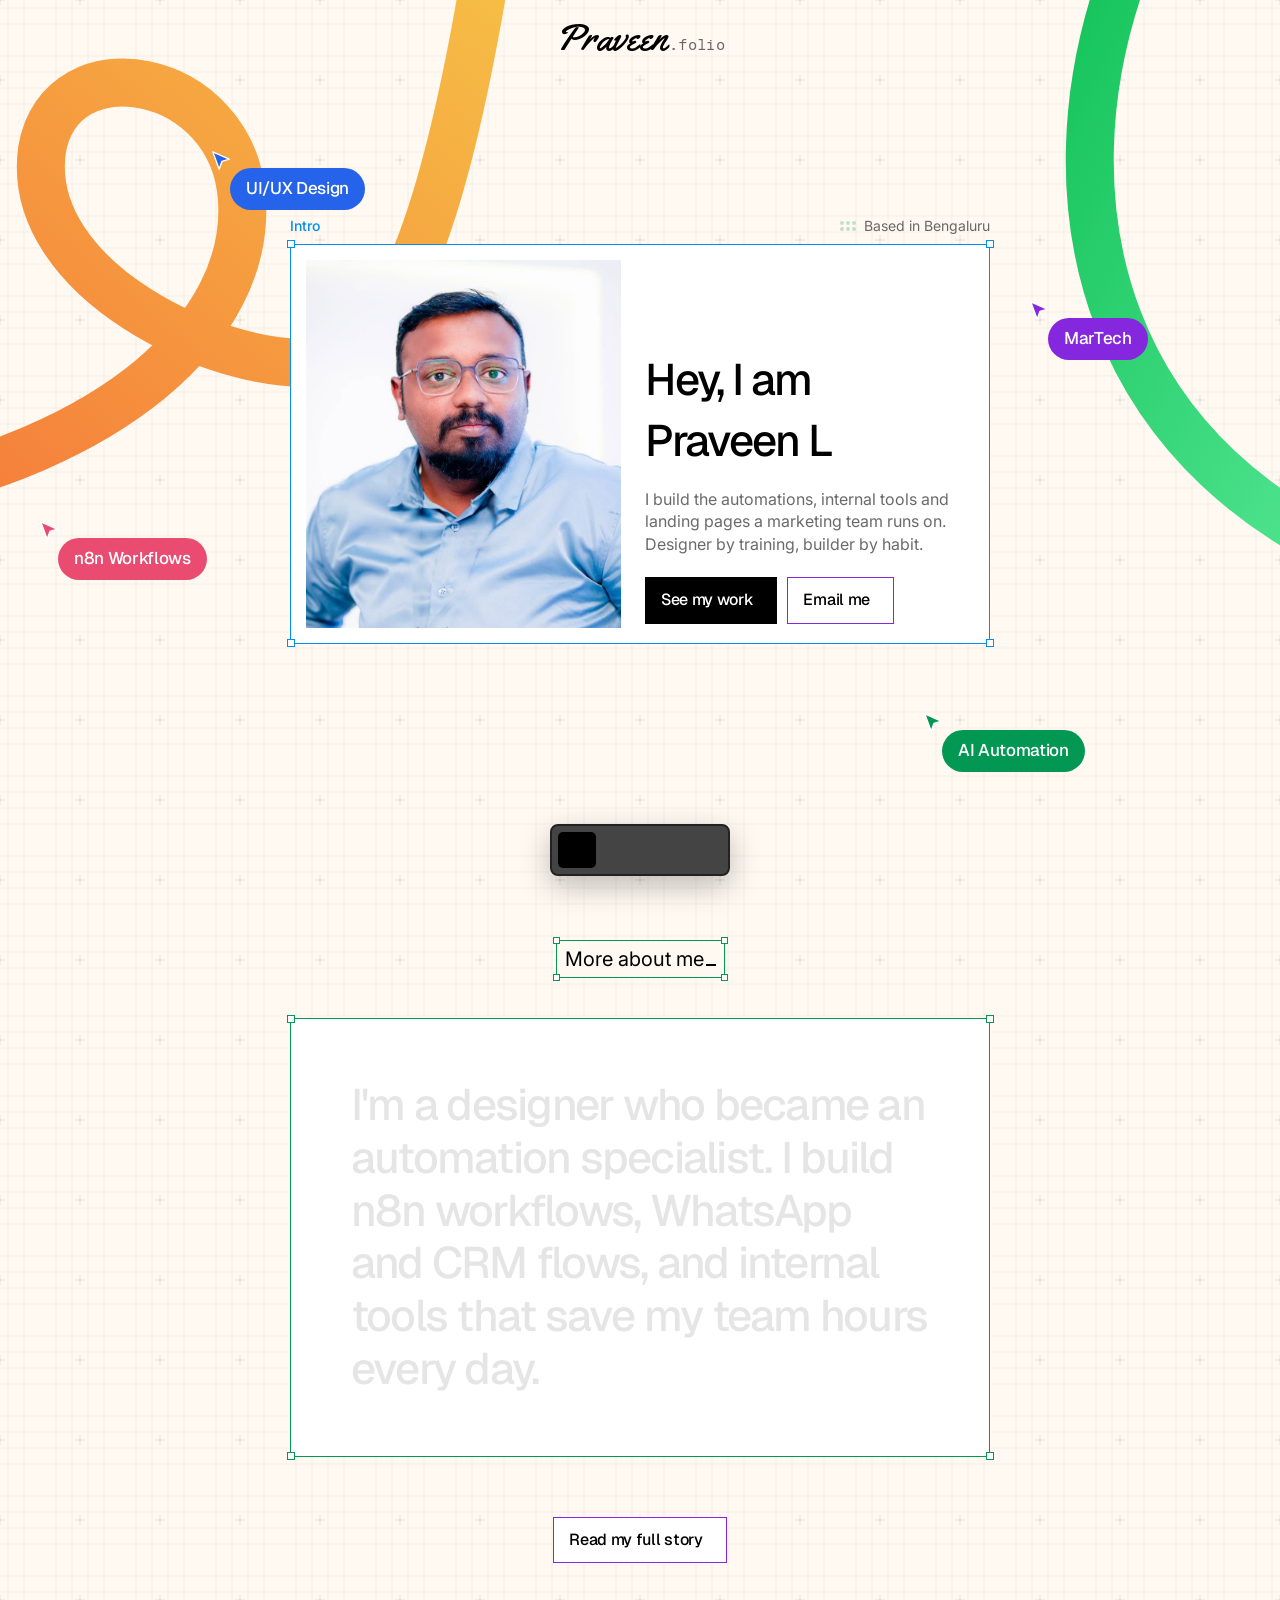
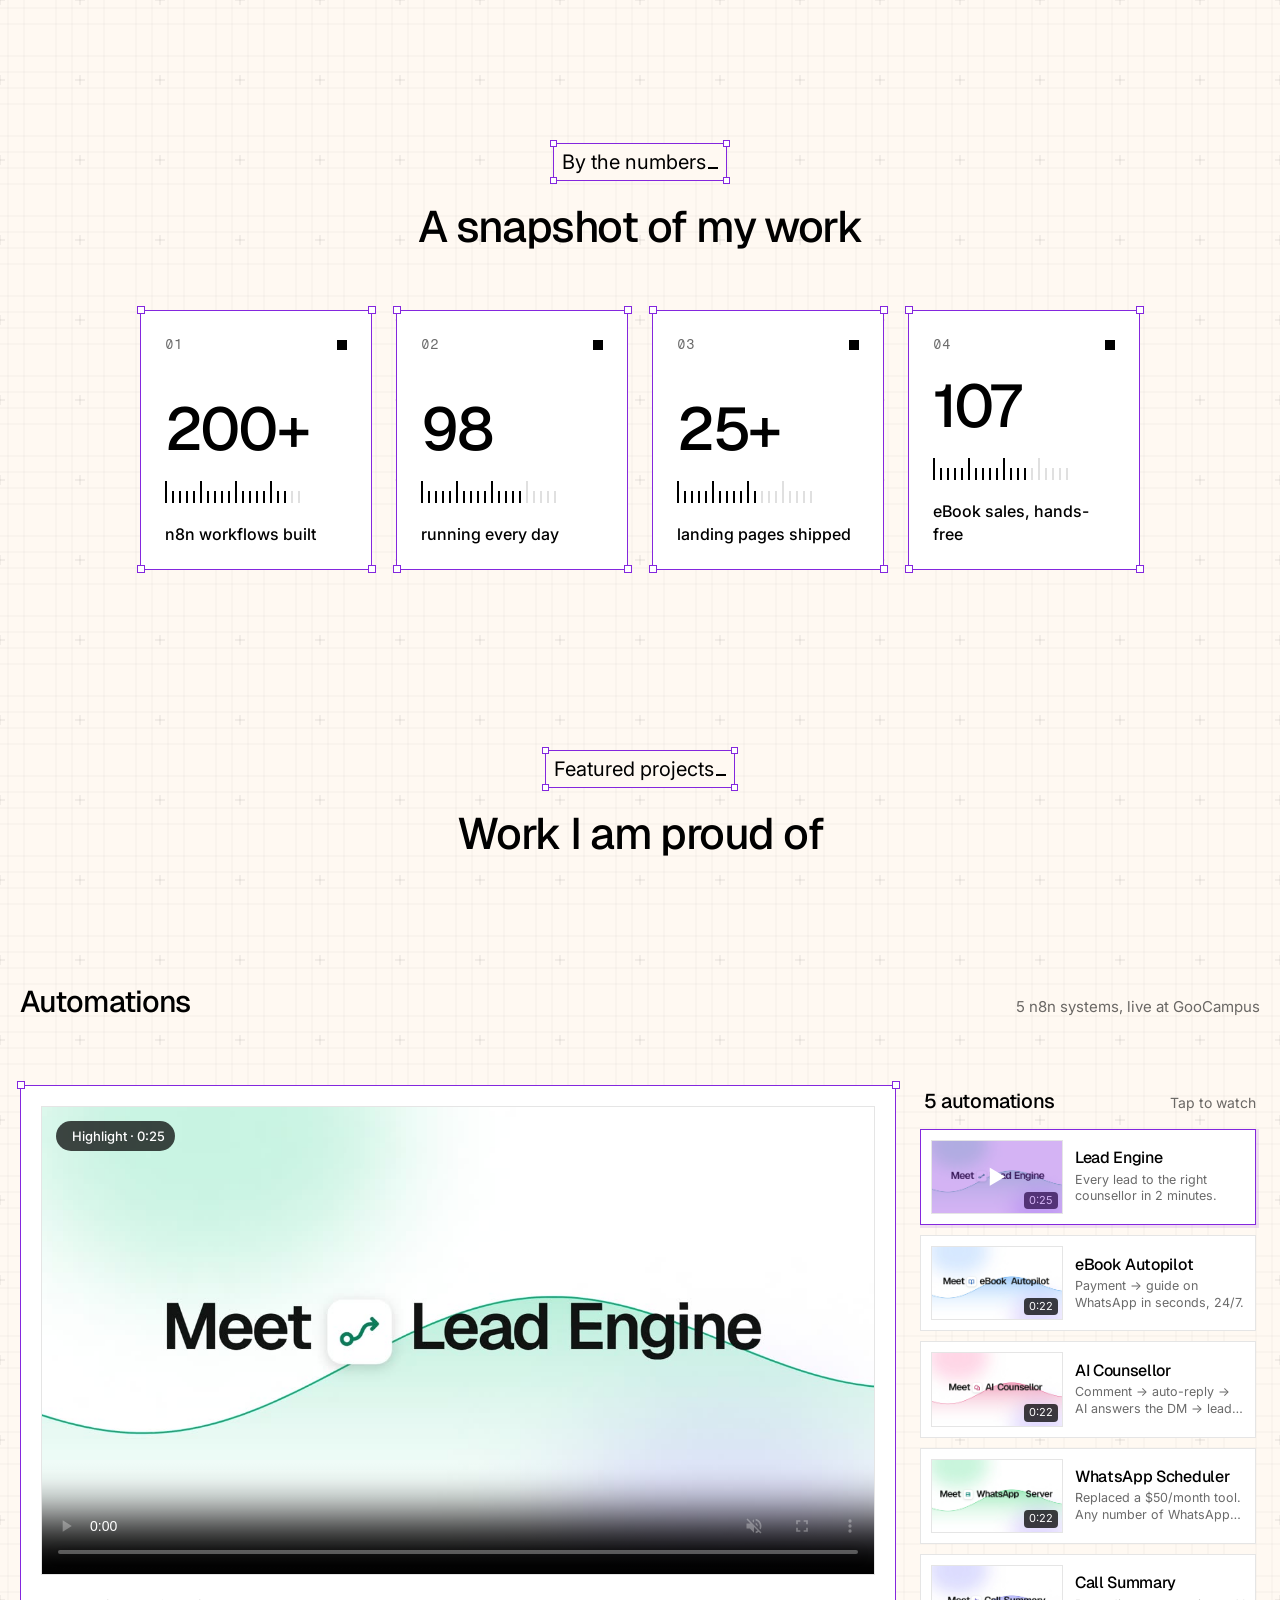
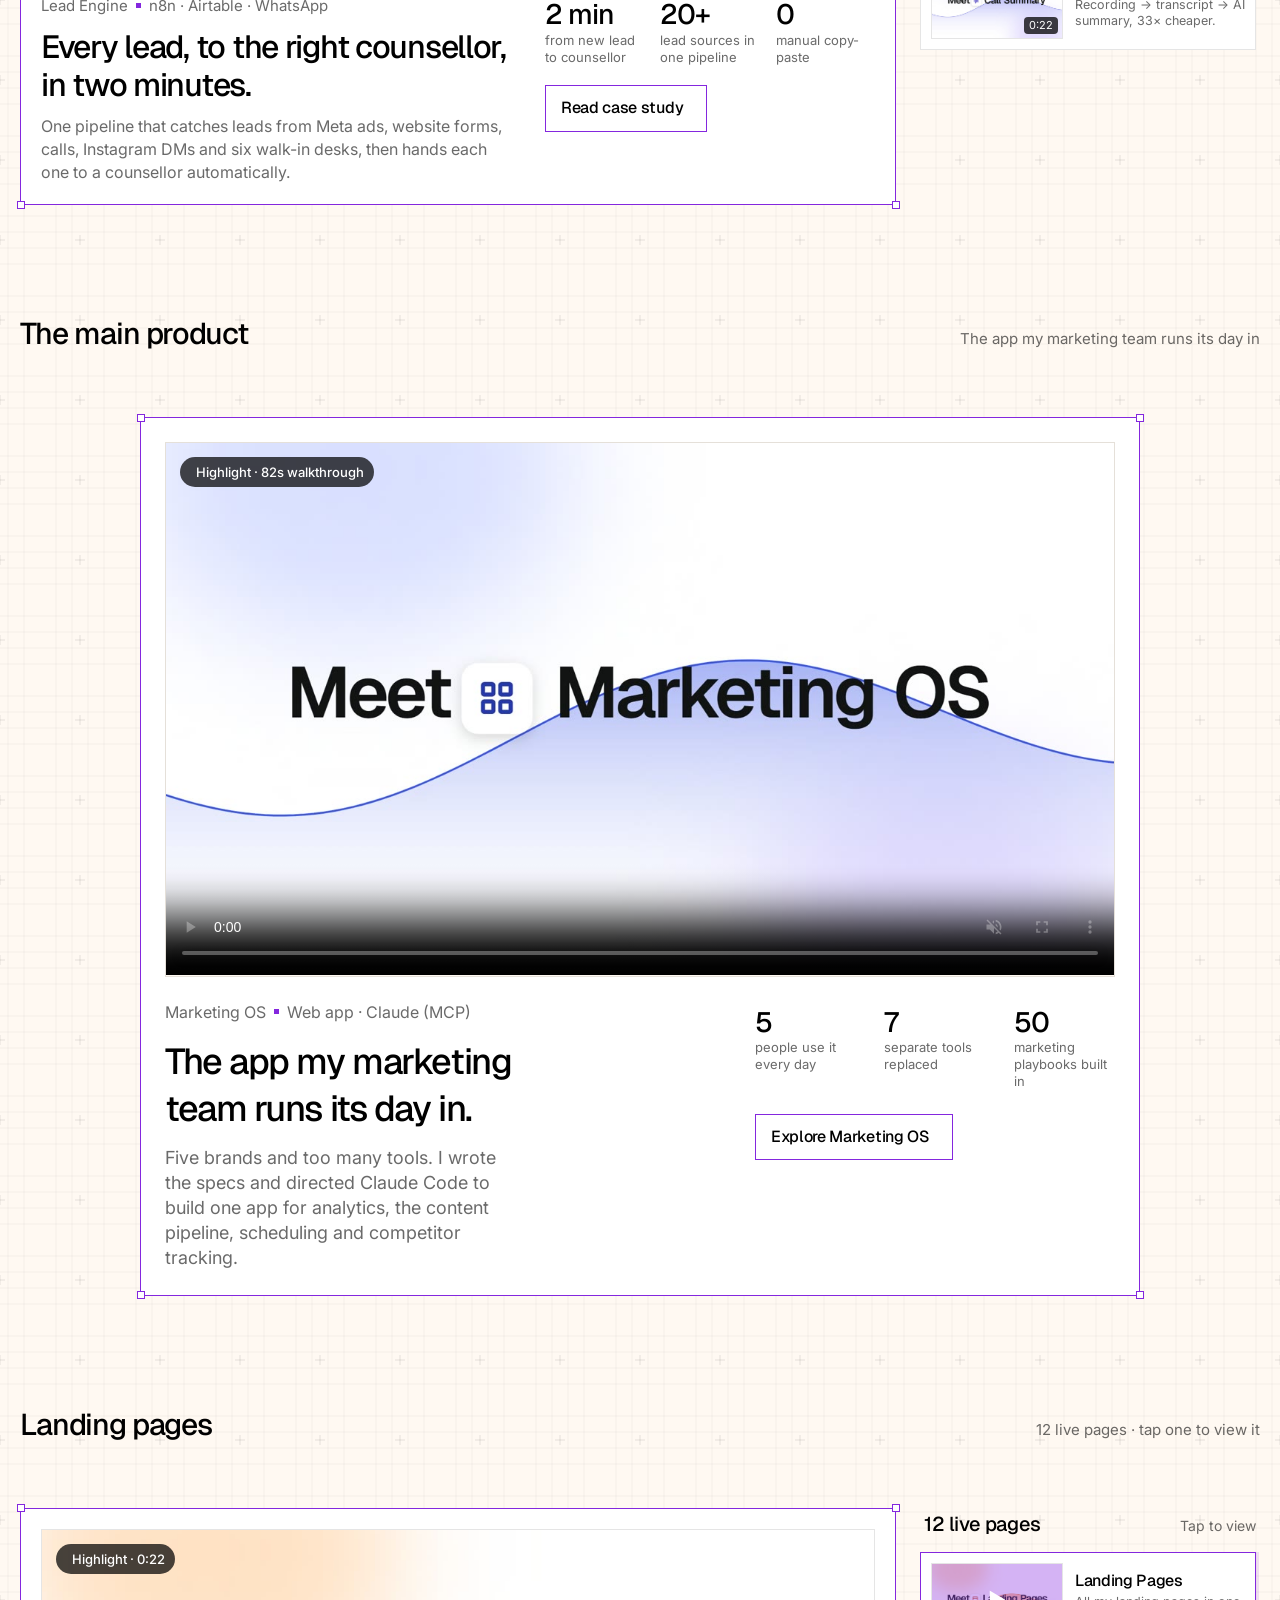
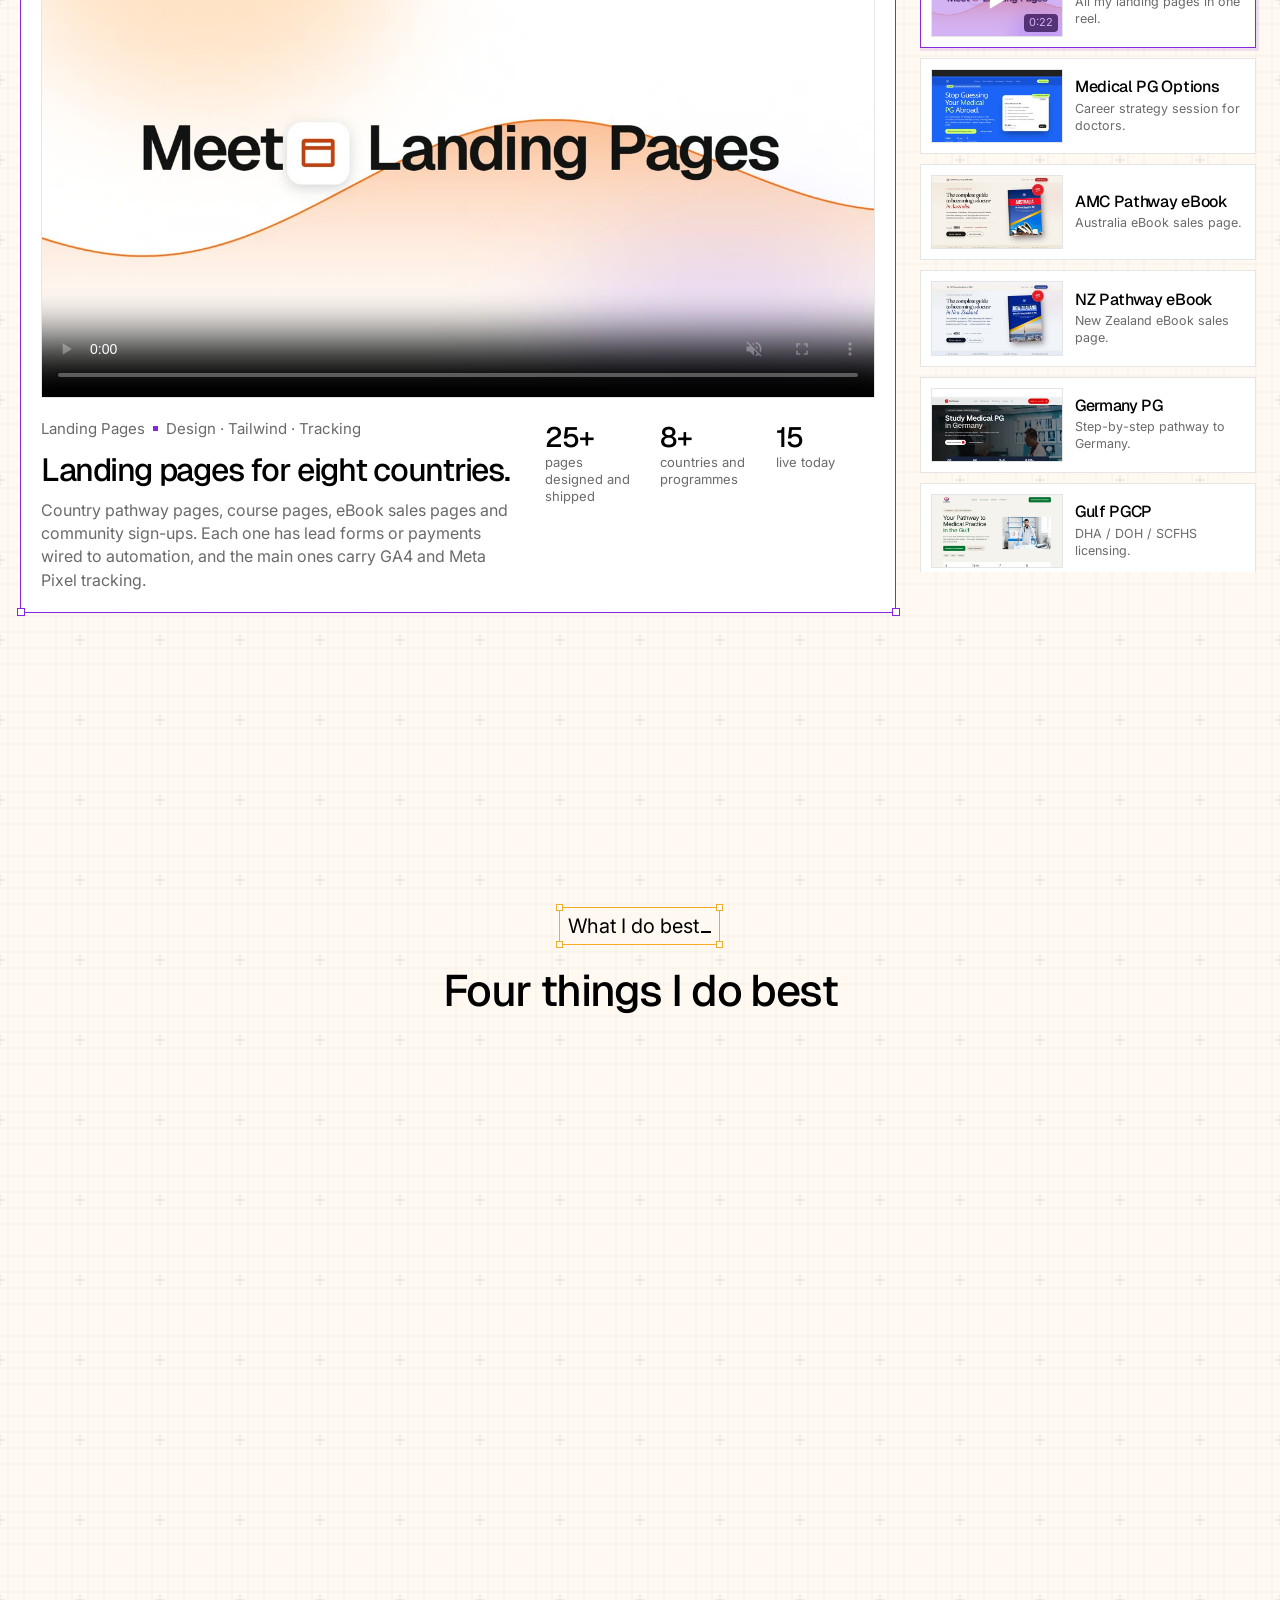
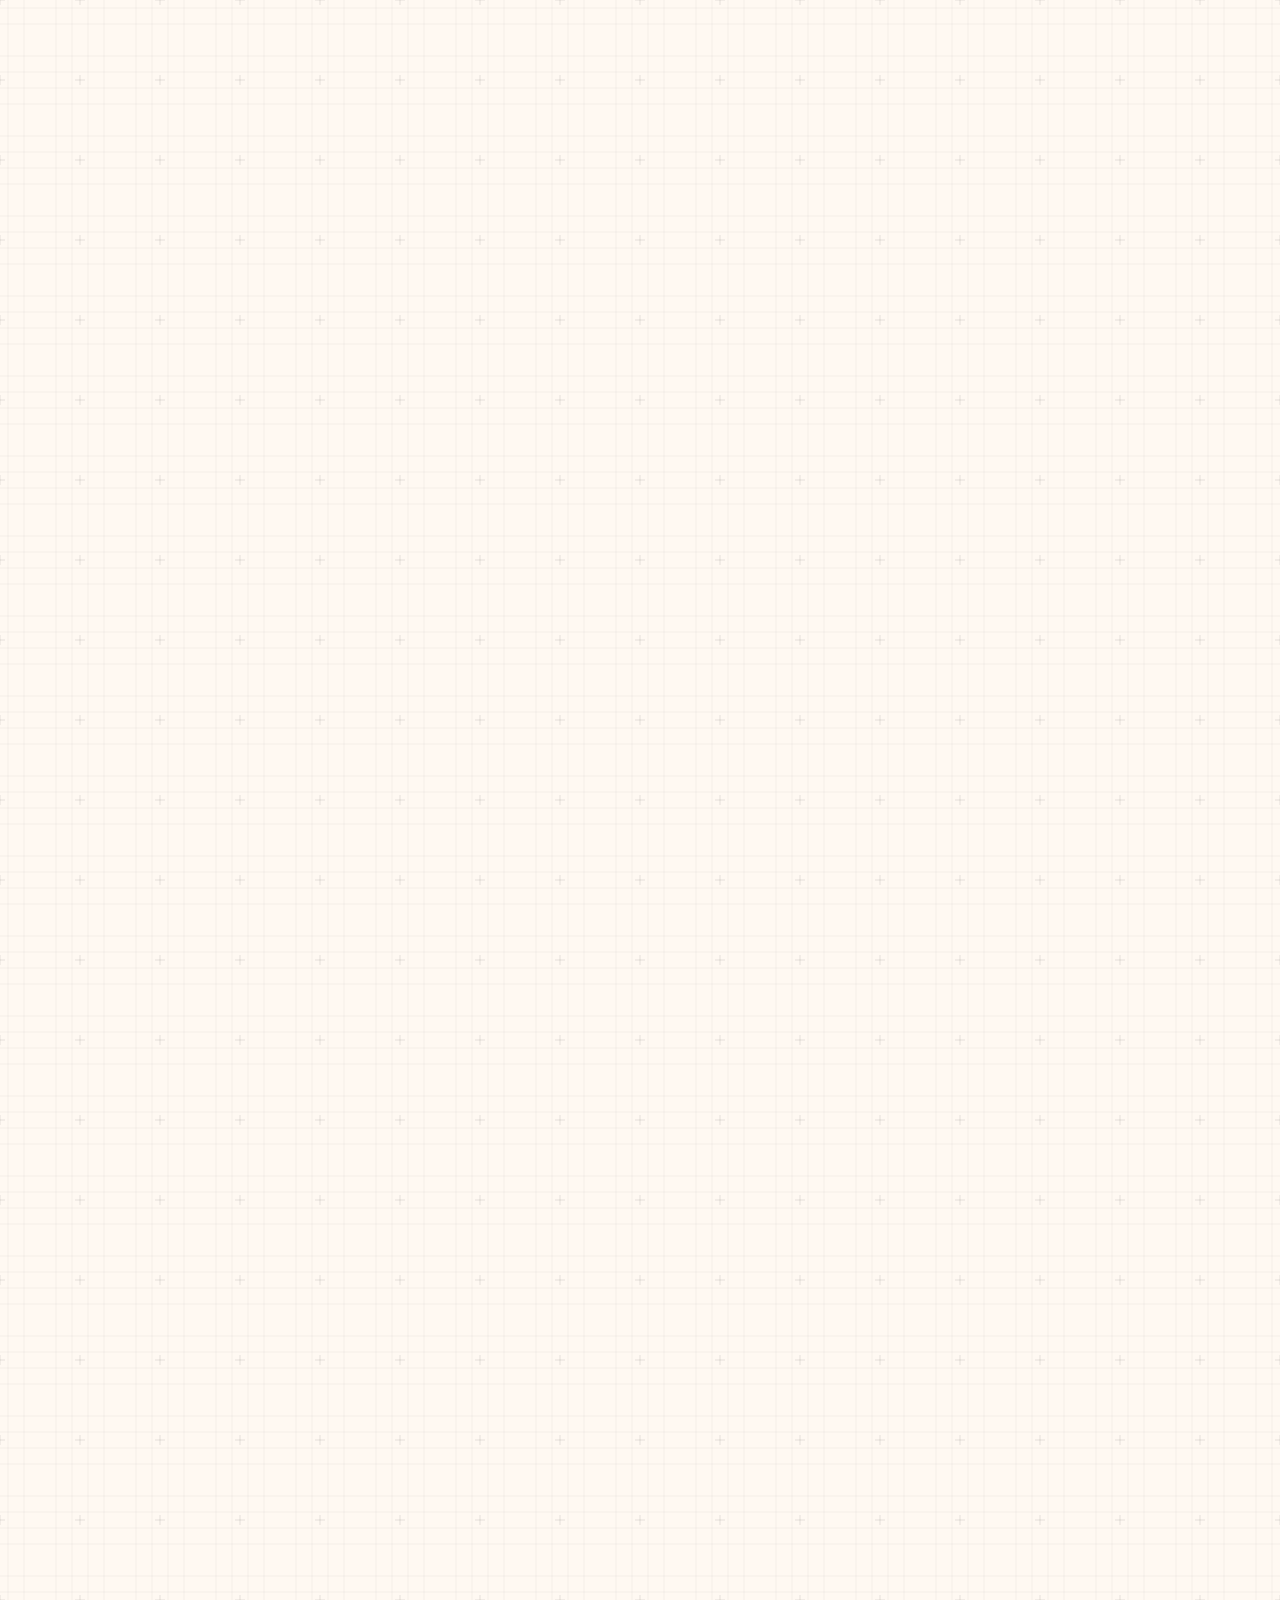
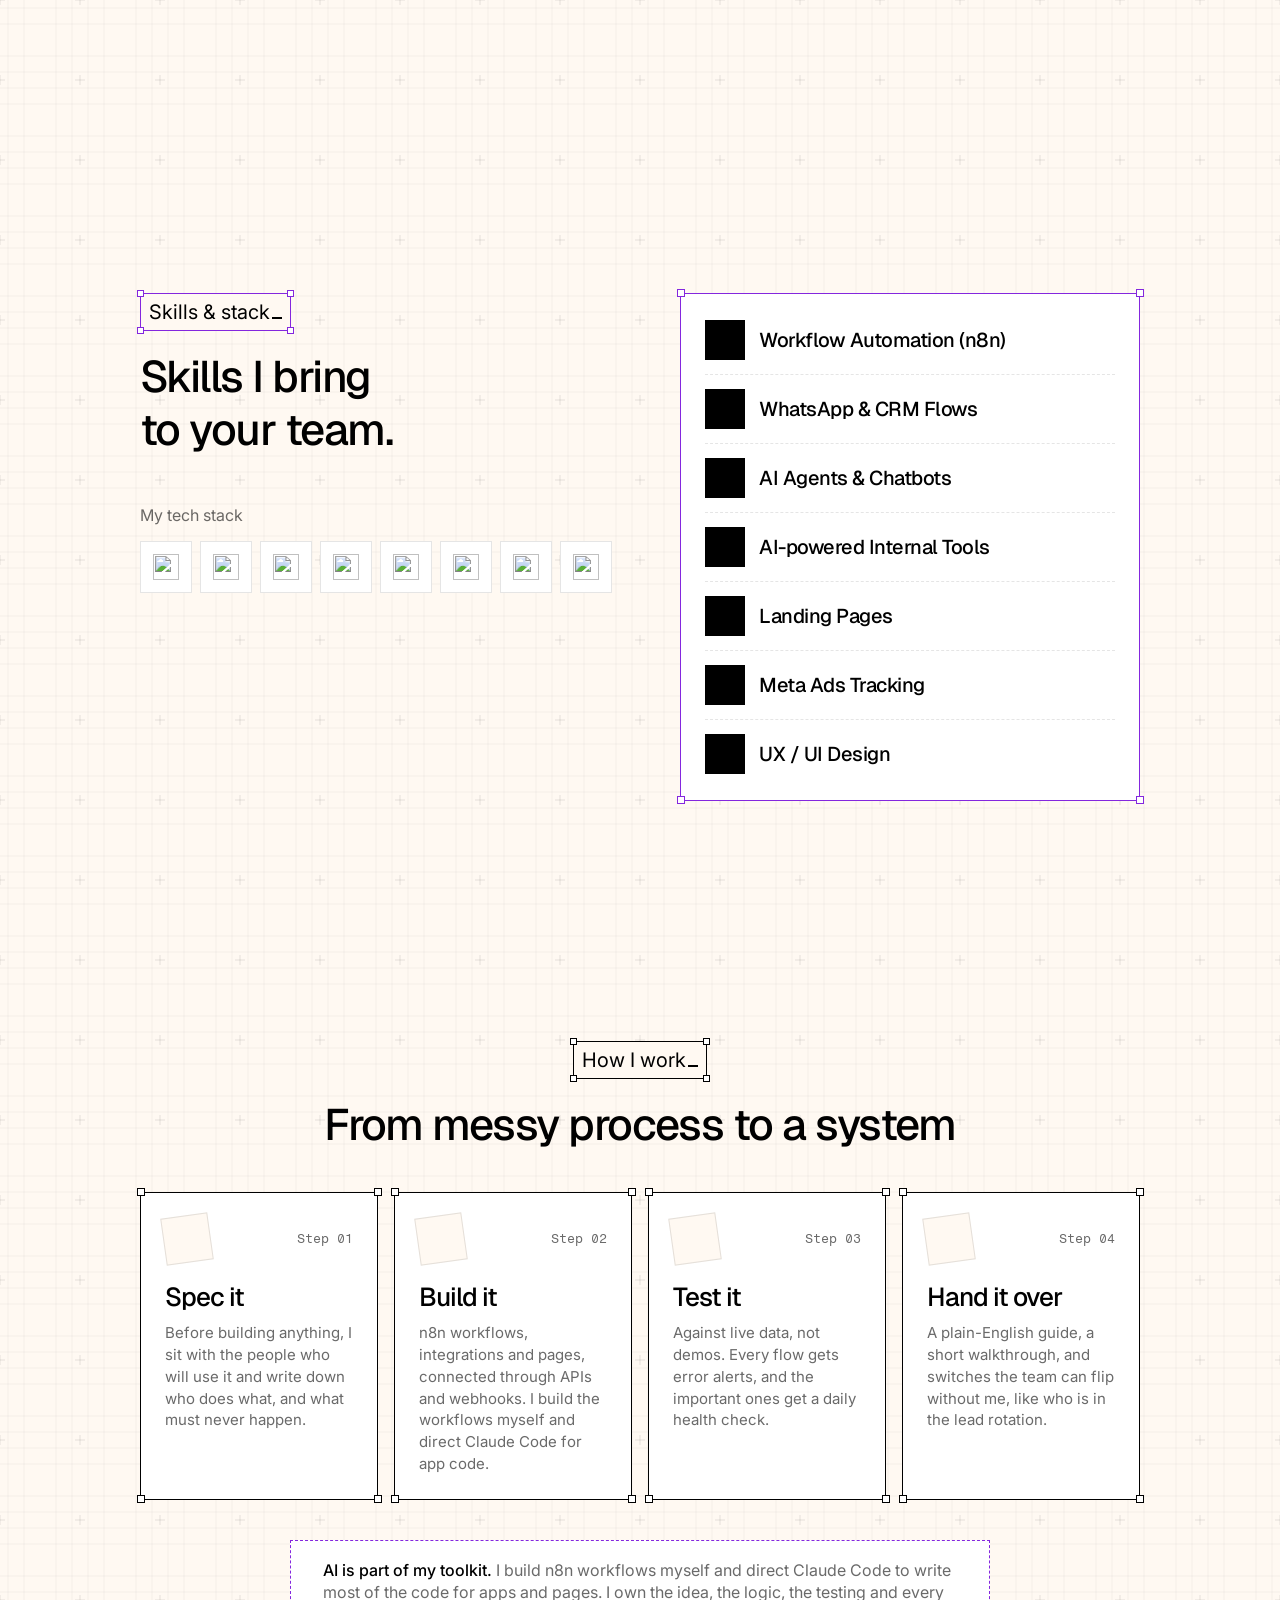
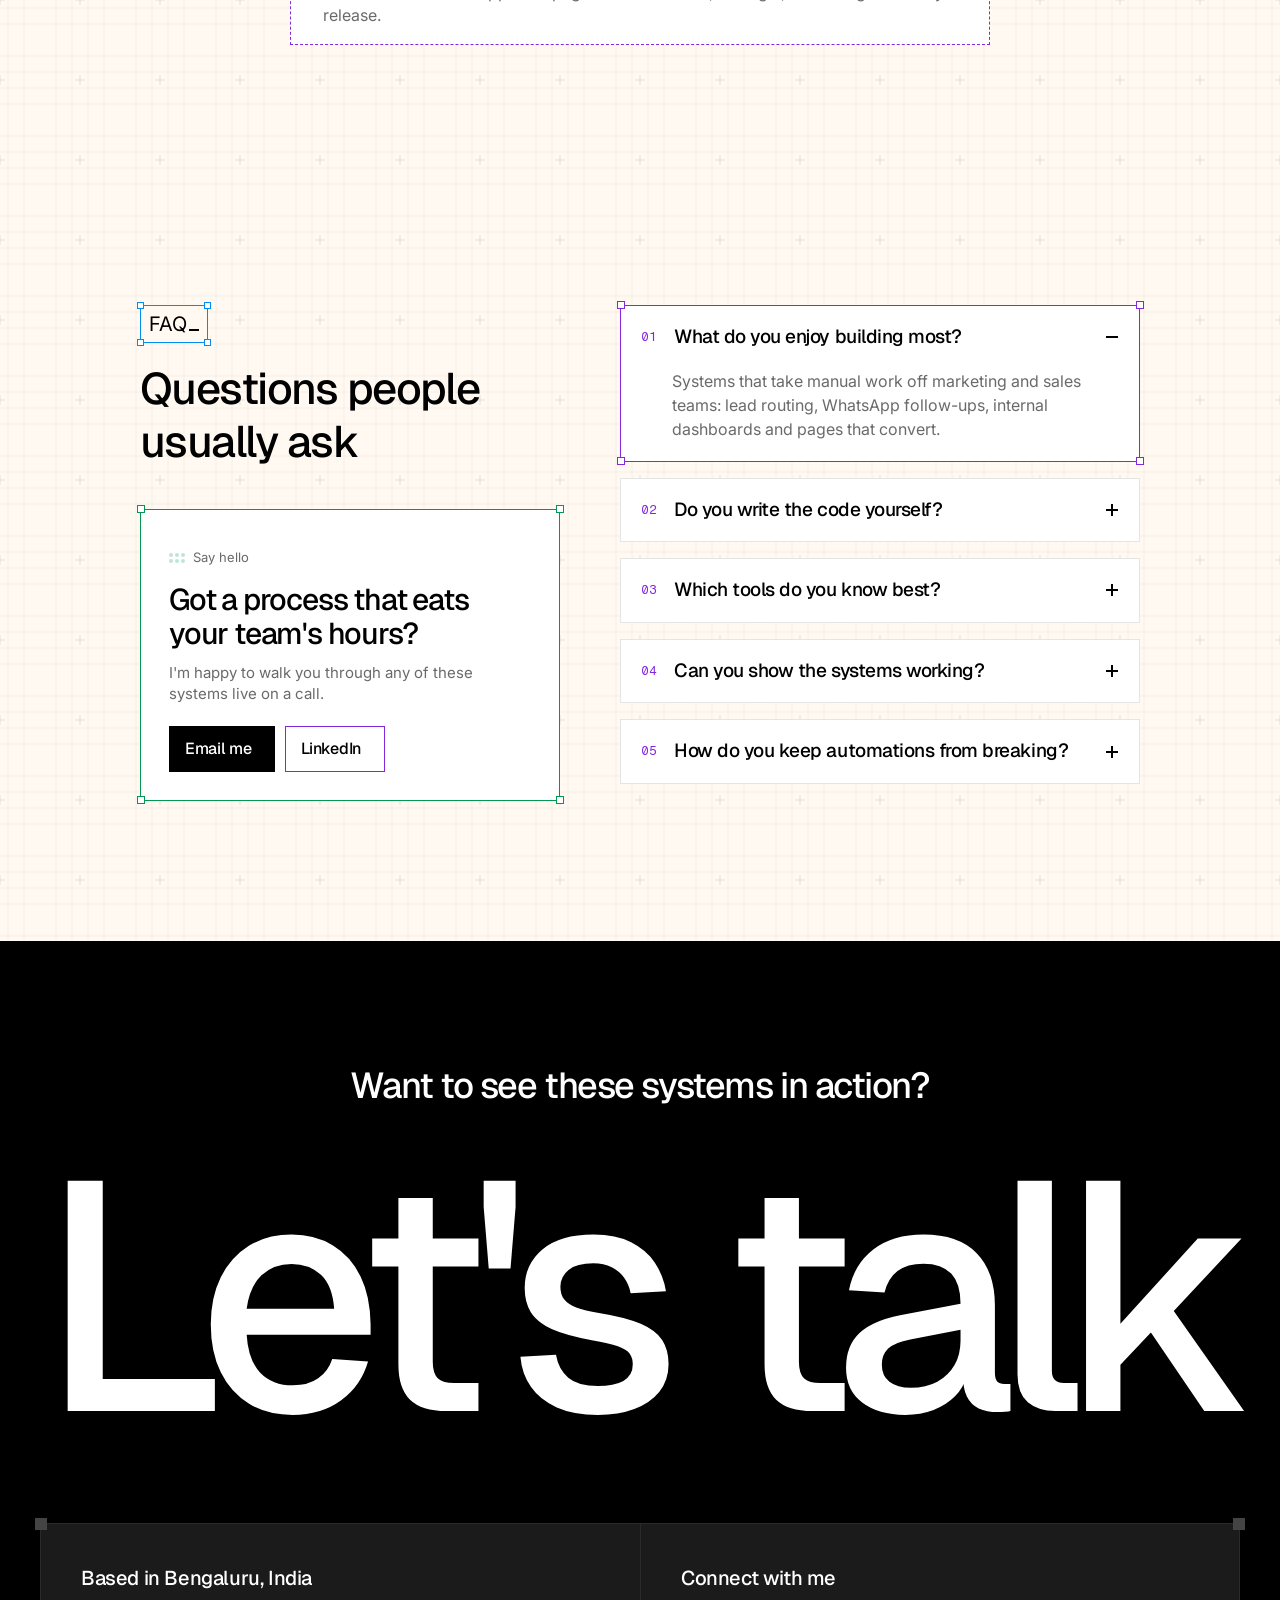
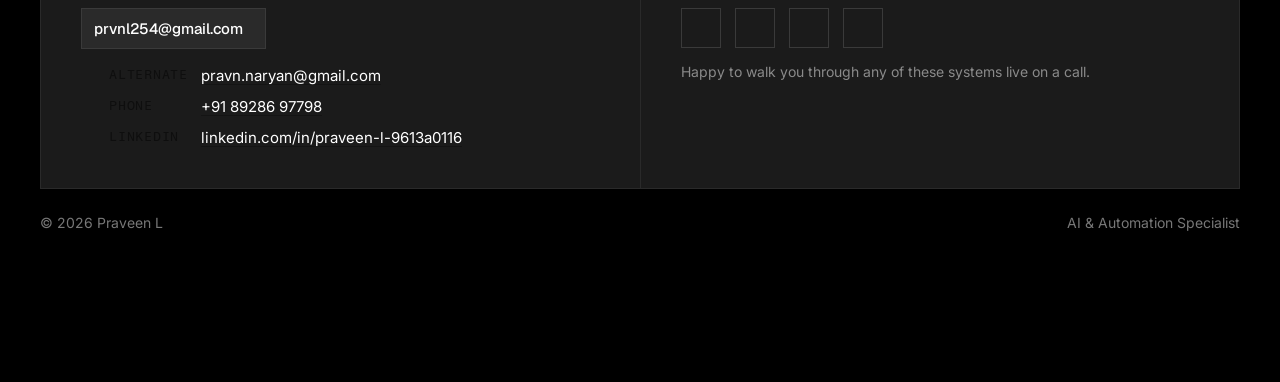
==== index.html @ 44fac14c "Praveen.folio: new portfolio (v2) replaces the one-page site Automations showcase with intro videos," ====
<!doctype html>
<html lang="en">
<head>
<meta charset="utf-8">
<meta name="viewport" content="width=device-width, initial-scale=1">
<title>Praveen L | AI & Automation Specialist</title>
<meta name="description" content="Praveen L builds n8n automations, WhatsApp and CRM flows, internal tools and landing pages. for marketing and sales teams.">
<link rel="preconnect" href="https://fonts.googleapis.com"><link rel="preconnect" href="https://fonts.gstatic.com" crossorigin>
<link href="https://fonts.googleapis.com/css2?family=Geist:wght@500&family=Inter:wght@400;500;600;700&family=Yellowtail&family=Fragment+Mono&display=swap" rel="stylesheet">
<script src="https://unpkg.com/@phosphor-icons/web@2.1.1"></script>
<link rel="stylesheet" href="css/style.css">
</head>
<body data-page="home">

<!-- HERO -->
<section class="hero" id="top">
  <svg class="swoosh" style="inset:0;width:100%;height:100%" viewBox="0 0 1440 900" preserveAspectRatio="xMidYMid slice" aria-hidden="true">
    <defs>
      <linearGradient id="go" x1="0" y1="1" x2="1" y2="0"><stop offset="0" stop-color="#F5793A"/><stop offset="1" stop-color="#F6BE45"/></linearGradient>
      <linearGradient id="gg" x1="0" y1="0" x2="1" y2="1"><stop offset="0" stop-color="#16C45B"/><stop offset="1" stop-color="#5BEA9A"/></linearGradient>
    </defs>
    <path d="M-40 495 C 190 450 330 330 322 200 C 314 70 140 40 122 150 C 104 280 300 372 400 362 C 480 354 528 200 566 -30" stroke="url(#go)" stroke-width="48" style="--dl:.15s"/>
    <path d="M1205 -30 C 1120 200 1180 470 1480 575" stroke="url(#gg)" stroke-width="48" style="--dl:.45s"/>
  </svg>
  <div class="stage" aria-hidden="false">
    <span class="sticker" style="left:1085px;top:58px;--s:104px;--fill:#F4AC28;--glow:#F4AC28;--r:14deg;--dl:.9s"><span class="ic"><i class="ph-fill ph-lightning f"></i><i class="ph-bold ph-lightning b"></i></span></span>
    <span class="sticker" style="left:195px;top:725px;--s:110px;--fill:#F3B4F0;--glow:#E879F9;--r:-8deg;--dl:1.05s;--bd:1.2s"><span class="ic"><i class="ph-fill ph-rocket-launch f"></i><i class="ph-bold ph-rocket-launch b"></i></span></span>
    <span class="sticker" style="left:1180px;top:560px;--s:78px;--fill:#9AE6B4;--glow:#22C55E;--r:-14deg;--dl:1.2s;--bd:2.4s"><span class="ic"><i class="ph-fill ph-flow-arrow f"></i><i class="ph-bold ph-flow-arrow b"></i></span></span>
    <div class="cursor-tag" style="left:1012px;top:712px;--tc:#039754;animation-delay:1.2s,1.7999999999999998s">
      <svg viewBox="0 0 24 24"><path d="M3 2l18 8-8 2.5L10 21z" fill="#039754" stroke="#fff" stroke-width="1.5" stroke-linejoin="round"/></svg>
      <span>AI Automation</span>
    </div>
    <div class="cursor-tag" style="left:128px;top:520px;--tc:#EA4B71;animation-delay:1.5s,2.1s">
      <svg viewBox="0 0 24 24"><path d="M3 2l18 8-8 2.5L10 21z" fill="#EA4B71" stroke="#fff" stroke-width="1.5" stroke-linejoin="round"/></svg>
      <span>n8n Workflows</span>
    </div>
    <div class="cursor-tag" style="left:1118px;top:300px;--tc:#8427DE;animation-delay:1.8s,2.4s">
      <svg viewBox="0 0 24 24"><path d="M3 2l18 8-8 2.5L10 21z" fill="#8427DE" stroke="#fff" stroke-width="1.5" stroke-linejoin="round"/></svg>
      <span>MarTech</span>
    </div>
    <div class="cursor-tag" style="left:300px;top:150px;--tc:#2563EB;animation-delay:2.1s,2.7s">
      <svg viewBox="0 0 24 24"><path d="M3 2l18 8-8 2.5L10 21z" fill="#2563EB" stroke="#fff" stroke-width="1.5" stroke-linejoin="round"/></svg>
      <span>UI/UX Design</span>
    </div>
  </div>

  <div class="intro-wrap">
    <div class="lbl"><span class="l">Intro</span><span class="avail"><span class="dots"><i></i><i></i><i></i><i></i><i></i><i></i></span>Based in Bengaluru</span></div>
    <div class="intro sel">
      <div class="photo"><img src="assets/praveen.jpg" alt="Praveen L"></div>
      <div class="txt">
        <h1>Hey, I am<br>Praveen L</h1>
        <p>I build the automations, internal tools and landing pages a marketing team runs on. Designer by training, builder by habit.</p>
        <div class="cta">
          <a class="btn dark" href="#work">See my work <i class="ph ph-arrow-down"></i></a>
          <a class="btn" href="mailto:prvnl254@gmail.com?subject=Hello">Email me <i class="ph ph-arrow-right"></i></a>
        </div>
      </div>
    </div>
    <div class="mtags"><span style="--tc:#039754">AI Automation</span><span style="--tc:#EA4B71">n8n Workflows</span><span style="--tc:#8427DE">MarTech</span><span style="--tc:#2563EB">UI/UX Design</span></div>
  </div>
</section>

<!-- ABOUT (text fill) -->
<section class="story">
  <div class="sec-head" style="margin-bottom:40px"><span class="tag" style="--c:var(--green)" data-type="More about me"></span></div>
  <div class="fillcard sel" style="position:relative">
    <span class="sticker s1" style="position:absolute;--fill:#BAE6FD;--glow:#38BDF8;--r:-12deg;--dl:0s"><span class="ic"><i class="ph-fill ph-lightbulb f"></i><i class="ph-bold ph-lightbulb b"></i></span></span>
    <p class="fill">I'm a designer who became an *automation* *specialist.* I build *n8n* *workflows,* WhatsApp and CRM flows, and *internal* *tools* that save my team hours every day.</p>
    <span class="sticker s2" style="position:absolute;--fill:#F9A8D4;--glow:#EC4899;--r:10deg;--dl:0s;--bd:1.5s"><span class="ic"><i class="ph-fill ph-brain f"></i><i class="ph-bold ph-brain b"></i></span></span>
  </div>
  <div class="more"><a class="btn" href="about.html">Read my full story <i class="ph ph-arrow-right"></i></a></div>
</section>

<!-- NUMBERS -->
<section class="numbers">
  <div class="wrap">
    <div class="sec-head"><span class="tag" data-type="By the numbers"></span><h2 class="h44 rv">A snapshot of my work</h2></div>
    <div class="nums" id="nums"></div>
  </div>
</section>

<!-- PROJECTS -->
<section class="work" id="work">
  <div class="wrap">
    <div class="sec-head"><span class="tag" data-type="Featured projects"></span><h2 class="h44 rv">Work I am proud of</h2></div>
    <div class="plist" id="plist"></div>
  </div>
</section>

<!-- SKILLS (pinned fan-in) -->
<section class="skills" id="skills">
  <div class="pin">
    <div class="sec-head"><span class="tag" style="--c:var(--yellow)" data-type="What I do best"></span><h2 class="h44">Four things I do best</h2></div>
    <div class="fan" id="fan"></div>
  </div>
</section>

<!-- SKILLS + STACK -->
<section class="skillset">
  <div class="wrap sk-grid">
    <div>
      <span class="tag" style="--c:var(--purple)" data-type="Skills & stack"></span>
      <h2 class="h44 rv" style="margin-top:20px">Skills I bring<br>to your team.</h2>
      <p class="stack-label rv">My tech stack</p>
      <div class="stack rv" id="stack"></div>
    </div>
    <div class="sk-list sel" id="sklist"></div>
  </div>
</section>

<!-- HOW I WORK (scroll: steps slide left, then line up in a row) -->
<section class="how" id="how">
  <div class="pin">
    <div class="sec-head"><span class="tag" style="--c:#000" data-type="How I work"></span><h2 class="h44">From messy process to a system</h2></div>
    <div class="steps rvg" id="steps"></div>
    <div class="honest"><i class="ph-fill ph-sparkle"></i><p><b>AI is part of my toolkit.</b> I build n8n workflows myself and direct Claude Code to write most of the code for apps and pages. I own the idea, the logic, the testing and every release.</p></div>
  </div>
</section>

<!-- FAQ -->
<section class="faq">
  <div class="wrap faq-grid">
    <div>
      <span class="tag" style="--c:var(--blue)" data-type="FAQ"></span>
      <h2 class="h44 rv" style="margin-top:20px">Questions people usually ask</h2>
      <div class="callcard sel rv">
        <span class="pill"><span class="dots"><i></i><i></i><i></i><i></i><i></i><i></i></span>Say hello</span>
        <h3>Got a process that eats your team's hours?</h3>
        <p>I'm happy to walk you through any of these systems live on a call.</p>
        <div class="row"><a class="btn dark" href="mailto:prvnl254@gmail.com?subject=Hello">Email me <i class="ph ph-arrow-right"></i></a><a class="btn" href="https://www.linkedin.com/in/praveen-l-9613a0116" target="_blank" rel="noopener">LinkedIn <i class="ph ph-arrow-up-right"></i></a></div>
      </div>
    </div>
    <div id="faq"></div>
  </div>
</section>

<div id="foot"></div>

<script src="js/data.js"></script>
<script src="js/cards.js"></script>
<script>
  const pad = n => String(n).padStart(2, '0');
  document.getElementById('nums').innerHTML = STATS.map(([v, l, r], i) => `
    <div class="ncard sel" data-r="${r}"><div class="top"><span>${pad(i + 1)}</span><b></b></div>
      <div class="v">${v}</div><div class="ruler">${'<i></i>'.repeat(20)}</div><div class="l">${l}</div></div>`).join('');
  const LE = PROJECTS[0], MOS = PROJECTS.find(p => p.id === 'marketing-os'), LP = PROJECTS.find(p => p.id === 'landing-pages');
  const SHOW = [{ ...LE, dur: '0:25', line: 'Every lead to the right counsellor in 2 minutes.', stats: LE.results }, ...AUTOMATIONS];
  const PAGES = [{ ...LP, dur: '0:22', line: 'All my landing pages in one reel.', stats: LP.results, id: null }, ...LANDINGS];
  document.getElementById('plist').innerHTML =
    '<div class="sec-sub"><h3>Automations</h3><span>' + SHOW.length + ' n8n systems, live at GooCampus</span></div>' + showcase('auto', SHOW, SHOW.length + ' automations') +
    '<div class="sec-sub"><h3>The main product</h3><span>The app my marketing team runs its day in</span></div>' + projectCard(MOS) +
    '<div class="sec-sub"><h3>Landing pages</h3><span>' + LANDINGS.length + ' live pages · tap one to view it</span></div>' + showcase('pages', PAGES, LANDINGS.length + ' live pages');
  wireShowcase('auto', SHOW); wireShowcase('pages', PAGES); wireCardVideos();
  const POS = [[0, 0, -2, -3], [240, 14, 3, 2], [480, -6, -3, -2], [720, 18, 4, 3]];
  document.getElementById('fan').innerHTML = SKILLS.map((s, i) => `
    <div class="scard${s.dark ? '' : ' lt'}" data-r="${POS[i][2]}" style="left:${POS[i][0]}px;top:${POS[i][1]}px;background:${s.c};--r2:${POS[i][3]}deg">
      <i class="ph-fill ${s.ic}"></i><div><h3>${s.t}</h3><p>${s.d}</p></div></div>`).join('');
  document.getElementById('stack').innerHTML = STACK.map(([slug, name]) =>
    `<span class="tool"><img src="https://cdn.simpleicons.org/${slug}/000000" alt="" loading="lazy"><span class="tip">${name}</span></span>`).join('');
  document.getElementById('sklist').innerHTML = SKILL_LIST.map(([t, ic], i) =>
    `<div class="sk rv" style="--d:${i * .05}s"><span class="ic"><i class="ph-fill ${ic}"></i></span><span>${t}</span></div>`).join('');
  document.getElementById('steps').innerHTML = STEPS.map(([t, d, ic], i) => `
    <div class="step sel" style="--i:${i};--tilt:${i % 2 ? -4 : 4}deg"><div class="top"><span class="ic"><i class="ph ${ic}"></i></span><span class="no">Step ${pad(i + 1)}</span></div><h3>${t}</h3><p>${d}</p></div>`).join('');
  document.getElementById('faq').innerHTML = FAQ.map(([q, a], i) => `
    <div class="qa sel rv${i === 0 ? ' open' : ''}"><button aria-expanded="${i === 0}"><span class="n">${pad(i + 1)}</span><span class="q">${q}</span><span class="pm"></span></button>
    <div class="a"><div><p>${a}</p></div></div></div>`).join('');
</script>
<script src="https://unpkg.com/lenis@1.1.13/dist/lenis.min.js"></script>
<script src="js/main.js"></script>
</body>
</html>
---- css/style.css ----
/* Praveen L, job profile. Layout and motion modelled on the "Affinitty" canvas style. */
:root{
  --bg:#FFF9F2; --ink:#000; --grey:rgba(6,6,6,.6); --line:rgba(6,6,6,.1);
  --purple:#8427DE; --green:#039754; --yellow:#F4AC28; --blue:#008FF0; --red:#F2553C;
  --head:'Geist','Inter',system-ui,sans-serif; --body:'Inter',system-ui,sans-serif; --mono:'Fragment Mono',ui-monospace,monospace;
  --w:1000px;
}
*{box-sizing:border-box;margin:0;padding:0}
html{-webkit-text-size-adjust:100%}
html.lenis,html.lenis body{height:auto}
.lenis.lenis-smooth{scroll-behavior:auto!important}
body{
  font-family:var(--body);font-size:18px;line-height:1.4;color:var(--ink);background-color:var(--bg);
  background-image:url("data:image/svg+xml,%3Csvg xmlns='http://www.w3.org/2000/svg' width='80' height='80'%3E%3Cg stroke='%23000' stroke-opacity='.035'%3E%3Cpath d='M16 0v80M32 0v80M48 0v80M64 0v80M0 16h80M0 32h80M0 48h80M0 64h80'/%3E%3C/g%3E%3Cg stroke='%23000' stroke-opacity='.1'%3E%3Cpath d='M40 35v10M35 40h10'/%3E%3C/g%3E%3C/svg%3E");
  background-position:-40px -40px;overflow-x:hidden;-webkit-font-smoothing:antialiased;
}
img{display:block;max-width:100%}
a{color:inherit;text-decoration:none}
button{font:inherit;color:inherit;background:none;border:0;cursor:pointer}
i.ph,i[class^="ph-"],i[class*=" ph-"]{line-height:1}

/* ---------- type ---------- */
h1,h2,h3,.h{font-family:var(--head);font-weight:500;letter-spacing:-.035em}
.h44{font-size:44px;line-height:1.2}
.h56{font-size:56px;line-height:1.08}
.h36{font-size:36px;line-height:1.3}
.h28{font-size:28px;line-height:1.3}
.grey{color:var(--grey)}
.wrap{width:min(var(--w),calc(100% - 32px));margin-inline:auto}
.center{text-align:center}
section{position:relative}

/* ---------- top logo ---------- */
.logo{position:absolute;top:18px;left:50%;transform:translateX(-50%);z-index:20;font-family:'Yellowtail',cursive;font-size:38px;line-height:1;letter-spacing:0;color:#000}
.logo:hover{color:var(--purple)}

/* ---------- selection frame (Figma-like) ---------- */
.sel{position:relative;border:1px solid var(--c,var(--purple));background:#fff}
.sel>.hd{position:absolute;width:8px;height:8px;background:#fff;border:1px solid var(--c,var(--purple));z-index:2}
.sel>.hd.tl{left:-4.5px;top:-4.5px}.sel>.hd.tr{right:-4.5px;top:-4.5px}
.sel>.hd.bl{left:-4.5px;bottom:-4.5px}.sel>.hd.br{right:-4.5px;bottom:-4.5px}
.sel.clear{background:transparent}

/* typed section labels */
.tag{display:inline-flex;position:relative;padding:4px 8px;font-size:20px;line-height:1.4;border:1px solid var(--c,var(--purple));background:var(--bg)}
.tag>.hd{position:absolute;width:7px;height:7px;background:#fff;border:1px solid var(--c,var(--purple))}
.tag>.hd.tl{left:-4px;top:-4px}.tag>.hd.tr{right:-4px;top:-4px}.tag>.hd.bl{left:-4px;bottom:-4px}.tag>.hd.br{right:-4px;bottom:-4px}
.tag .cur{display:inline-block;width:.5em;height:2px;background:#000;align-self:flex-end;margin:0 0 .35em 2px;animation:blink 1s steps(1) infinite}
@keyframes blink{50%{opacity:0}}
.sec-head{display:flex;flex-direction:column;align-items:center;gap:20px;text-align:center;margin-bottom:56px}

/* ---------- buttons ---------- */
.btn{display:inline-flex;align-items:center;gap:8px;padding:11px 15px;border:1px solid var(--purple);background:#fff;font-family:var(--head);font-weight:500;font-size:16px;letter-spacing:-.02em;transition:background .25s,color .25s,transform .25s}
.btn i{font-size:18px;transition:transform .25s}
.btn:hover{background:#000;color:#fff;border-color:#000}
.btn:hover i{transform:translateX(3px)}
.btn.dark{background:#000;color:#fff;border-color:#000}
.btn.dark:hover{background:var(--purple);border-color:var(--purple)}

/* ---------- swooshes + stickers ---------- */
.swoosh{position:absolute;pointer-events:none;z-index:0;overflow:visible}
.swoosh path{fill:none;stroke-linecap:round;stroke-dasharray:var(--len);stroke-dashoffset:var(--len);animation:draw 2.2s cubic-bezier(.6,.05,.25,1) forwards;animation-delay:var(--dl,.1s)}
@keyframes draw{to{stroke-dashoffset:0}}
.sticker{position:absolute;z-index:6;width:var(--s,96px);height:var(--s,96px);display:grid;place-items:center;pointer-events:auto;cursor:grab;
  transform:scale(0) rotate(-30deg);animation:pop .8s cubic-bezier(.34,1.7,.5,1) forwards;animation-delay:var(--dl,.8s)}
.sticker .ic{position:relative;width:100%;height:100%;
  filter:drop-shadow(3px 0 0 #fff) drop-shadow(-3px 0 0 #fff) drop-shadow(0 3px 0 #fff) drop-shadow(0 -3px 0 #fff) drop-shadow(0 0 9px var(--glow));
  animation:bob 5s ease-in-out infinite;animation-delay:var(--bd,0s);transition:transform .35s cubic-bezier(.34,1.7,.5,1)}
.sticker .ic i{position:absolute;inset:0;display:grid;place-items:center;font-size:calc(var(--s,96px)*.86)}
.sticker .ic i.f{color:var(--fill)}
.sticker .ic i.b{color:#000}
.sticker:hover .ic{transform:scale(1.15) rotate(-10deg)}
@keyframes pop{to{transform:scale(1) rotate(var(--r,0deg))}}
@keyframes bob{50%{translate:0 -8px}}

/* cursor tag */
.cursor-tag{position:absolute;z-index:7;display:flex;flex-direction:column;align-items:flex-start;pointer-events:none;opacity:0;animation:fadeIn .6s 1.2s forwards, roam 9s 1.8s ease-in-out infinite}
.cursor-tag svg{width:22px;height:22px;margin-left:-10px;margin-bottom:-4px}
.cursor-tag span{background:var(--tc,var(--green));color:#fff;font-family:var(--head);font-weight:500;font-size:17px;letter-spacing:-.02em;padding:9px 16px;border-radius:999px;margin-left:10px;white-space:nowrap}
@keyframes fadeIn{to{opacity:1}}
@keyframes roam{0%,100%{translate:0 0}30%{translate:-26px 12px}60%{translate:14px -10px}}

/* ---------- hero ---------- */
.stage{position:absolute;top:0;left:50%;width:1440px;height:900px;margin-left:-720px;pointer-events:none;z-index:6}
.stage .sticker{pointer-events:auto}
@media (max-width:767px){.hero .stage{display:none}}
.hero{min-height:900px;display:grid;place-items:center;padding:120px 16px 160px;overflow:hidden}
.intro-wrap{position:relative;width:700px;max-width:100%;z-index:5;opacity:0;transform:scale(.92) translateY(30px);animation:rise 1s cubic-bezier(.2,.8,.2,1) .25s forwards}
@keyframes rise{to{opacity:1;transform:none}}
.intro-wrap .lbl{display:flex;justify-content:space-between;align-items:center;margin-bottom:8px;font-size:14px}
.intro-wrap .lbl .l{color:var(--blue);font-weight:500}
.avail{display:flex;align-items:center;gap:8px;color:var(--grey)}
.dots{display:grid;grid-template-columns:repeat(3,4px);gap:2px}
.dots i{width:4px;height:4px;border-radius:50%;background:var(--green);opacity:.25;animation:dot 1.4s infinite}
.dots i:nth-child(2){animation-delay:.2s}.dots i:nth-child(3){animation-delay:.4s}.dots i:nth-child(4){animation-delay:.6s}.dots i:nth-child(5){animation-delay:.8s}.dots i:nth-child(6){animation-delay:1s}
@keyframes dot{50%{opacity:1}}
.intro{--c:var(--blue);display:grid;grid-template-columns:315px 1fr;gap:24px;padding:15px}
.photo{aspect-ratio:315/368;background:linear-gradient(160deg,#5b5b5b,#1d1d1d);position:relative;overflow:hidden;display:grid;place-items:center;color:#fff}
.photo img{position:absolute;inset:0;width:100%;height:100%;object-fit:cover}
.photo .ini{font-family:var(--head);font-weight:500;font-size:110px;letter-spacing:-.06em;opacity:.9}
.photo .note{position:absolute;bottom:12px;left:0;right:0;text-align:center;font-size:12px;opacity:.55;font-family:var(--mono)}
.intro .txt{display:flex;flex-direction:column;justify-content:flex-end;padding-bottom:4px}
.intro h1{font-size:44px;line-height:1.4;letter-spacing:-.045em}
.intro p{font-size:16px;line-height:1.4;color:var(--grey);margin-top:16px}
.intro .cta{display:flex;gap:10px;margin-top:22px;flex-wrap:wrap}

/* ---------- text fill (about me) ---------- */
.story{padding:40px 16px 120px}
.fillcard{--c:var(--green);width:700px;max-width:100%;margin:0 auto;padding:60px}
.fill{font-family:var(--head);font-weight:500;font-size:44px;line-height:1.2;letter-spacing:-.04em}
.fill .w{color:rgba(0,0,0,.1);transition:color .25s}
.fill .w.on{color:#000}
.fill .w.k.on{color:var(--green)}
.story .more{display:flex;justify-content:center;margin-top:60px}
.story .s1{left:-28px;top:-42px;--s:80px}
.story .s2{right:-32px;bottom:-34px;--s:84px}

/* ---------- numbers ---------- */
.numbers{padding:60px 0 120px}
.nums{display:grid;grid-template-columns:repeat(4,1fr);gap:24px}
.ncard{--c:var(--purple);padding:24px;display:flex;flex-direction:column;gap:20px;min-height:260px}
.ncard .top{display:flex;justify-content:space-between;align-items:center;font-family:var(--mono);font-size:14px;color:var(--grey)}
.ncard .top b{width:10px;height:10px;background:#000}
.ncard .v{font-family:var(--head);font-weight:500;font-size:60px;line-height:1;letter-spacing:-.04em;margin-top:auto}
.ruler{display:flex;align-items:flex-end;gap:5px;height:24px}
.ruler i{width:2px;height:12px;background:#000;opacity:.12;transition:opacity .4s,height .4s}
.ruler i:nth-child(5n+1){height:22px}
.ruler i.on{opacity:1}
.ncard .l{font-size:16px;font-weight:500}

/* ---------- projects ---------- */
.work{padding:60px 0 120px}
.plist{display:flex;flex-direction:column;gap:44px}
.pwrap .ptag{display:inline-flex;align-items:center;gap:6px;color:var(--purple);font-size:14px;font-weight:500;border:1px solid var(--purple);border-radius:4px;padding:3px 7px;background:#fff;margin-bottom:12px}
.pcard{--c:var(--purple);display:grid;grid-template-columns:1fr 456px;gap:24px;padding:24px;min-height:582px;transition:box-shadow .4s}
.pcard:hover{box-shadow:0 30px 60px -30px rgba(132,39,222,.35)}
.pcard .info{display:flex;flex-direction:column}
.pcard .meta{display:flex;align-items:center;gap:8px;font-size:16px;color:var(--grey)}
.pcard .meta b{width:5px;height:5px;background:var(--purple)}
.pcard h3{font-size:36px;line-height:1.3;letter-spacing:-.04em;margin-top:44px;max-width:420px}
.pcard .d{font-size:18px;line-height:1.4;color:var(--grey);margin-top:12px;max-width:360px}
.pcard .res{display:flex;gap:28px;margin-top:28px}
.pcard .res div{display:flex;flex-direction:column;gap:2px}
.pcard .res b{font-family:var(--head);font-weight:500;font-size:28px;letter-spacing:-.04em;line-height:1.1}
.pcard .res span{font-size:13px;color:var(--grey);max-width:120px;line-height:1.3}
.pcard .btn{margin-top:auto;align-self:flex-start}
.pcard .img{overflow:hidden;background:#eee}
.pcard .img img{width:100%;height:100%;object-fit:cover;object-position:top;transition:transform 1.2s cubic-bezier(.2,.8,.2,1)}
.pcard:hover .img img{transform:scale(1.05)}

/* ---------- skills: tilted sticker cards (pinned fan-in) ---------- */
.skills{height:300vh}
.skills .pin{position:sticky;top:0;height:100vh;display:flex;flex-direction:column;align-items:center;justify-content:center;overflow:hidden;padding-top:20px}
.skills .sec-head{margin-bottom:40px}
.fan{position:relative;width:min(1000px,100%);height:420px}
.scard{position:absolute;top:0;width:280px;height:370px;display:flex;flex-direction:column;align-items:center;justify-content:space-between;padding:40px 22px 34px;color:#fff;text-align:center;will-change:transform;box-shadow:0 20px 40px -24px rgba(0,0,0,.35)}
.scard i{font-size:120px;color:#fff;filter:drop-shadow(3px 3px 0 #000)}
.scard h3{font-size:34px;line-height:1.15;letter-spacing:-.04em;color:#111;text-shadow:none}
.scard p{font-size:14px;line-height:1.35;color:rgba(0,0,0,.72);margin-top:8px}
.scard.lt h3{color:#fff}.scard.lt p{color:rgba(255,255,255,.85)}
.tools{display:flex;flex-wrap:wrap;justify-content:center;gap:8px;margin-top:36px;max-width:820px}
.tools span{font-size:14px;padding:6px 12px;border:1px solid var(--line);background:#fff;border-radius:999px}

/* ---------- how I work (carousel) ---------- */
.how{padding:120px 0 140px}
.car{width:500px;max-width:100%;margin:0 auto}
.slides{position:relative;height:370px;overflow:hidden;margin:-6px;padding:6px}
.slide{--c:#000;position:absolute;inset:6px;padding:32px;display:flex;flex-direction:column;opacity:0;transform:translateX(40px);transition:opacity .5s,transform .6s cubic-bezier(.2,.8,.2,1);pointer-events:none}
.slide.on{opacity:1;transform:none;pointer-events:auto}
.slide.prev{transform:translateX(-40px)}
.slide .ic{width:56px;height:56px;display:grid;place-items:center;background:var(--bg);border:1px solid var(--line);font-size:28px}
.slide h3{font-size:36px;letter-spacing:-.04em;margin-top:28px}
.slide p{font-size:18px;line-height:1.45;color:var(--grey);margin-top:10px}
.slide .who{margin-top:auto;display:flex;align-items:center;gap:12px;font-size:14px;color:var(--grey)}
.slide .who b{color:#000;font-weight:500;font-size:16px;display:block}
.car .ctrl{display:flex;justify-content:space-between;align-items:center;margin-top:28px;font-size:18px}
.car .ctrl .of{color:var(--grey)}
.car .ctrl button{font-size:24px;padding:2px 4px;transition:transform .2s}
.car .ctrl button:hover{transform:scale(1.2)}
.car .bar{height:2px;background:var(--line);margin-top:10px;position:relative}
.car .bar i{position:absolute;left:0;top:0;height:100%;background:#000;transition:width .5s cubic-bezier(.2,.8,.2,1)}
.honest{display:flex;gap:12px;align-items:flex-start;width:700px;max-width:100%;margin:56px auto 0;padding:18px 20px;background:#fff;border:1px dashed var(--purple);font-size:16px;color:var(--grey)}
.honest i{font-size:22px;color:var(--purple);flex:none;margin-top:1px}
.honest b{color:#000;font-weight:500}

/* ---------- footer ---------- */
.foot{background:#000;color:#fff;padding:120px 0 150px;overflow:hidden}
.foot h2{font-size:36px;text-align:center;letter-spacing:-.04em}
.big{font-family:var(--head);font-weight:500;letter-spacing:-.06em;line-height:.9;text-align:center;white-space:nowrap;margin:40px 0 60px;font-size:262px}
.big span{display:inline-block;transform:translateY(105%);transition:transform 1s cubic-bezier(.2,.8,.2,1)}
.big.in span{transform:none}
.big .clip{display:block;overflow:hidden;padding-bottom:.06em}
.fgrid{display:grid;grid-template-columns:1fr 1fr;width:min(1200px,calc(100% - 32px));margin:0 auto;border:1px solid #2a2a2a;background:#1b1b1b;position:relative}
.fgrid>div{padding:40px}
.fgrid>div+div{border-left:1px solid #2a2a2a}
.fgrid .hd{position:absolute;width:12px;height:12px;background:#444;top:-6px}
.fgrid .hd.l{left:-6px}.fgrid .hd.r{right:-6px}
.fgrid h4{font-family:var(--head);font-weight:500;font-size:20px;letter-spacing:-.02em;margin-bottom:16px}
.copy{display:inline-flex;align-items:center;gap:10px;background:#2a2a2a;border:1px solid #3a3a3a;padding:9px 12px;font-family:var(--head);font-weight:500;font-size:15px;transition:background .2s}
.copy:hover{background:#353535}
.copy.ok{background:var(--green);border-color:var(--green)}
.fgrid .row{display:flex;gap:10px;flex-wrap:wrap;margin-top:12px}
.soc{display:flex;gap:14px}
.soc a{width:40px;height:40px;display:grid;place-items:center;border:1px solid #3a3a3a;font-size:20px;transition:background .2s,color .2s}
.soc a:hover{background:#fff;color:#000}
.fgrid small{display:block;margin-top:14px;color:#8a8a8a;font-size:14px}
.copyright{width:min(1200px,calc(100% - 32px));margin:24px auto 0;display:flex;justify-content:space-between;color:#777;font-size:14px}

/* ---------- dock ---------- */
.dock{position:fixed;left:50%;bottom:24px;transform:translateX(-50%) translateY(120px);z-index:50;display:flex;gap:4px;padding:6px;background:#444;border:2px solid #222;border-radius:8px;box-shadow:0 10px 30px rgba(0,0,0,.25);animation:dockIn .8s cubic-bezier(.34,1.5,.5,1) 1s forwards}
@keyframes dockIn{to{transform:translateX(-50%)}}
.dock a{position:relative;width:38px;height:36px;display:grid;place-items:center;color:#fff;font-size:22px;border-radius:5px;transition:background .2s}
.dock a:hover{background:#555}
.dock a.on{background:#000;color:#5EB5FF}
.dock a::after{content:attr(data-tip);position:absolute;bottom:calc(100% + 12px);left:50%;transform:translate(-50%,6px);background:#000;color:#fff;font-size:12px;padding:5px 8px;border-radius:4px;white-space:nowrap;opacity:0;pointer-events:none;transition:.2s}
.dock a:hover::after{opacity:1;transform:translate(-50%,0)}

/* ---------- reveal ---------- */
.rv{opacity:0;transform:translateY(40px);transition:opacity .9s cubic-bezier(.2,.8,.2,1),transform .9s cubic-bezier(.2,.8,.2,1);transition-delay:var(--d,0s)}
.rv.in{opacity:1;transform:none}

/* ---------- about page ---------- */
.ahero{min-height:880px;padding:150px 16px 100px;display:flex;align-items:center;justify-content:center;overflow:hidden}
.ahero .cols{position:relative;z-index:4;display:grid;grid-template-columns:370px 500px;gap:120px;align-items:center}
.polaroids{position:relative;height:420px;opacity:0;animation:rise 1s .2s forwards}
.pol{position:absolute;inset:0;background:#fff;padding:10px 10px 50px;box-shadow:0 10px 30px -10px rgba(0,0,0,.25);transition:transform .6s cubic-bezier(.2,.8,.2,1)}
.pol .pic{height:100%;background:linear-gradient(160deg,#c9a77a,#5b4630);display:grid;place-items:center;color:#fff;font-family:var(--head);font-weight:500;font-size:120px;letter-spacing:-.06em;overflow:hidden}
.pol .pic img{width:100%;height:100%;object-fit:cover}
.pol .cap{position:absolute;bottom:16px;left:0;right:0;text-align:center;font-size:13px}
.pol.b{transform:rotate(4deg) translate(30px,-12px);background:#eee}
.pol.b .pic{background:linear-gradient(160deg,#6b7f8e,#2d3a44)}
.polaroids:hover .pol.b{transform:rotate(9deg) translate(70px,-20px)}
.polaroids:hover .pol.a{transform:rotate(-3deg)}
.aboutcard-wrap .lbl{display:flex;align-items:center;gap:6px;color:var(--purple);font-size:14px;font-weight:500;margin-bottom:8px}
.aboutcard{--c:var(--purple);padding:40px}
.aboutcard h1{font-size:44px;line-height:1.15;letter-spacing:-.045em}
.aboutcard p{font-size:16px;color:var(--grey);margin-top:22px;line-height:1.45}
.aboutcard p+p{margin-top:10px}
.career{padding:40px 0 100px}
.board{position:relative;height:1500px;width:min(1000px,100%);margin:0 auto}
.board svg.links{position:absolute;inset:0;width:100%;height:100%;overflow:visible}
.board svg.links path{fill:none;stroke:#c9c2b8;stroke-width:1.5;stroke-dasharray:8 7}
.ck{position:absolute;width:300px;padding:20px 22px 24px;background:#fff;border:1px solid var(--c);transform:rotate(var(--r));transition:transform .5s cubic-bezier(.34,1.5,.5,1)}
.ck:hover{transform:rotate(0deg) scale(1.04);z-index:5}
.ck .top{display:flex;justify-content:space-between;font-size:13px}
.ck .top b{font-weight:600}
.ck .top span{color:var(--grey);font-size:11px;letter-spacing:.04em;text-transform:uppercase}
.ck .lg{width:48px;height:48px;display:grid;place-items:center;background:var(--c);color:#fff;font-size:26px;margin:16px 0 14px}
.ck h3{font-size:26px;letter-spacing:-.04em;line-height:1.1}
.ck .role{color:var(--grey);font-size:15px;margin-top:4px}
.ck .wh{font-size:11px;letter-spacing:.06em;text-transform:uppercase;margin-top:10px;color:#333}
.ck p{font-size:14px;color:var(--grey);margin-top:14px;line-height:1.45}
.ck .now{position:absolute;top:-13px;left:50%;transform:translateX(-50%);background:var(--green);color:#fff;font-size:11px;font-weight:700;letter-spacing:.05em;padding:4px 12px;border-radius:999px;white-space:nowrap}
.edu{padding:20px 0 140px}
.edu-grid{display:grid;grid-template-columns:repeat(3,1fr);gap:24px}
.ecard{--c:var(--green);padding:24px;display:flex;flex-direction:column;gap:6px}
.ecard i{font-size:30px;color:var(--green);margin-bottom:14px}
.ecard b{font-family:var(--head);font-weight:500;font-size:22px;letter-spacing:-.03em}
.ecard span{color:var(--grey);font-size:15px}
.ecard em{font-style:normal;font-family:var(--mono);font-size:13px;color:var(--grey);margin-top:8px}

/* ---------- projects page / detail ---------- */
.phead{padding:180px 0 60px}
.detail{padding:150px 0 80px}
.dwrap{width:min(750px,calc(100% - 32px));margin:0 auto}
.back{display:inline-flex;align-items:center;gap:8px;padding:10px 15px;border:1px solid var(--purple);background:transparent;font-family:var(--head);font-weight:500;font-size:16px;transition:.25s}
.back:hover{background:#000;color:#fff;border-color:#000}
.back:hover i{transform:translateX(-3px)}
.back i{transition:transform .25s}
.detail h1{font-size:44px;line-height:1.2;letter-spacing:-.045em;margin-top:64px}
.detail .sub{font-size:16px;color:var(--grey);margin-top:16px;max-width:500px;line-height:1.4}
.dhero{margin-top:40px;overflow:hidden;background:#eee;aspect-ratio:750/490}
.dhero img{width:100%;height:100%;object-fit:cover;object-position:top}
.dmeta{display:grid;grid-template-columns:repeat(4,1fr);gap:20px;margin-top:44px}
.dmeta span{display:block;font-size:14px;color:var(--grey)}
.dmeta b{display:block;font-family:var(--head);font-weight:500;font-size:18px;letter-spacing:-.03em;margin-top:6px;line-height:1.2}
.dsec{margin-top:90px}
.dsec h2{font-size:36px;line-height:1.3;letter-spacing:-.04em}
.dsec p{font-size:16px;line-height:1.45;color:var(--grey);margin-top:16px}
.built{list-style:none;counter-reset:b;margin-top:20px;display:flex;flex-direction:column;gap:12px}
.built li{counter-increment:b;display:grid;grid-template-columns:40px 1fr;gap:12px;padding:18px;background:#fff;border:1px solid var(--line);font-size:16px;line-height:1.45;color:#222}
.built li::before{content:counter(b,decimal-leading-zero);font-family:var(--mono);font-size:13px;color:var(--purple);padding-top:2px}
.dres{display:grid;grid-template-columns:repeat(3,1fr);gap:16px;margin-top:24px}
.dres div{--c:var(--green);padding:20px}
.dres b{display:block;font-family:var(--head);font-weight:500;font-size:40px;letter-spacing:-.04em;line-height:1}
.dres span{display:block;font-size:14px;color:var(--grey);margin-top:10px;line-height:1.35}
.dgal{display:grid;grid-template-columns:1fr 1fr;gap:16px;margin-top:24px}
.dgal img{width:100%;aspect-ratio:4/3;object-fit:cover;object-position:top;background:#eee;border:1px solid var(--line);cursor:zoom-in;transition:transform .5s}
.dgal img:hover{transform:scale(1.02)}
.dgal.one{grid-template-columns:1fr}
.lightbox{position:fixed;inset:0;z-index:100;background:rgba(0,0,0,.85);display:none;place-items:center;padding:30px;cursor:zoom-out}
.lightbox.on{display:grid}
.lightbox img{max-height:90vh;max-width:90vw;object-fit:contain}
.next{padding:40px 0 120px}

/* ---------- reduced motion ---------- */
@media (prefers-reduced-motion:reduce){
  *,*::before,*::after{animation-duration:.01ms!important;animation-delay:0s!important;transition-duration:.01ms!important}
  .rv{opacity:1;transform:none}
}

/* ---------- tablet ---------- */
@media (max-width:1099px){
  .nums{grid-template-columns:repeat(2,1fr)}
  .pcard{grid-template-columns:1fr 1fr;min-height:0}
  .pcard h3{margin-top:28px;font-size:30px}
  .big{font-size:22vw}
  .ahero .cols{grid-template-columns:1fr;gap:70px;justify-items:center}
  .polaroids{width:340px}
  .aboutcard-wrap{max-width:560px}
}
/* ---------- phone ---------- */
@media (max-width:767px){
  body{font-size:16px}
  .logo{font-size:32px}
  .hero{min-height:0;padding:110px 16px 120px}
  .intro{grid-template-columns:1fr;gap:16px}
  .photo{aspect-ratio:1/1}
  .intro h1{font-size:34px;line-height:1.2}
  .intro-wrap .lbl{font-size:13px}
  .cursor-tag{display:none}
  .h44{font-size:32px}
  .fillcard{padding:28px}
  .fill{font-size:28px}
  .story .s1{--s:56px;left:-10px;top:-34px}.story .s2{--s:60px;right:-8px;bottom:-30px}
  .nums{gap:12px}
  .ncard{padding:16px;min-height:200px}
  .ncard .v{font-size:40px}
  .ruler{gap:3px}
  .pcard{grid-template-columns:1fr;padding:16px}
  .pcard .img{order:-1;aspect-ratio:4/3}
  .pcard h3{margin-top:12px;font-size:26px}
  .pcard .res{gap:16px}
  .pcard .res b{font-size:22px}
  .pcard .btn{margin-top:24px}
  .skills{height:auto}
  .skills .pin{position:static;height:auto;padding:80px 0}
  .fan{height:auto;display:grid;grid-template-columns:1fr 1fr;gap:12px;padding:0 16px}
  .scard{position:relative;width:auto;height:260px;padding:26px 12px 20px;transform:rotate(var(--r2))!important}
  .scard i{font-size:70px}
  .scard h3{font-size:21px}
  .scard p{display:none}
  .how{padding:60px 0 100px}
  .slides{height:380px}
  .slide{padding:24px}
  .slide h3{font-size:28px}
  .slide p{font-size:16px}
  .foot{padding:80px 0 120px}
  .foot h2{font-size:26px}
  .big{margin:28px 0 40px}
  .fgrid{grid-template-columns:1fr}
  .fgrid>div{padding:24px}
  .fgrid>div+div{border-left:0;border-top:1px solid #2a2a2a}
  .copyright{flex-direction:column;gap:6px}
  .ahero{padding:110px 16px 60px;min-height:0}
  .polaroids{width:280px;height:340px}
  .aboutcard{padding:24px}
  .aboutcard h1{font-size:32px}
  .board{height:auto;display:flex;flex-direction:column;gap:28px;align-items:center;padding:0 16px}
  .board svg.links{display:none}
  .ck{position:relative;left:auto!important;top:auto!important;width:100%;max-width:340px}
  .edu-grid{grid-template-columns:1fr}
  .phead{padding:120px 0 40px}
  .detail{padding:110px 0 60px}
  .detail h1{font-size:32px;margin-top:40px}
  .dmeta{grid-template-columns:1fr 1fr}
  .dsec{margin-top:60px}
  .dsec h2{font-size:28px}
  .dres{grid-template-columns:1fr}
  .dgal{grid-template-columns:1fr}
  .swoosh{opacity:.55}
}
.ck{opacity:0;translate:0 50px;transition:opacity .9s,translate .9s cubic-bezier(.2,.8,.2,1),transform .5s cubic-bezier(.34,1.5,.5,1)}
.ck.in{opacity:1;translate:0 0}
@media (max-width:767px){
  .hero{display:block}
  .intro-wrap{width:100%}
  .scard{left:auto!important;top:auto!important}
  .scard i{filter:drop-shadow(2px 2px 0 #000)}
}

/* ---------- skills + stack ---------- */
.skillset{padding:60px 0 120px}
.sk-grid{display:grid;grid-template-columns:1fr 460px;gap:60px;align-items:start}
.stack-label{font-size:16px;color:var(--grey);margin:48px 0 14px}
.stack{display:flex;flex-wrap:wrap;gap:8px}
.tool{position:relative;width:52px;height:52px;display:grid;place-items:center;background:#fff;border:1px solid var(--line);transition:transform .3s cubic-bezier(.34,1.7,.5,1),border-color .2s}
.tool img{width:26px;height:26px}
.tool:hover{transform:translateY(-4px) rotate(-4deg);border-color:var(--purple)}
.tool .tip{position:absolute;bottom:calc(100% + 8px);left:50%;transform:translate(-50%,4px);background:#000;color:#fff;font-size:12px;padding:4px 8px;white-space:nowrap;opacity:0;pointer-events:none;transition:.2s}
.tool:hover .tip{opacity:1;transform:translate(-50%,0)}
.sk-list{--c:var(--purple);padding:12px 24px}
.sk{display:flex;align-items:center;gap:14px;padding:14px 0;font-family:var(--head);font-weight:500;font-size:20px;letter-spacing:-.025em}
.sk+.sk{border-top:1px dashed var(--line)}
.sk .ic{width:40px;height:40px;display:grid;place-items:center;background:#000;color:#fff;font-size:20px;flex:none;transition:background .25s,transform .3s}
.sk:hover .ic{background:var(--purple);transform:rotate(-8deg)}

/* ---------- how I work: pinned, cards slide left then line up ---------- */
.how{height:280vh;padding:0}
.how .pin{position:sticky;top:0;height:100vh;display:flex;flex-direction:column;align-items:center;justify-content:center;overflow:hidden}
.how .sec-head{margin-bottom:40px}
.steps{position:relative;width:min(1000px,calc(100% - 32px));height:300px}
.step{--c:#000;position:absolute;top:0;padding:24px;display:flex;flex-direction:column;will-change:left,width}
.step .top{display:flex;justify-content:space-between;align-items:center}
.step .ic{width:44px;height:44px;display:grid;place-items:center;background:var(--bg);border:1px solid var(--line);font-size:22px}
.step .no{font-family:var(--mono);font-size:13px;color:var(--grey)}
.step h3{font-size:calc(26px + 10px * var(--big,1));letter-spacing:-.04em;margin-top:22px;line-height:1.15}
.step p{font-size:calc(15px + 3px * var(--big,1));line-height:1.45;color:var(--grey);margin-top:10px}
.how .honest{margin-top:40px}

/* ---------- FAQ ---------- */
.faq{padding:120px 0 140px}
.faq-grid{display:grid;grid-template-columns:420px 1fr;gap:60px;align-items:start}
.callcard{--c:var(--green);padding:28px;margin-top:40px}
.callcard .pill{display:inline-flex;align-items:center;gap:8px;font-size:13px;color:var(--grey)}
.callcard h3{font-size:30px;letter-spacing:-.04em;line-height:1.15;margin-top:16px}
.callcard p{font-size:15px;color:var(--grey);margin-top:10px}
.callcard .row{display:flex;gap:10px;flex-wrap:wrap;margin-top:22px}
.qa{--c:var(--purple);margin-bottom:16px}
.qa:not(.open){--c:var(--line)}
.qa:not(.open)>.hd{opacity:0}
.qa button{width:100%;display:flex;align-items:center;gap:18px;padding:18px 20px;text-align:left;font-family:var(--head);font-weight:500;font-size:19px;letter-spacing:-.025em}
.qa .n{font-family:var(--mono);font-size:13px;color:var(--purple);flex:none}
.qa .q{flex:1}
.qa .pm{position:relative;width:14px;height:14px;flex:none}
.qa .pm::before,.qa .pm::after{content:"";position:absolute;left:1px;right:1px;top:6px;height:2px;background:#000;transition:transform .35s}
.qa .pm::after{transform:rotate(90deg)}
.qa.open .pm::after{transform:rotate(0)}
.qa .a{display:grid;grid-template-rows:0fr;transition:grid-template-rows .45s cubic-bezier(.2,.8,.2,1)}
.qa .a>div{overflow:hidden}
.qa .a p{padding:0 20px 20px 51px;font-size:16px;line-height:1.5;color:var(--grey)}
.qa.open .a{grid-template-rows:1fr}

@media (max-width:1099px){
  .sk-grid,.faq-grid{grid-template-columns:1fr}
}
@media (max-width:767px){
  .skillset{padding:70px 0}
  .sk{font-size:17px}
  .how{height:auto}
  .how .pin{position:static;height:auto;padding:70px 0}
  .steps{height:auto;display:flex;flex-direction:column;gap:14px}
  .step{position:relative;left:auto!important;width:auto!important;--big:0!important}
  .faq{padding:60px 0 100px}
  .qa button{font-size:17px;padding:16px}
  .qa .a p{padding:0 16px 18px}
}

/* how I work: static row of 4, cards drop in one after another when the row comes into view */
.how{height:auto;padding:120px 0 140px}
.how .pin{position:static;height:auto;overflow:visible}
.steps{height:auto;display:grid;grid-template-columns:repeat(4,1fr);gap:16px}
.step{position:relative;left:auto;width:auto;--big:0}
.step{opacity:0;transform:translateY(60px) rotate(var(--tilt,4deg));transition:opacity .7s,transform .9s cubic-bezier(.34,1.45,.5,1);transition-delay:calc(var(--i) * .14s)}
.steps.in .step{opacity:1;transform:none}
.step .ic{transition:transform .5s cubic-bezier(.34,1.7,.5,1),background .3s;transition-delay:calc(var(--i) * .14s + .35s)}
.steps.in .step .ic{transform:rotate(-8deg) scale(1.08)}
.step:hover{transform:translateY(-6px)!important;transition-delay:0s}
@media (max-width:1099px){.steps{grid-template-columns:1fr 1fr}}
@media (max-width:767px){.how{padding:70px 0}.how .pin{padding:0}.steps{grid-template-columns:1fr}}

/* project card with intro video */
.pcard.vcard{display:block;min-height:0}
.vid{display:block;position:relative;aspect-ratio:16/9;background:#FFF9F2;overflow:hidden;border:1px solid var(--line)}
.vid video{width:100%;height:100%;object-fit:cover;display:block}
.vbadge{position:absolute;left:14px;top:14px;display:inline-flex;align-items:center;gap:6px;background:rgba(0,0,0,.72);color:#fff;font-size:13px;font-weight:500;padding:6px 10px;border-radius:999px}
.vrow{display:grid;grid-template-columns:1fr 360px;gap:32px;margin-top:24px;align-items:start}
.vcard h3{margin-top:16px}
.vside{display:flex;flex-direction:column;gap:24px;align-items:flex-start;padding-top:6px}
.vside .res{margin-top:0}
.vside .btn{margin-top:0}
.dvid{margin-top:40px;aspect-ratio:16/9;background:#000;overflow:hidden}
.dvid video{width:100%;height:100%;display:block}
@media (max-width:767px){.vrow{grid-template-columns:1fr;gap:20px}}

/* highlight + automations video grid */
.vbadge i{color:#F4AC28}
.autos{margin:8px 0 12px}
.autos-head{display:flex;justify-content:space-between;align-items:baseline;gap:16px;flex-wrap:wrap;margin-bottom:20px}
.autos-head h3{font-size:30px;letter-spacing:-.035em}
.autos-head span{font-size:15px;color:var(--grey)}
.agrid{display:grid;grid-template-columns:1fr 1fr;gap:24px}
.acard{--c:var(--purple);background:#fff;border:1px solid var(--line);transition:box-shadow .3s,transform .3s}
.acard:hover{box-shadow:0 24px 50px -28px rgba(132,39,222,.35);transform:translateY(-3px)}
.avid{aspect-ratio:16/9;background:#fff;border-bottom:1px solid var(--line)}
.avid video{width:100%;height:100%;display:block;object-fit:cover}
.abody{padding:18px 20px 20px}
.abody h4{font-family:var(--head);font-weight:500;font-size:24px;letter-spacing:-.03em}
.abody p{font-size:15px;line-height:1.45;color:var(--grey);margin-top:6px}
.atags{display:flex;gap:6px;flex-wrap:wrap;margin-top:12px}
.atags span{font-size:12px;padding:4px 10px;border:1px solid var(--line);border-radius:999px;background:var(--bg)}
@media (max-width:767px){.agrid{grid-template-columns:1fr}.autos-head h3{font-size:24px}}

/* video showcase: player left, automations list right */
.show{display:grid;grid-template-columns:minmax(0,1fr) 340px;gap:24px;align-items:start;width:min(1240px,calc(100vw - 32px));margin-left:50%;transform:translateX(-50%)}
.show.rv{transform:translateX(-50%) translateY(40px)}.show.rv.in{transform:translateX(-50%)}
.sh-main{--c:var(--purple);background:#fff;padding:20px}
.sh-vid{position:relative;aspect-ratio:16/9;background:#fff;border:1px solid var(--line)}
.sh-vid video{width:100%;height:100%;display:block;object-fit:cover}
.sh-info{display:grid;grid-template-columns:1fr 330px;gap:28px;margin-top:20px;opacity:0;transform:translateY(10px)}
.sh-info.in{opacity:1;transform:none;transition:opacity .45s,transform .45s cubic-bezier(.2,.8,.2,1)}
.sh-info .meta{display:flex;align-items:center;gap:8px;font-size:15px;color:var(--grey)}
.sh-info .meta b{width:5px;height:5px;background:var(--purple)}
.sh-info h3{font-size:32px;line-height:1.2;letter-spacing:-.04em;margin-top:12px}
.sh-info .d{font-size:16px;line-height:1.45;color:var(--grey);margin-top:10px}
.sh-r{display:flex;flex-direction:column;gap:20px;align-items:flex-start;padding-top:4px}
.sh-r .res{display:grid;grid-template-columns:repeat(3,1fr);gap:16px;margin:0}
.sh-r .res b{font-family:var(--head);font-weight:500;font-size:28px;letter-spacing:-.04em;line-height:1.1;display:block}
.sh-r .res span{font-size:13px;color:var(--grey);line-height:1.3;display:block;margin-top:2px}
.sh-rail{display:flex;flex-direction:column;gap:10px;position:sticky;top:20px}
.rail-h{display:flex;justify-content:space-between;align-items:baseline;padding:2px 4px 4px;font-size:14px;color:var(--grey)}
.rail-h b{font-family:var(--head);font-weight:500;font-size:20px;color:#000;letter-spacing:-.02em}
.ri{position:relative;display:grid;grid-template-columns:132px 1fr;gap:12px;align-items:center;text-align:left;background:#fff;border:1px solid var(--line);padding:10px;transition:border-color .2s,box-shadow .2s,transform .2s;overflow:hidden}
.ri:hover{transform:translateX(-3px);box-shadow:0 14px 30px -20px rgba(132,39,222,.4)}
.ri.on{border-color:var(--purple);box-shadow:0 0 0 3px rgba(132,39,222,.12)}
.ri .th{position:relative;aspect-ratio:16/9;overflow:hidden;border:1px solid var(--line);background:#fff}
.ri .th img{width:100%;height:100%;object-fit:cover}
.ri .th em{position:absolute;right:4px;bottom:4px;font-style:normal;font-size:11px;background:rgba(0,0,0,.75);color:#fff;padding:1px 5px;border-radius:4px}
.ri.on .th::after{content:"▶";position:absolute;inset:0;display:grid;place-items:center;color:#fff;font-size:20px;background:rgba(132,39,222,.35)}
.ri .tx b{display:block;font-family:var(--head);font-weight:500;font-size:16px;letter-spacing:-.02em;line-height:1.2}
.ri .tx small{display:block;font-size:12.5px;color:var(--grey);line-height:1.35;margin-top:4px}
.ri .pg{position:absolute;left:0;right:0;bottom:0;height:3px;background:transparent}
.ri .pg i{display:block;height:100%;width:0;background:var(--purple)}
@media (max-width:1099px){.show{grid-template-columns:1fr}.sh-rail{position:static}.sh-info{grid-template-columns:1fr}}
@media (max-width:767px){
  .sh-main{padding:12px}.sh-info h3{font-size:24px}
  .sh-rail{flex-direction:row;overflow-x:auto;scroll-snap-type:x mandatory;gap:10px;padding-bottom:6px}
  .rail-h{display:none}
  .ri{flex:0 0 78%;scroll-snap-align:center;grid-template-columns:110px 1fr}
}

/* showcase v2: scrollable list + live-page mode */
.rail-list{display:flex;flex-direction:column;gap:10px;max-height:620px;overflow-y:auto;padding-right:4px;scrollbar-width:thin}
.sh-page{position:absolute;inset:0;overflow:hidden;background:#fff;display:none}
.sh-page img{width:100%;display:block;transform:translateY(0)}
.show.is-page .sh-page{display:block}
.show.is-page video{visibility:hidden}
@keyframes pagescroll{from{transform:translateY(0)}to{transform:translateY(var(--d,0))}}
.sh-r .atags{display:flex;gap:6px;flex-wrap:wrap}
.sh-r .atags span{font-size:13px;padding:5px 11px;border:1px solid var(--line);border-radius:999px;background:var(--bg)}
.show + .show{margin-top:56px}
.sec-sub{display:flex;align-items:baseline;justify-content:space-between;gap:16px;flex-wrap:wrap;width:min(1240px,calc(100vw - 32px));margin:64px 0 18px 50%;transform:translateX(-50%)}
.sec-sub h3{font-size:30px;letter-spacing:-.035em}
.sec-sub span{color:var(--grey);font-size:15px}
@media (max-width:767px){.rail-list{flex-direction:row;overflow-x:auto;overflow-y:hidden;max-height:none;scroll-snap-type:x mandatory}.sec-sub h3{font-size:24px}}

/* landing pages: every page links to its live site */
.lpg{display:grid;grid-template-columns:repeat(3,1fr);gap:16px;margin-top:24px}
.lp{--c:var(--purple);display:flex;flex-direction:column;color:inherit;text-decoration:none;transition:transform .3s}
.lp:hover{transform:translateY(-4px)}
.lp .im{display:block;height:230px;overflow:hidden;border-bottom:1px solid var(--line);background:#f4f4f4}
.lp .im img{width:100%;display:block;transform:translateY(0);transition:transform 4s ease-in-out}
.lp:hover .im img{transform:translateY(calc(-100% + 230px))}
.lp .tx{display:flex;flex-direction:column;gap:4px;padding:14px 16px 16px}
.lp b{font-family:var(--head);font-weight:500;font-size:18px;letter-spacing:-.03em}
.lp small{font-size:14px;color:var(--grey);line-height:1.35}
.lp em{font-style:normal;font-size:13px;color:var(--grey);margin-top:6px;display:flex;align-items:center;gap:4px}
.lp:hover em{color:var(--ink)}
.show.is-page .sh-page{cursor:pointer}
.sh-open{position:absolute;right:14px;bottom:14px;z-index:3;display:none;align-items:center;gap:6px;background:#000;color:#fff;font-size:14px;padding:8px 12px;pointer-events:none}
.show.is-page .sh-open{display:inline-flex}
@media (max-width:860px){.lpg{grid-template-columns:1fr 1fr}}
@media (max-width:560px){.lpg{grid-template-columns:1fr}}

/* showcase list: rows keep their natural height and the list scrolls (no squashing) */
.rail-list .ri{flex:none}
.ri .th img{object-position:top center}
.ri .tx{min-width:0}
.ri .tx b{white-space:nowrap;overflow:hidden;text-overflow:ellipsis}
.ri .tx small{display:-webkit-box;-webkit-line-clamp:2;-webkit-box-orient:vertical;overflow:hidden}

/* footer contact list */
.clist{list-style:none;padding:0;margin:16px 0 0;display:flex;flex-direction:column;gap:10px}
.clist li{display:grid;grid-template-columns:20px 84px 1fr;align-items:center;gap:8px;font-size:15px}
.clist li i{font-size:18px;opacity:.7}
.clist li span{color:var(--grey);font-size:13px;text-transform:uppercase;letter-spacing:.06em;font-family:var(--mono)}
.clist li a{color:inherit;text-decoration:underline;text-decoration-color:rgba(0,0,0,.25);text-underline-offset:3px;word-break:break-all}
.clist li a:hover{text-decoration-color:currentColor}
@media (max-width:560px){.clist li{grid-template-columns:20px 1fr}.clist li span{display:none}}

/* logo wordmark: Praveen.folio */
.logo small{font-family:var(--mono);font-size:15px;letter-spacing:.02em;color:var(--grey);margin-left:2px}
/* hero skill chips: shown on phones, where the floating cursor-tags are hidden */
.mtags{display:none;flex-wrap:wrap;justify-content:center;gap:8px;margin-top:18px}
.mtags span{background:var(--tc);color:#fff;font-family:var(--head);font-weight:500;font-size:14px;letter-spacing:-.02em;padding:7px 13px;border-radius:999px}
@media (max-width:767px){.mtags{display:flex}}
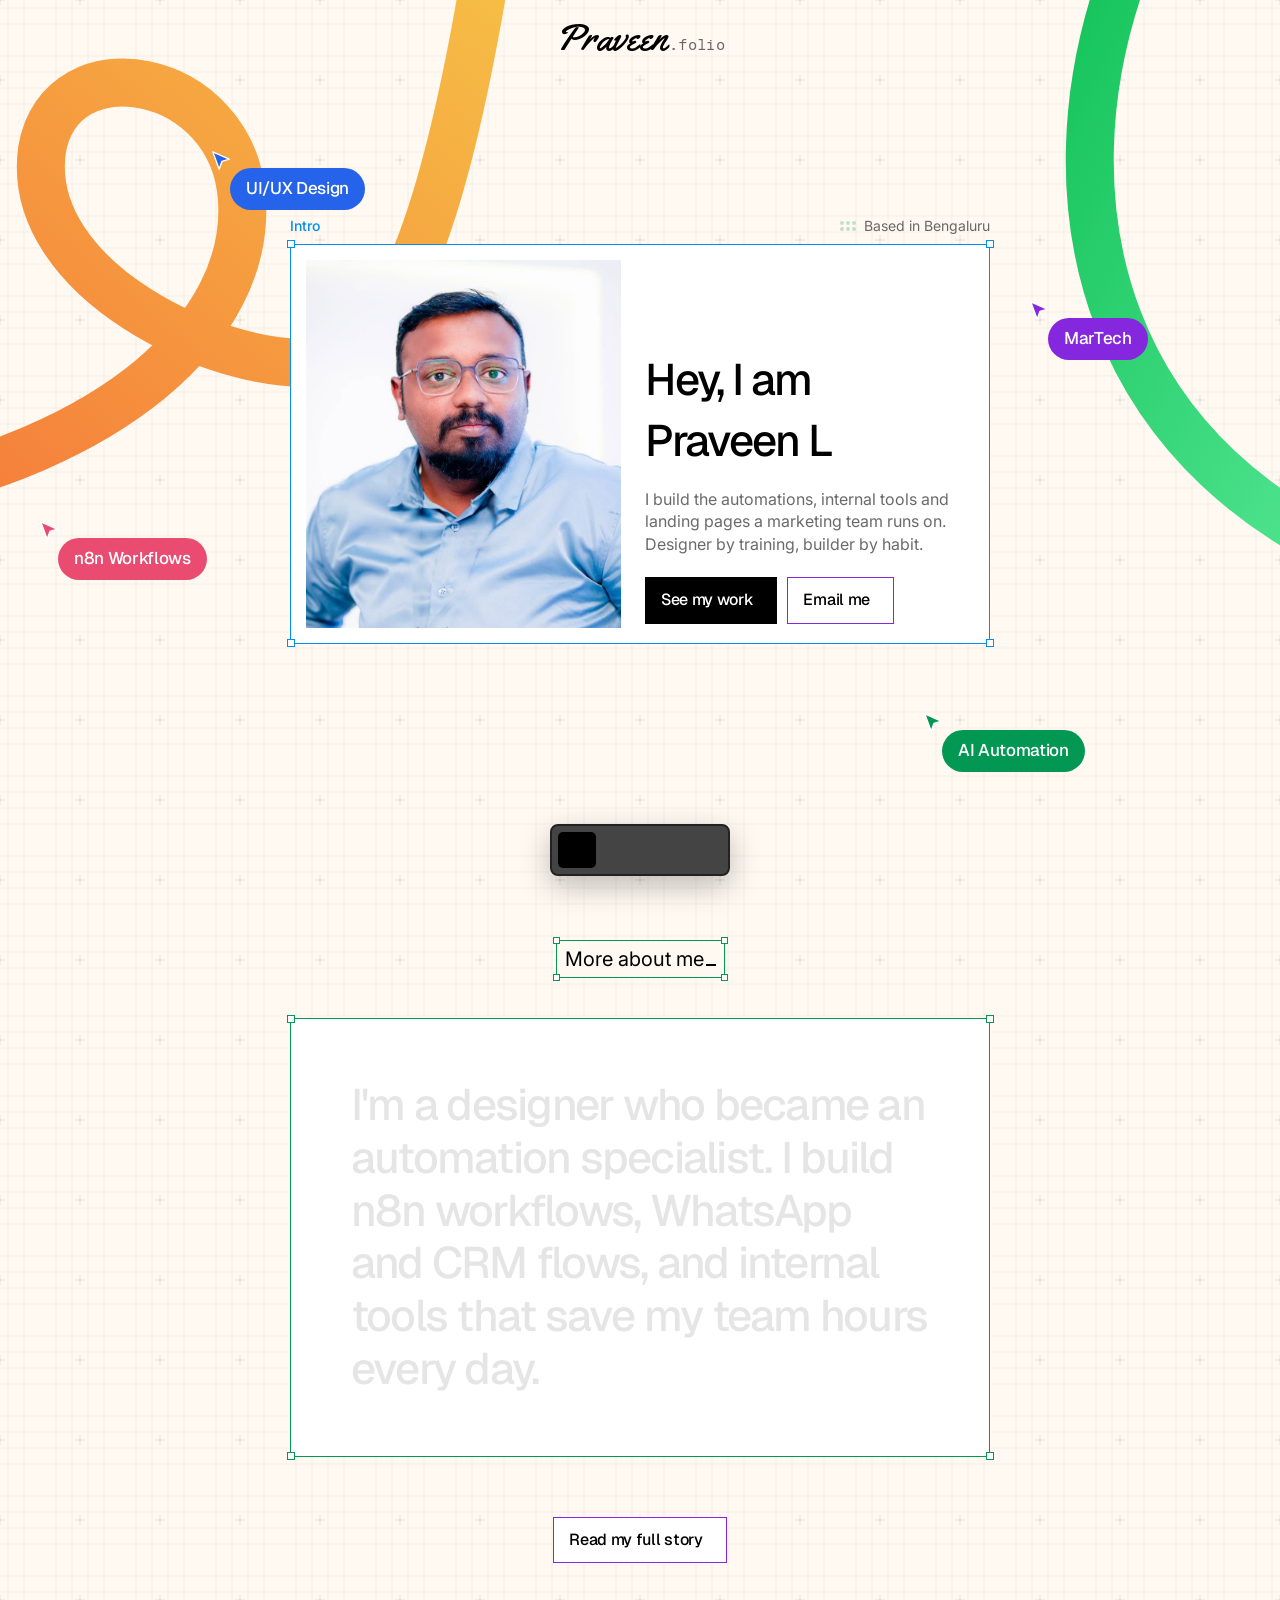
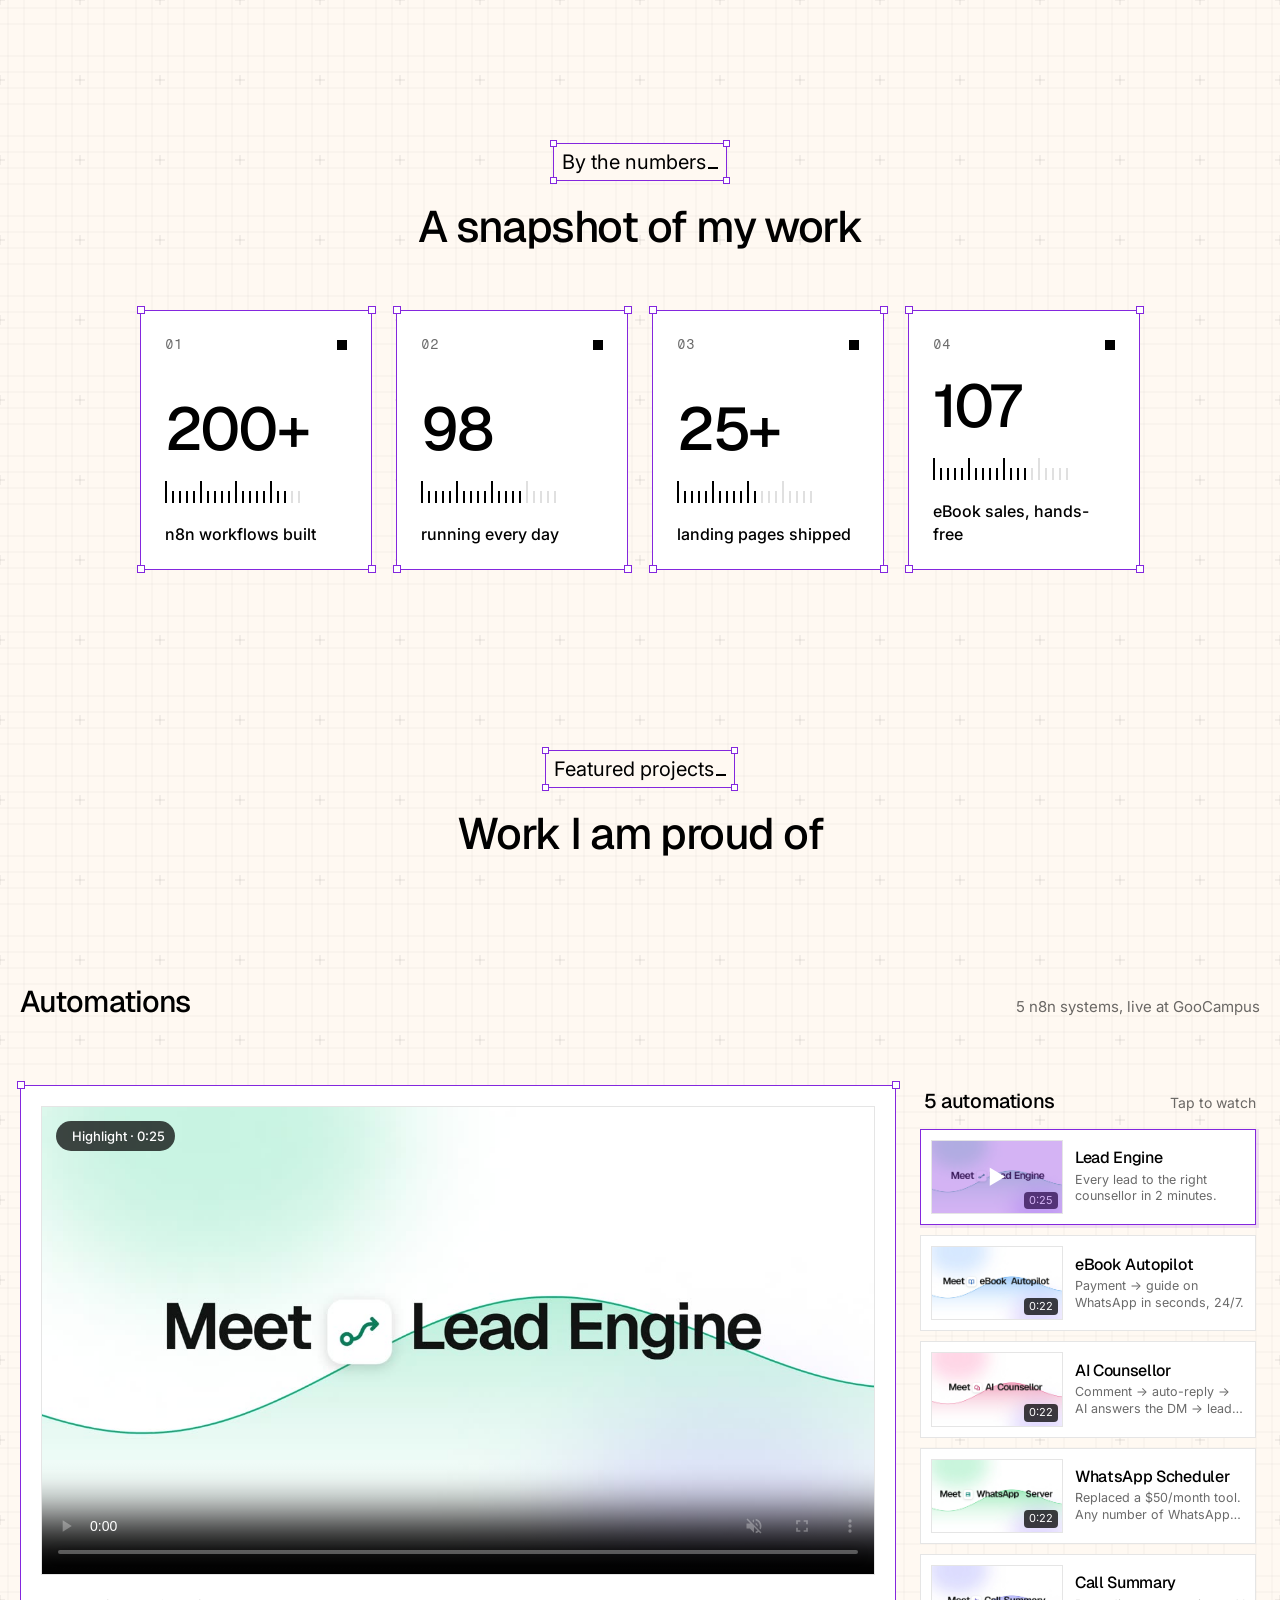
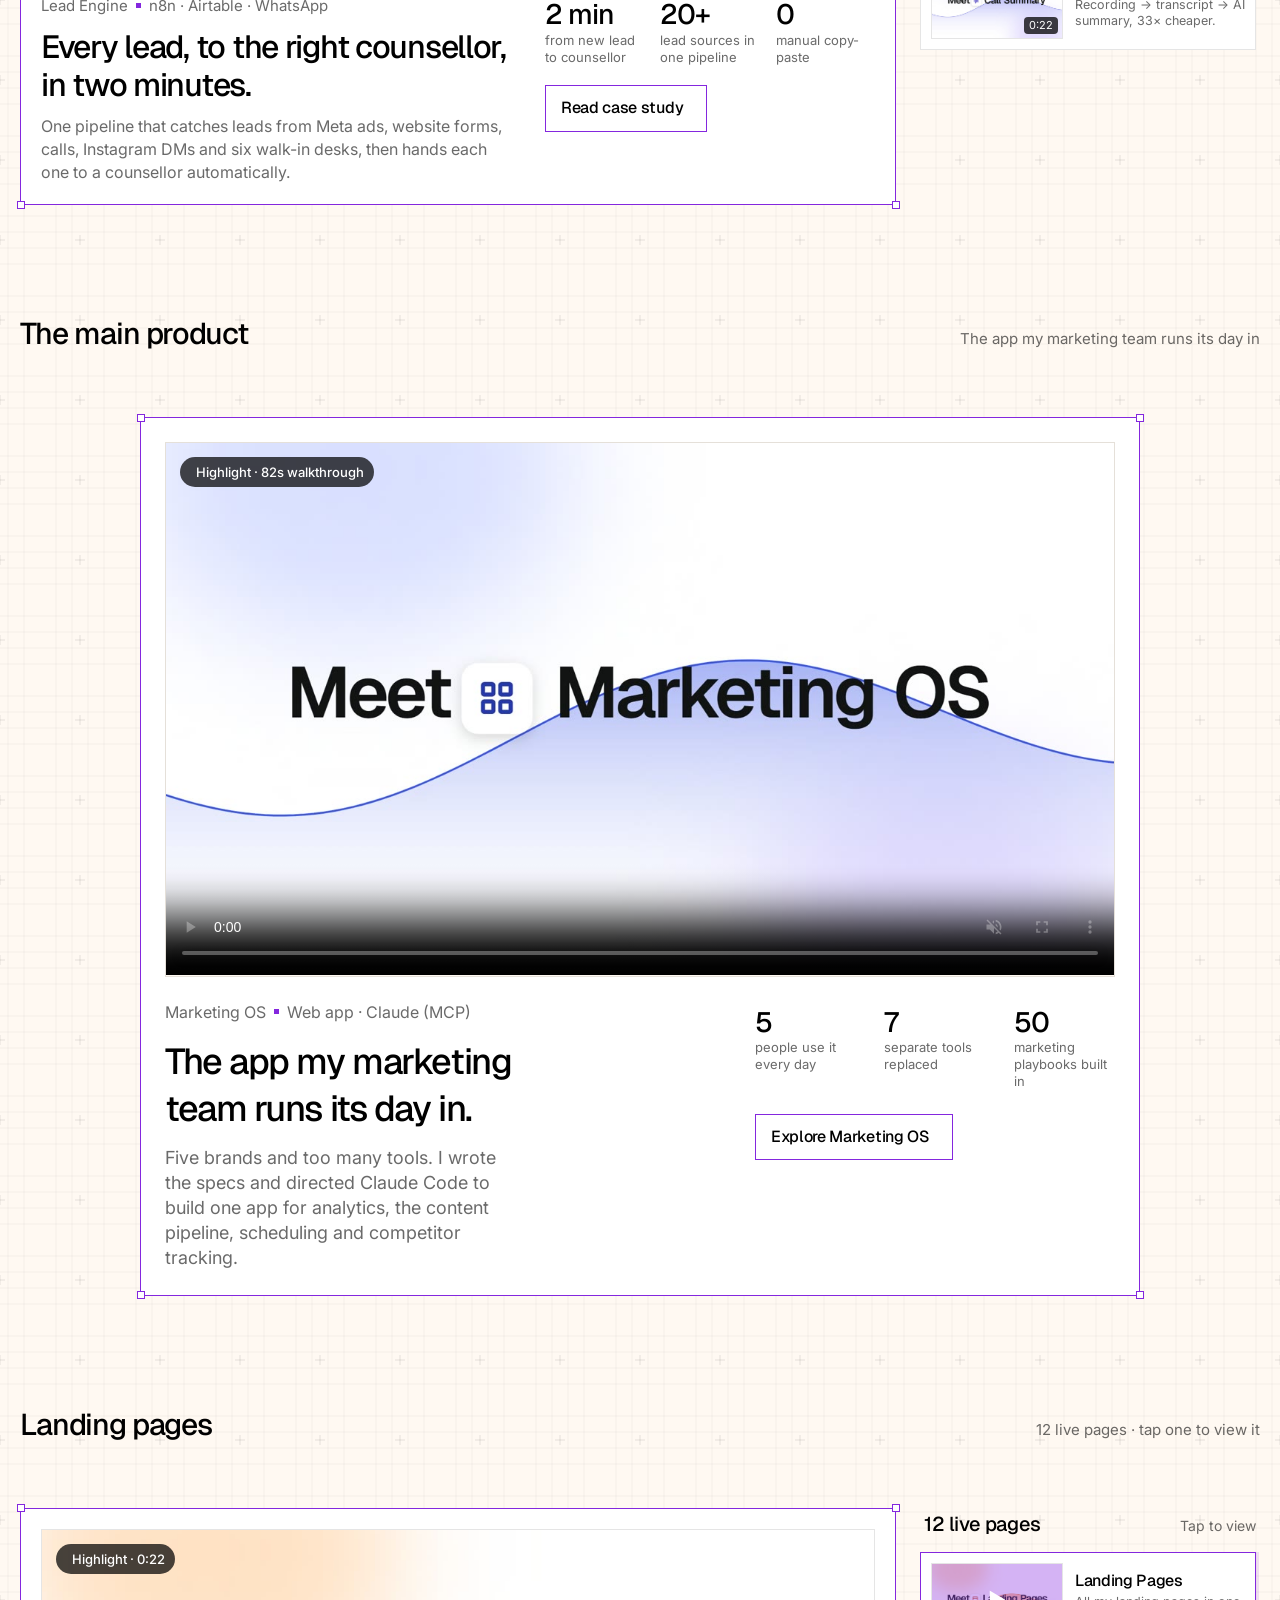
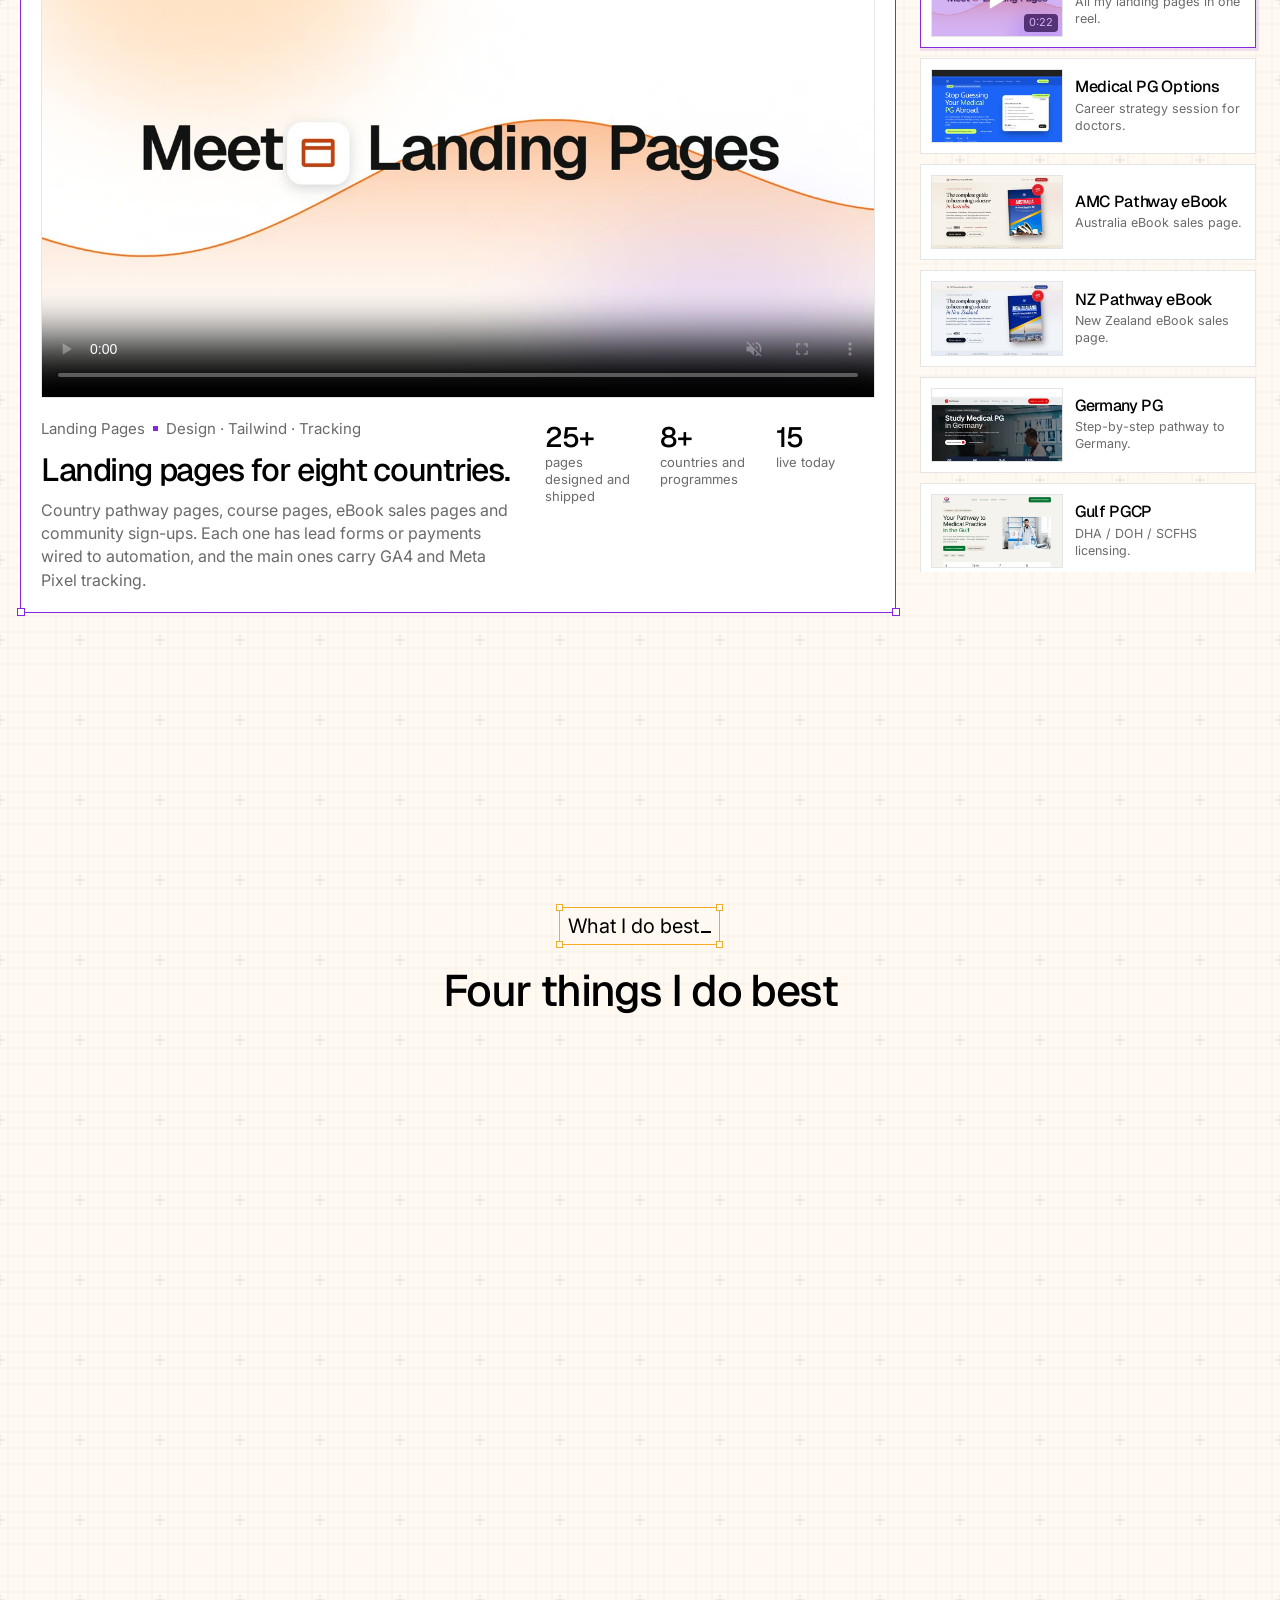
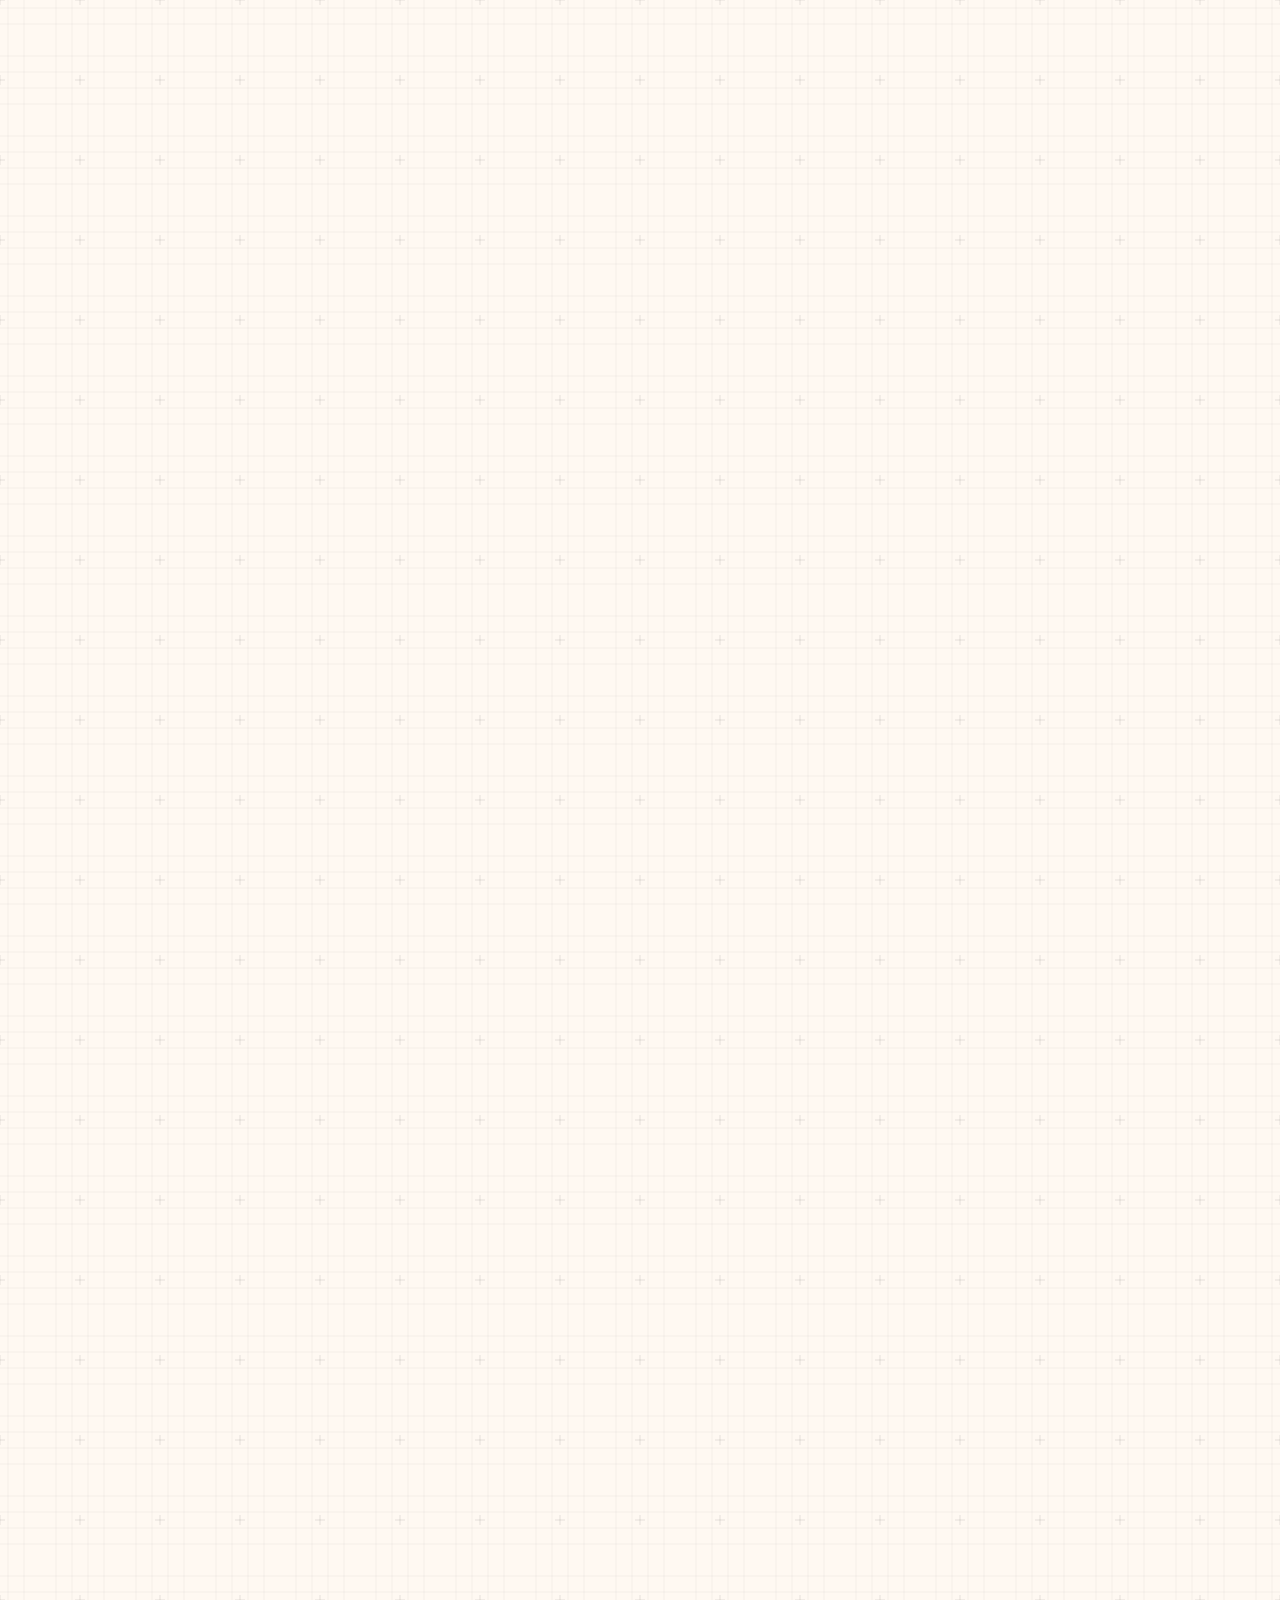
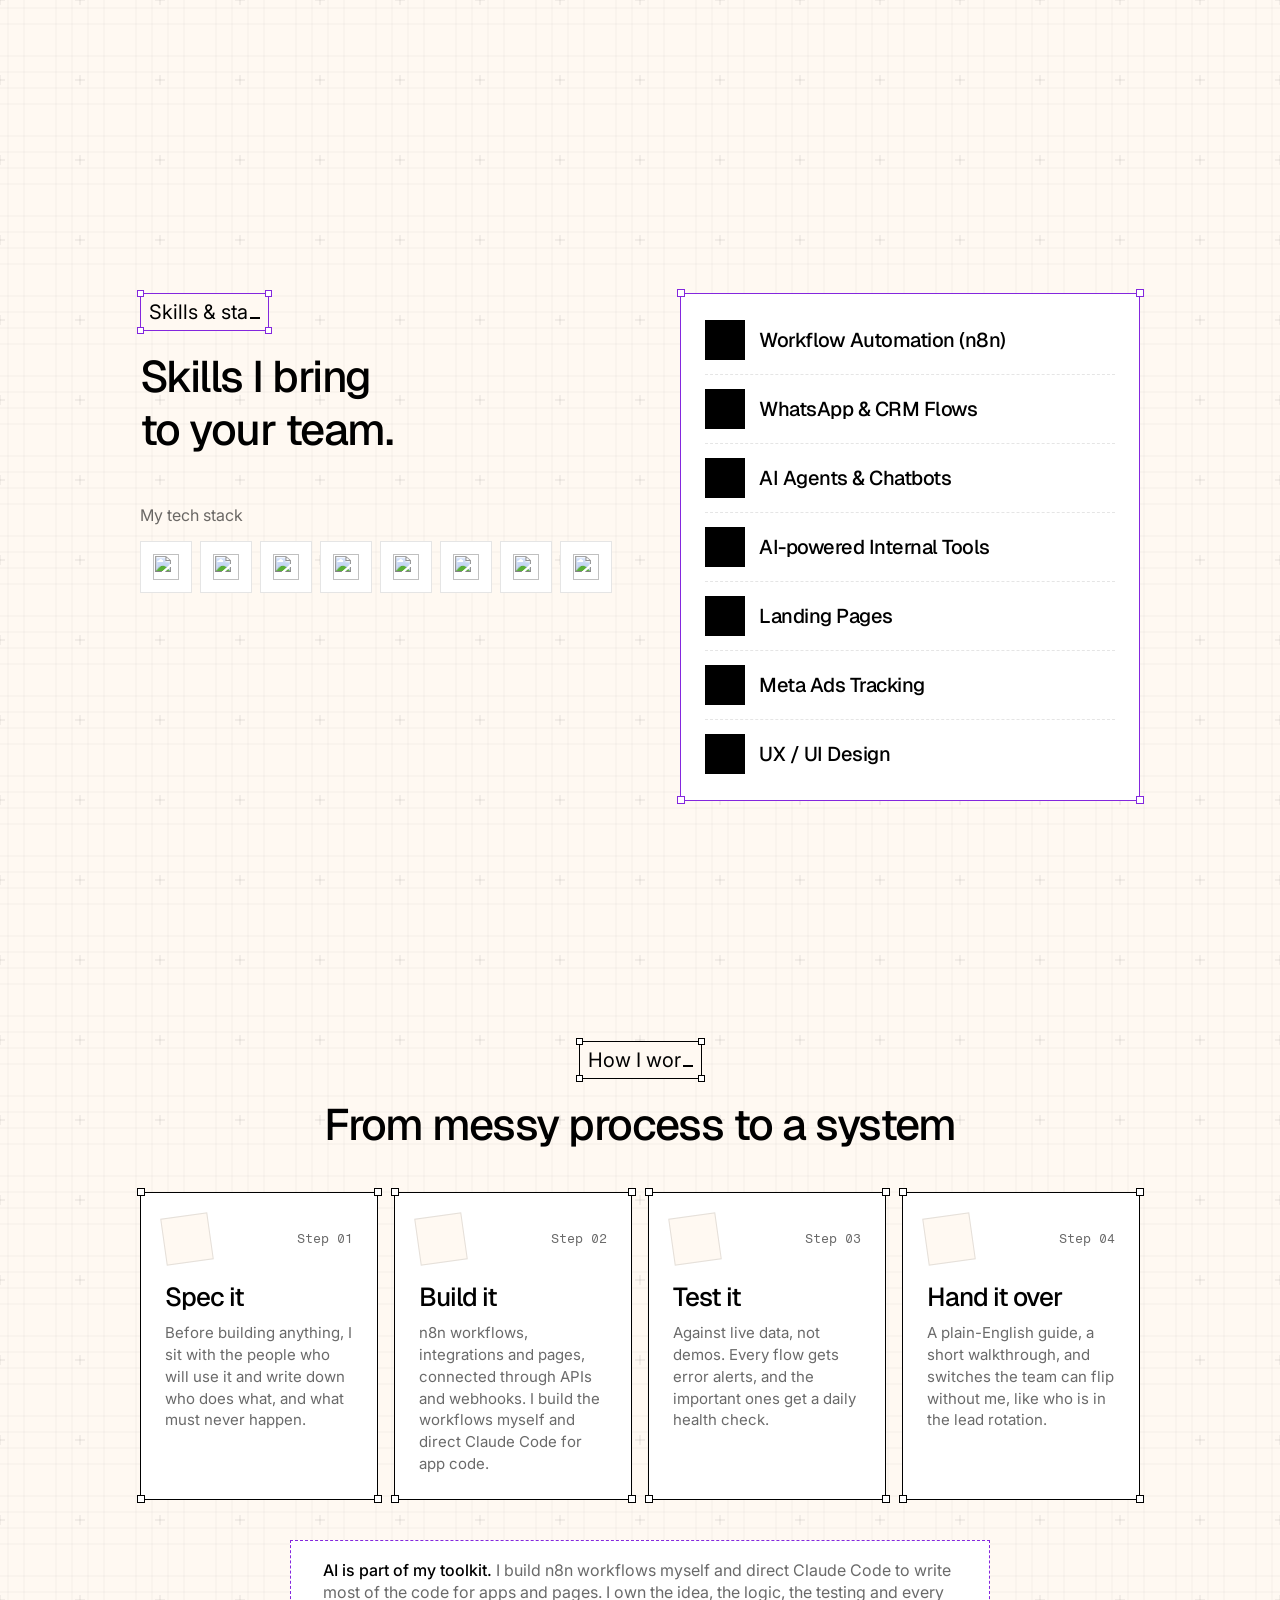
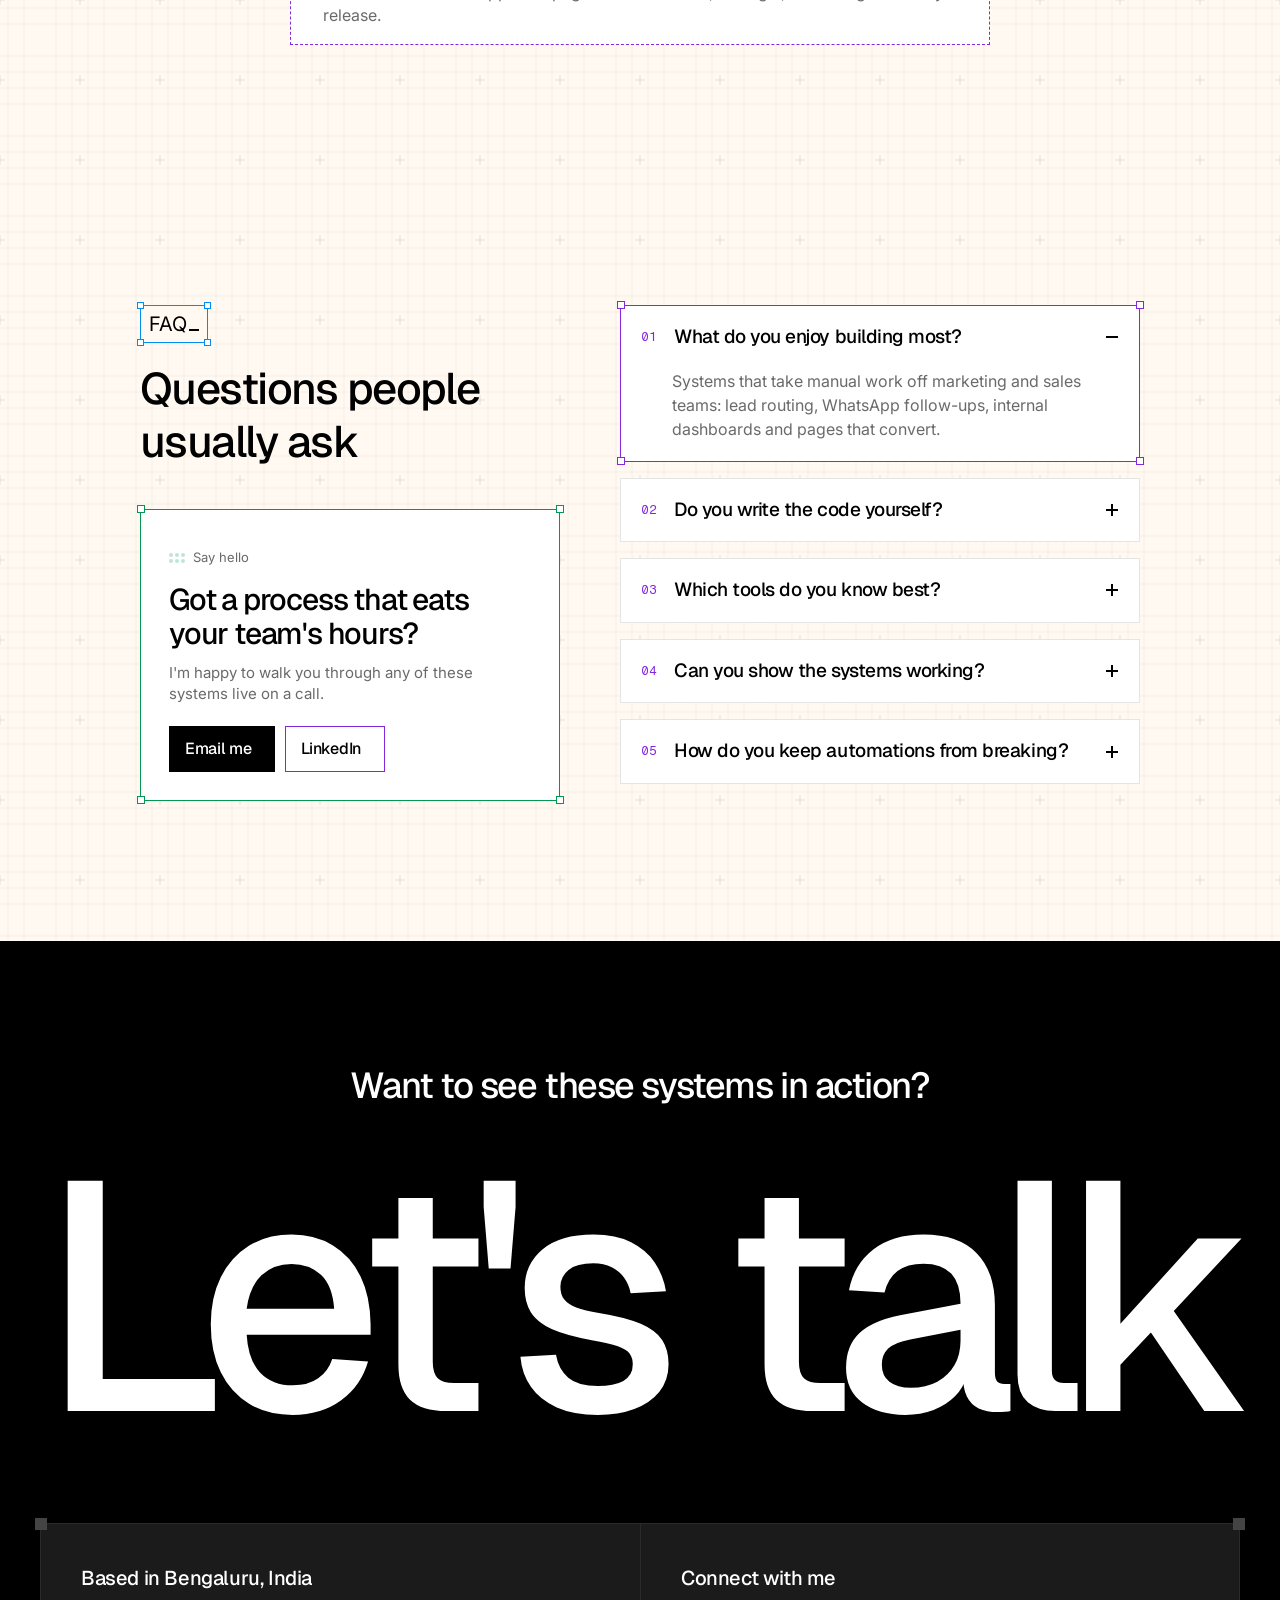
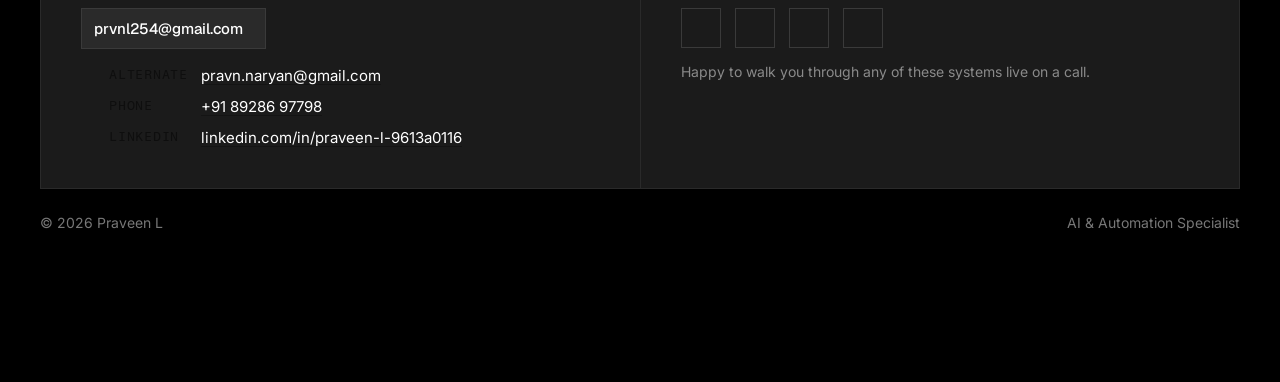
==== commit 1ab25879: "Link preview: Open Graph image and share tags on every page Co-Authored-By: Claude Opus 5.5 <noreply" ====
--- a/index.html
+++ b/index.html
@@ -4,7 +4,23 @@
 <meta charset="utf-8">
 <meta name="viewport" content="width=device-width, initial-scale=1">
 <title>Praveen L | AI & Automation Specialist</title>
-<meta name="description" content="Praveen L builds n8n automations, WhatsApp and CRM flows, internal tools and landing pages. for marketing and sales teams.">
+<!-- share preview -->
+<meta property="og:type" content="website">
+<meta property="og:site_name" content="Praveen.folio">
+<meta property="og:title" content="Praveen.folio | AI & Automation">
+<meta property="og:description" content="Praveen L builds the automations, internal tools and landing pages a marketing team runs on: n8n workflows, WhatsApp and CRM flows, and Marketing OS.">
+<meta property="og:url" content="https://beast-clone.github.io/praveen-portfolio/">
+<meta property="og:image" content="https://beast-clone.github.io/praveen-portfolio/assets/og.jpg">
+<meta property="og:image:width" content="1200">
+<meta property="og:image:height" content="630">
+<meta property="og:image:alt" content="Praveen L: I build the automations, internal tools and landing pages a marketing team runs on.">
+<meta name="twitter:card" content="summary_large_image">
+<meta name="twitter:title" content="Praveen.folio | AI & Automation">
+<meta name="twitter:description" content="Praveen L builds the automations, internal tools and landing pages a marketing team runs on: n8n workflows, WhatsApp and CRM flows, and Marketing OS.">
+<meta name="twitter:image" content="https://beast-clone.github.io/praveen-portfolio/assets/og.jpg">
+<link rel="canonical" href="https://beast-clone.github.io/praveen-portfolio/">
+<!-- /share preview -->
+<meta name="description" content="Praveen L builds n8n automations, WhatsApp and CRM flows, internal tools and landing pages for marketing and sales teams.">
 <link rel="preconnect" href="https://fonts.googleapis.com"><link rel="preconnect" href="https://fonts.gstatic.com" crossorigin>
 <link href="https://fonts.googleapis.com/css2?family=Geist:wght@500&family=Inter:wght@400;500;600;700&family=Yellowtail&family=Fragment+Mono&display=swap" rel="stylesheet">
 <script src="https://unpkg.com/@phosphor-icons/web@2.1.1"></script>
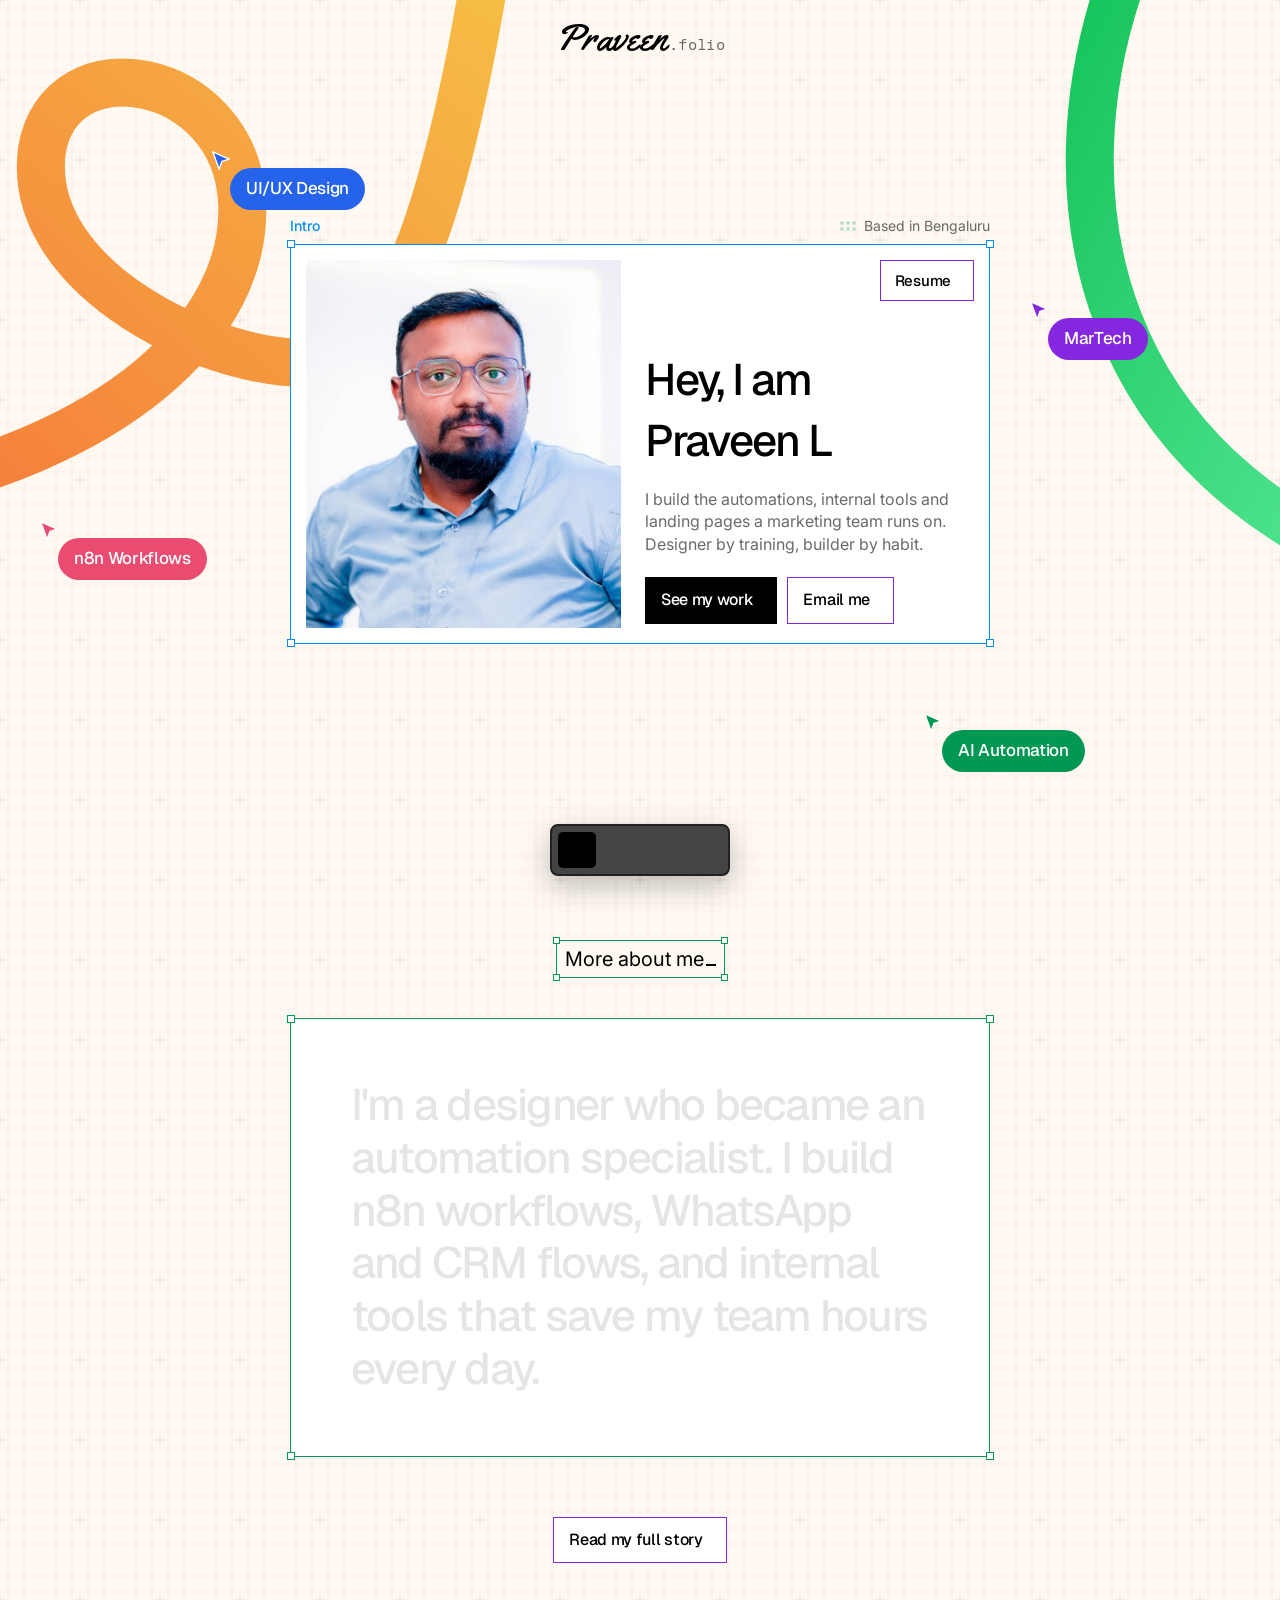
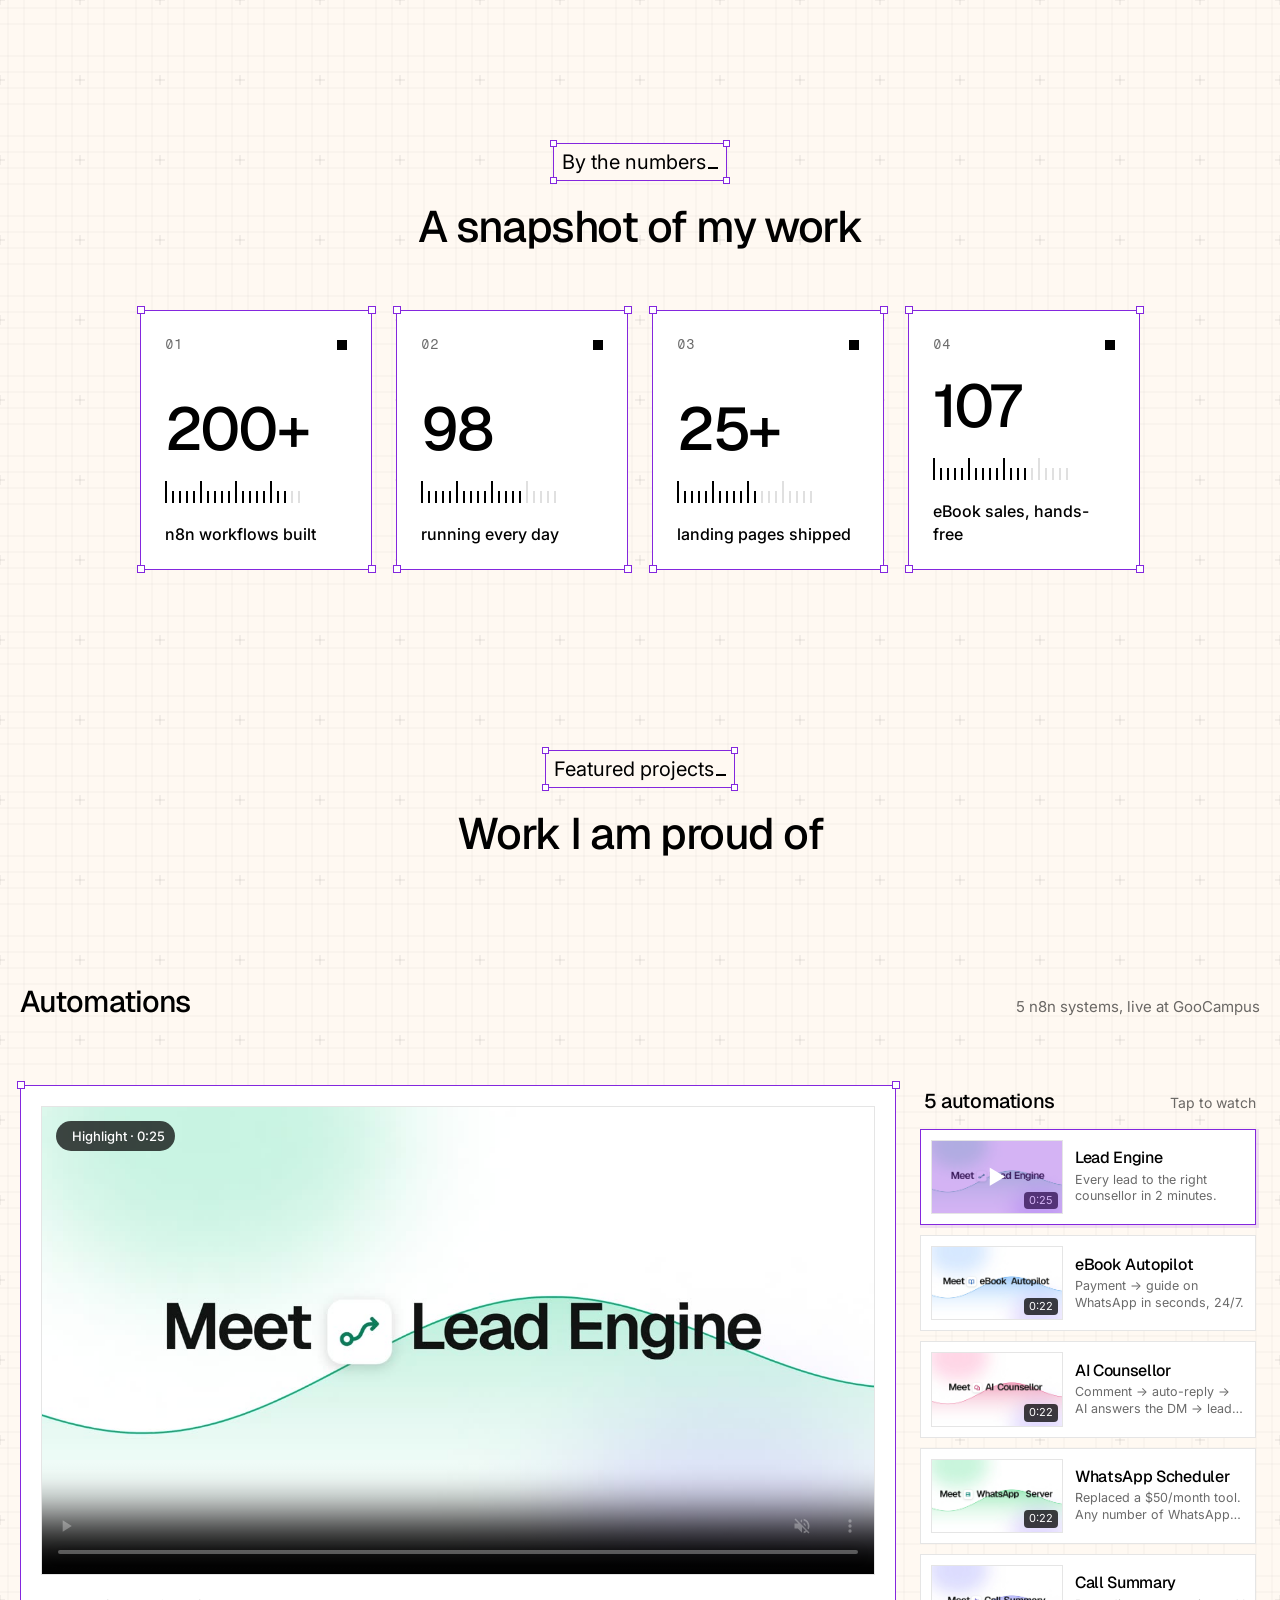
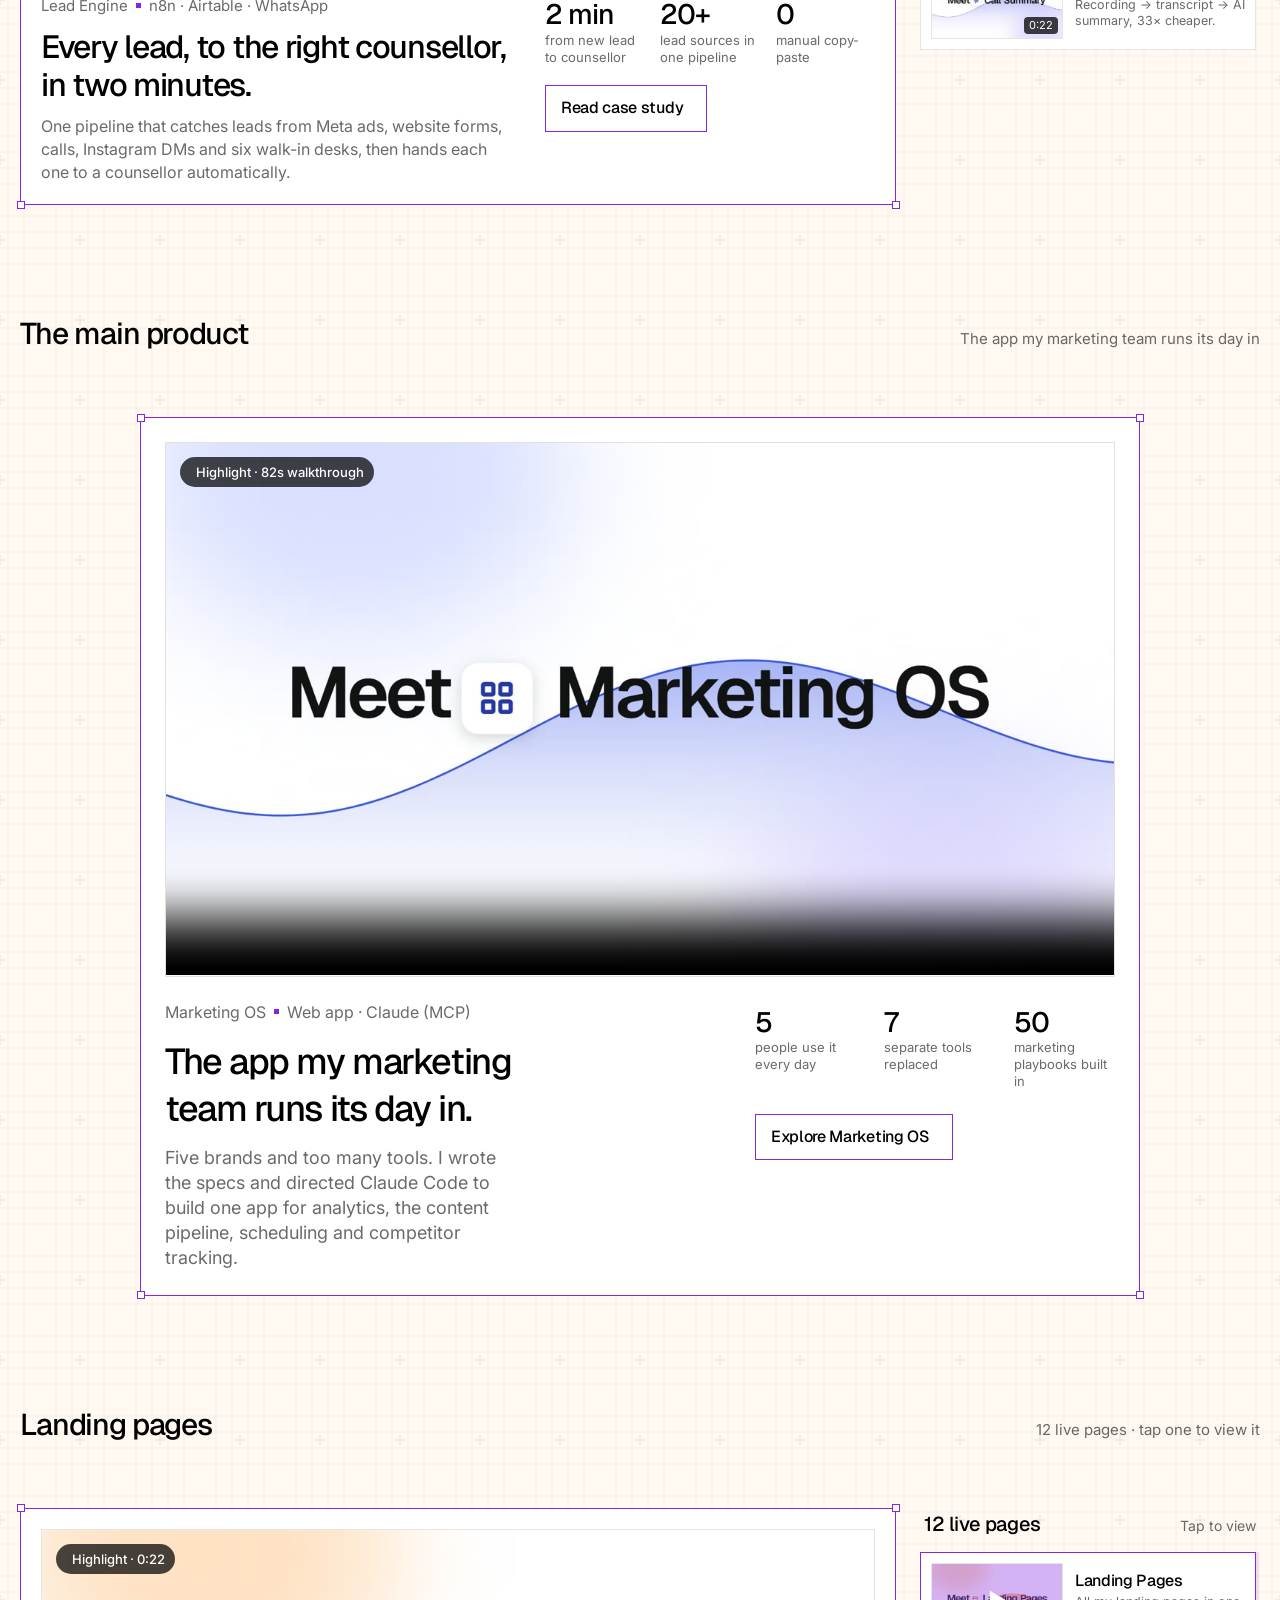
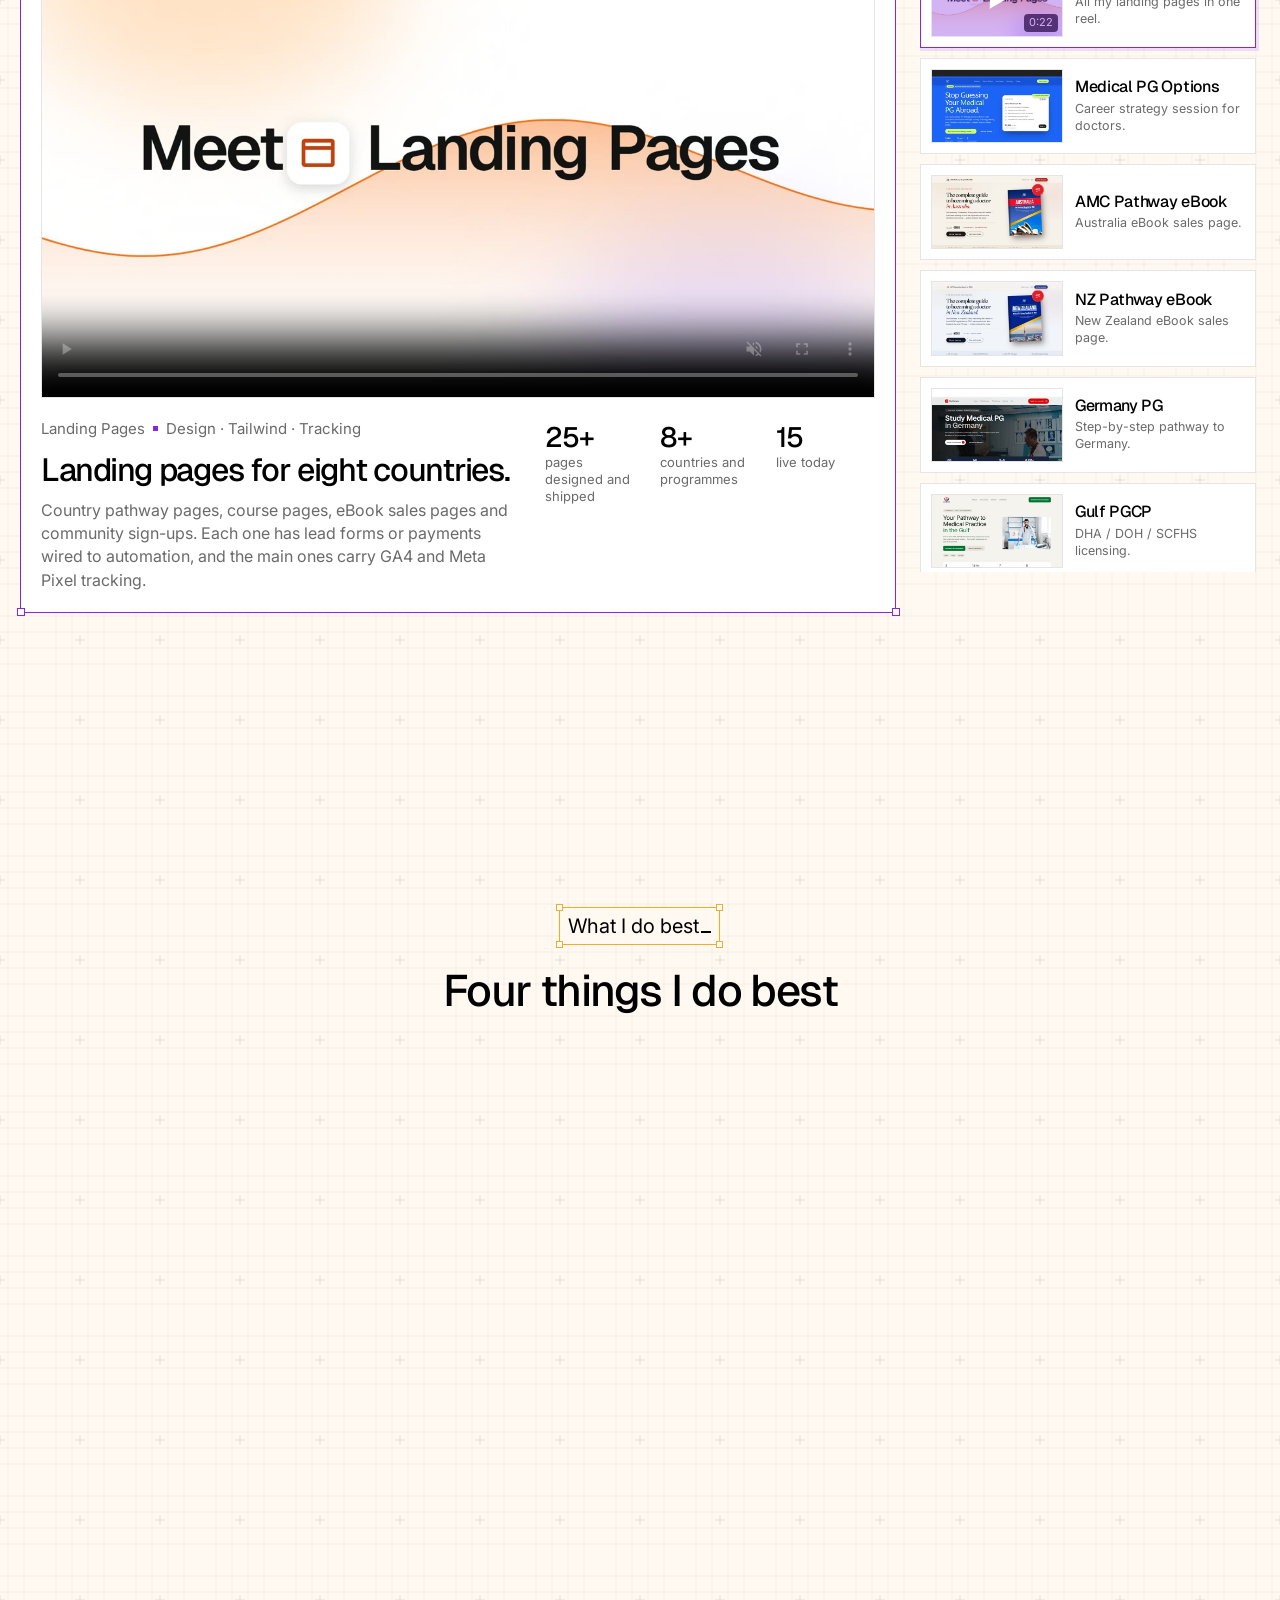
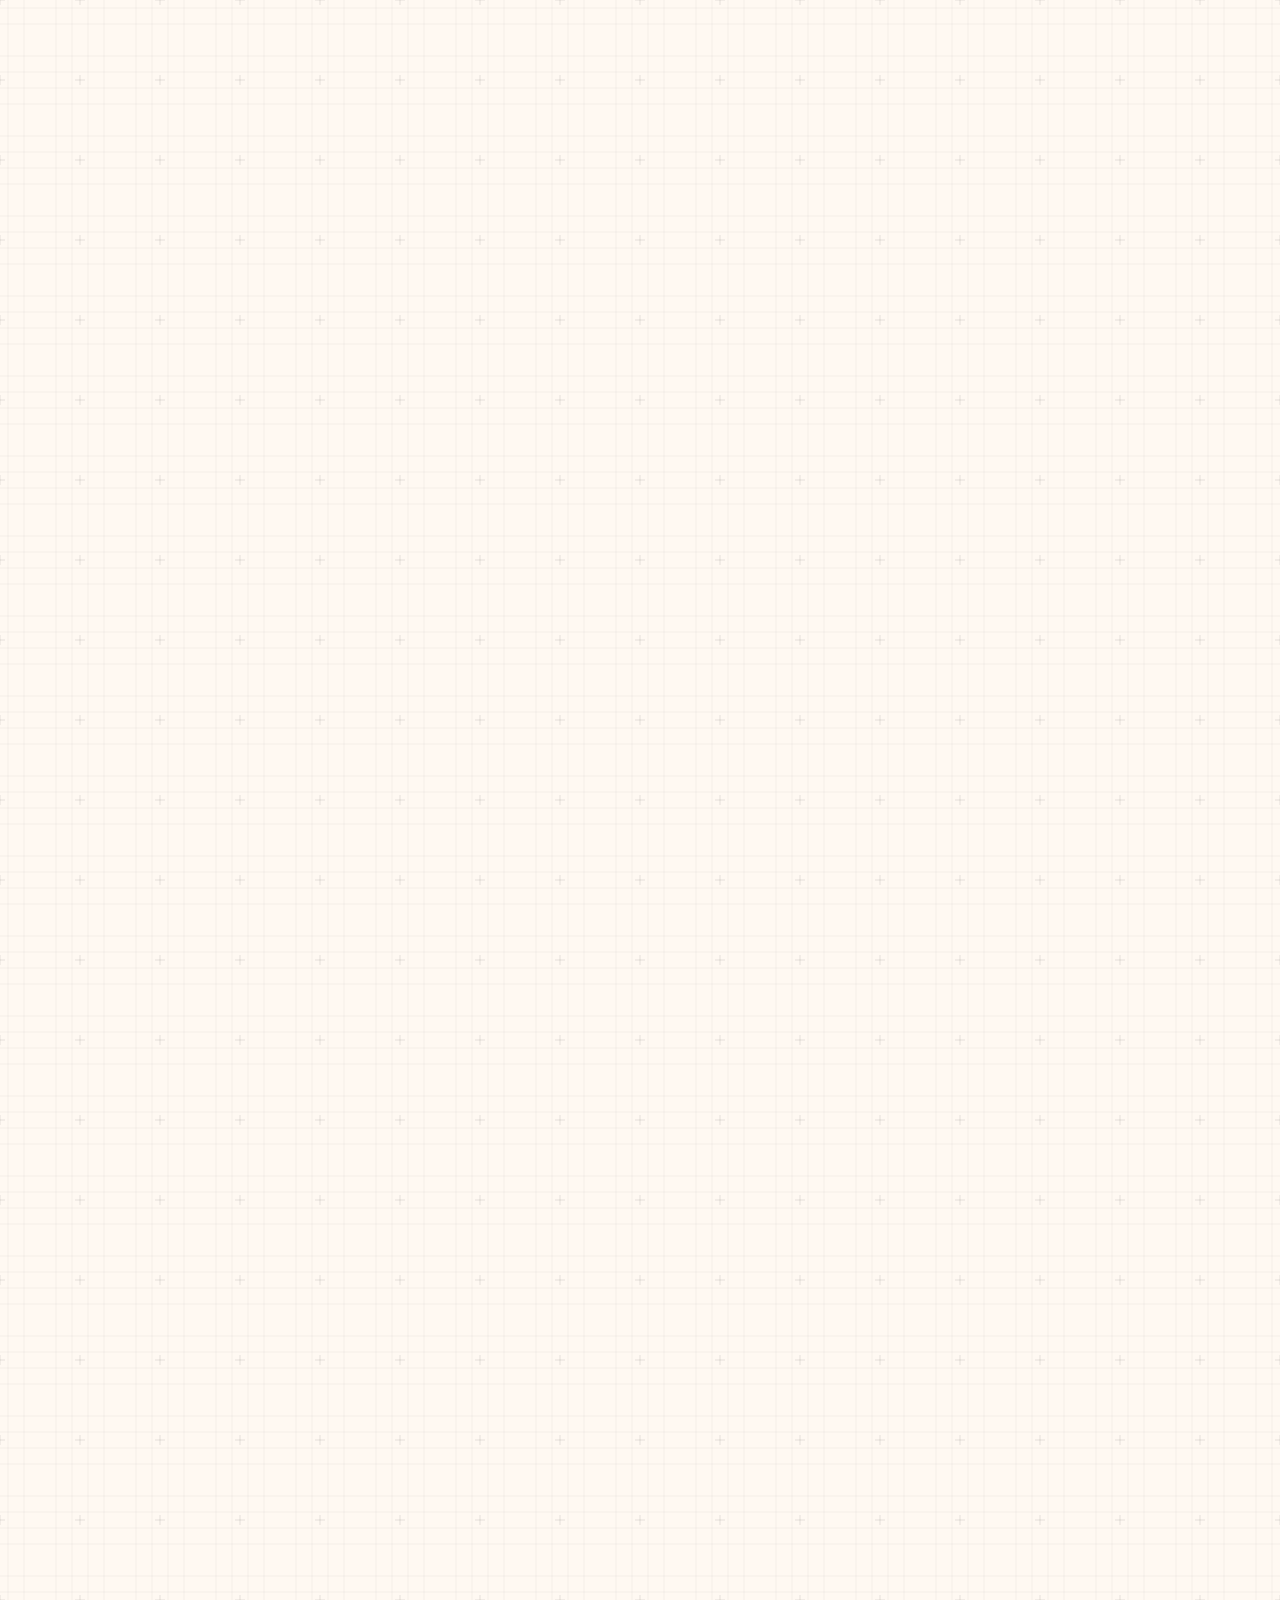
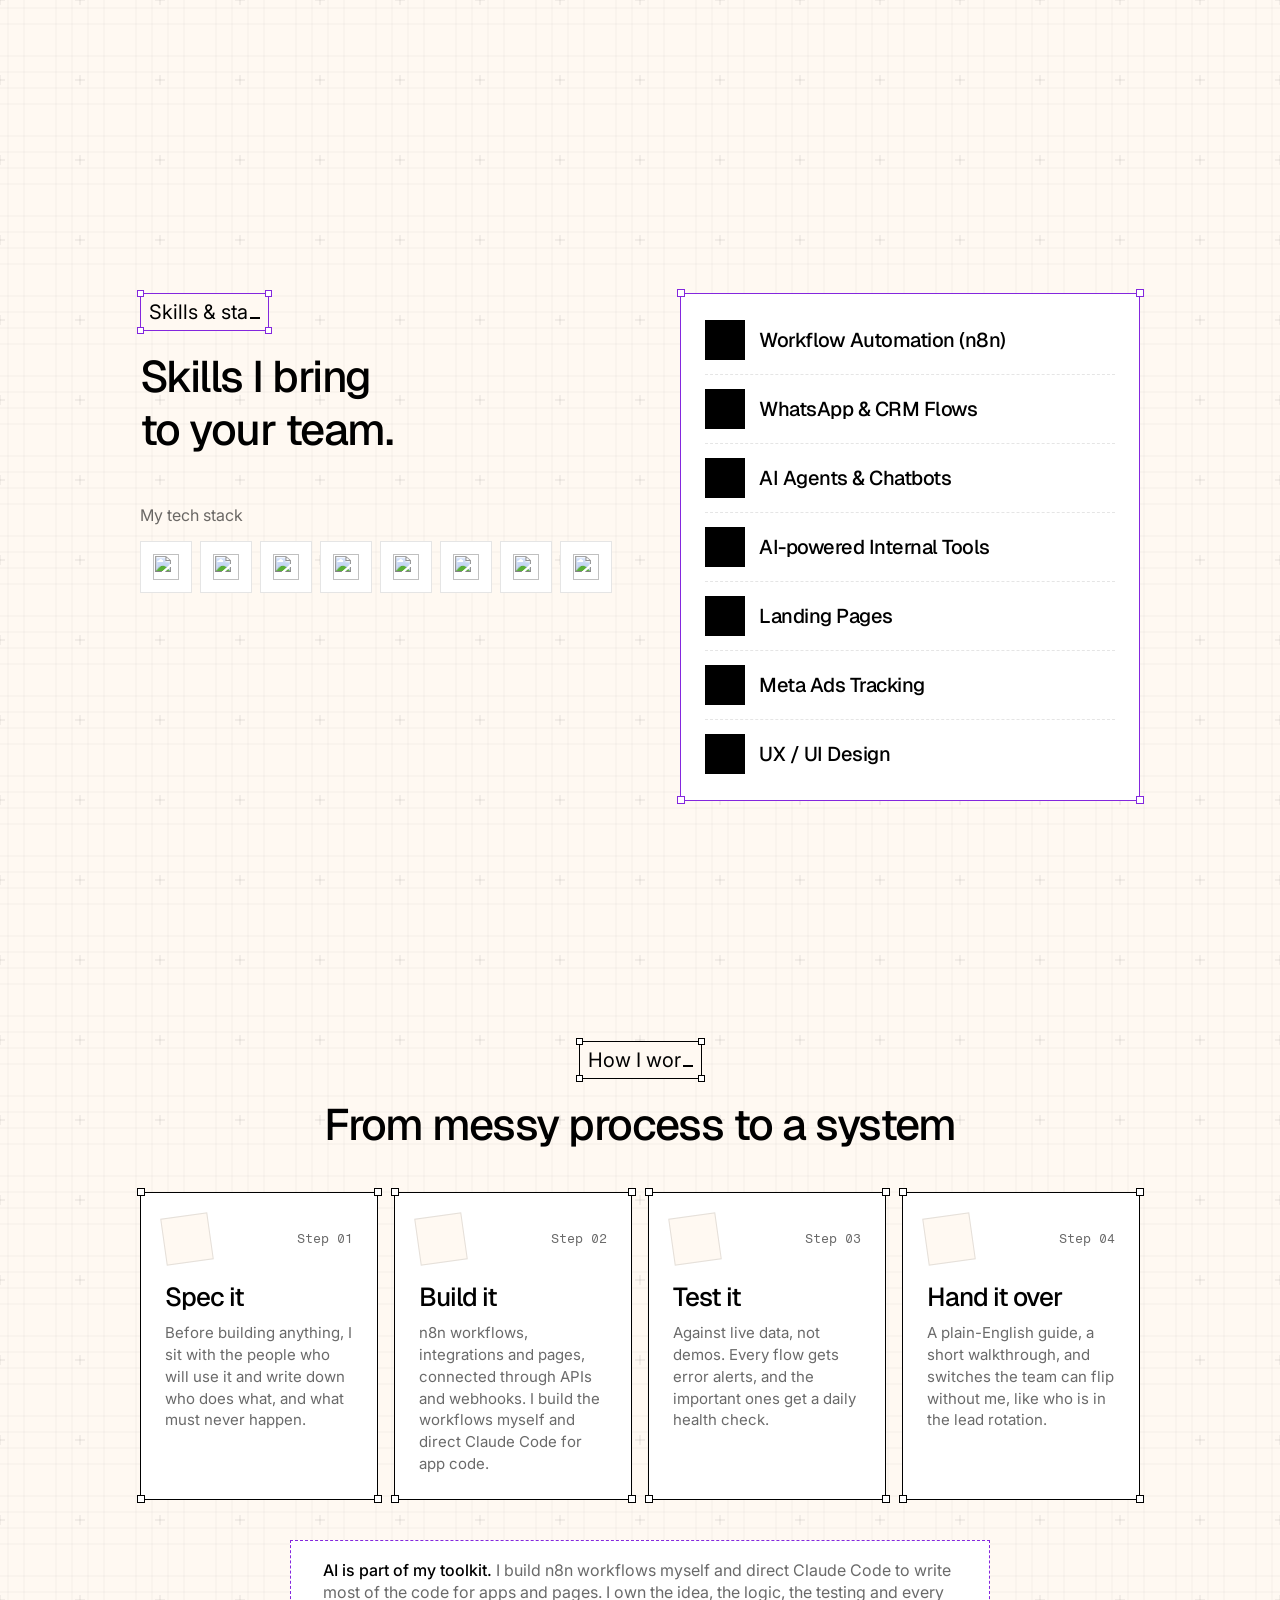
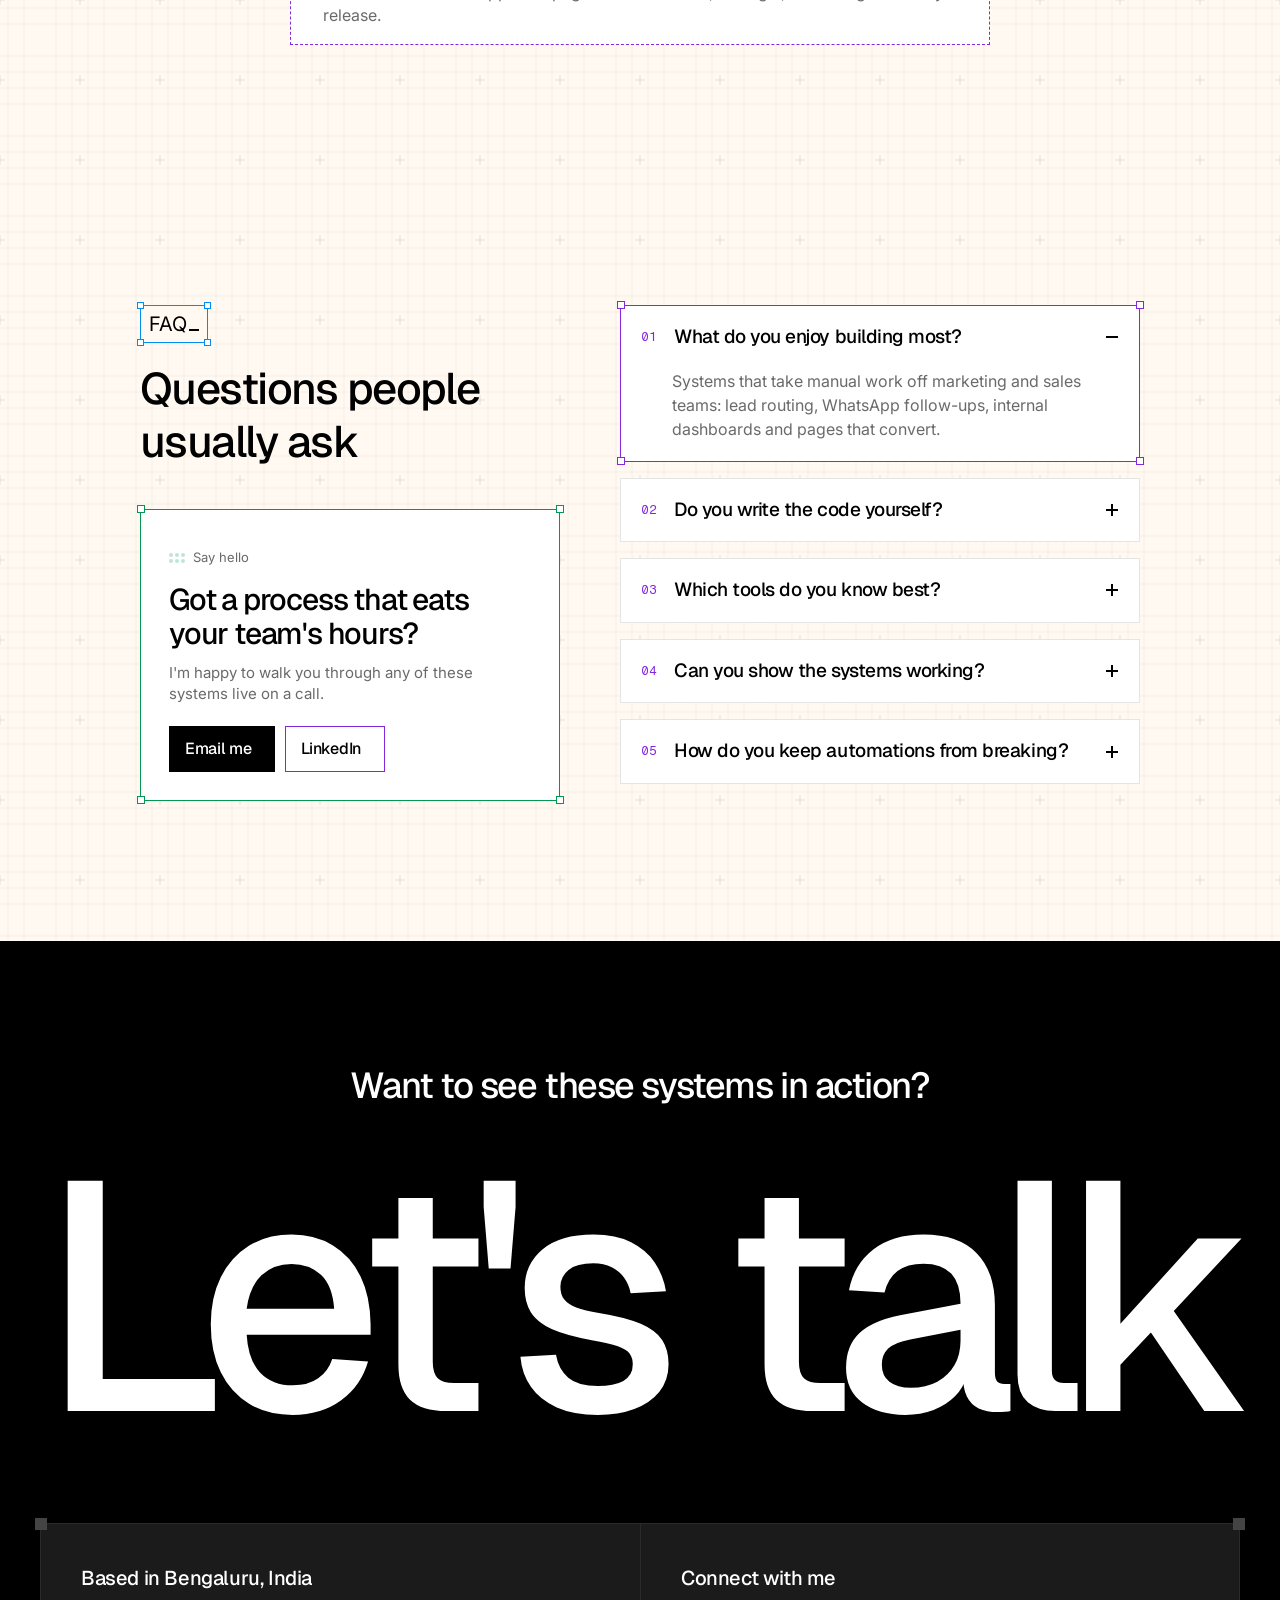
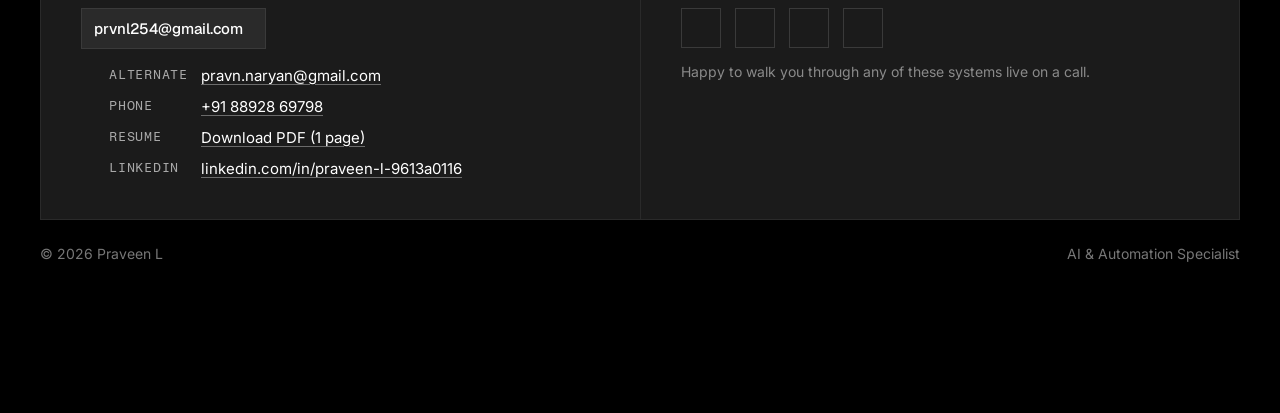
==== commit 953ec996: "Resume: download button in the hero, About and footer Co-Authored-By: Claude Opus 5.5 <noreply@anthr" ====
--- a/index.html
+++ b/index.html
@@ -63,6 +63,7 @@
   <div class="intro-wrap">
     <div class="lbl"><span class="l">Intro</span><span class="avail"><span class="dots"><i></i><i></i><i></i><i></i><i></i><i></i></span>Based in Bengaluru</span></div>
     <div class="intro sel">
+      <a class="btn cvbtn" href="assets/Praveen-L-Resume.pdf" target="_blank" rel="noopener" download>Resume <i class="ph ph-download-simple"></i></a>
       <div class="photo"><img src="assets/praveen.jpg" alt="Praveen L"></div>
       <div class="txt">
         <h1>Hey, I am<br>Praveen L</h1>
--- a/css/style.css
+++ b/css/style.css
@@ -584,3 +584,11 @@
 .mtags{display:none;flex-wrap:wrap;justify-content:center;gap:8px;margin-top:18px}
 .mtags span{background:var(--tc);color:#fff;font-family:var(--head);font-weight:500;font-size:14px;letter-spacing:-.02em;padding:7px 13px;border-radius:999px}
 @media (max-width:767px){.mtags{display:flex}}
+/* footer is dark: keep contact labels readable */
+.foot .clist li span{color:rgba(255,255,255,.62)}
+.foot .clist li i{opacity:.85}
+.foot .clist li a{text-decoration-color:rgba(255,255,255,.35)}
+/* hero: resume button in the card's top-right corner (drops under the buttons on phones) */
+.intro{position:relative}
+.cvbtn{position:absolute;top:15px;right:15px;z-index:3;padding:9px 14px;font-size:15px}
+@media (max-width:767px){.cvbtn{position:static;order:9;justify-content:center;margin-top:4px}}
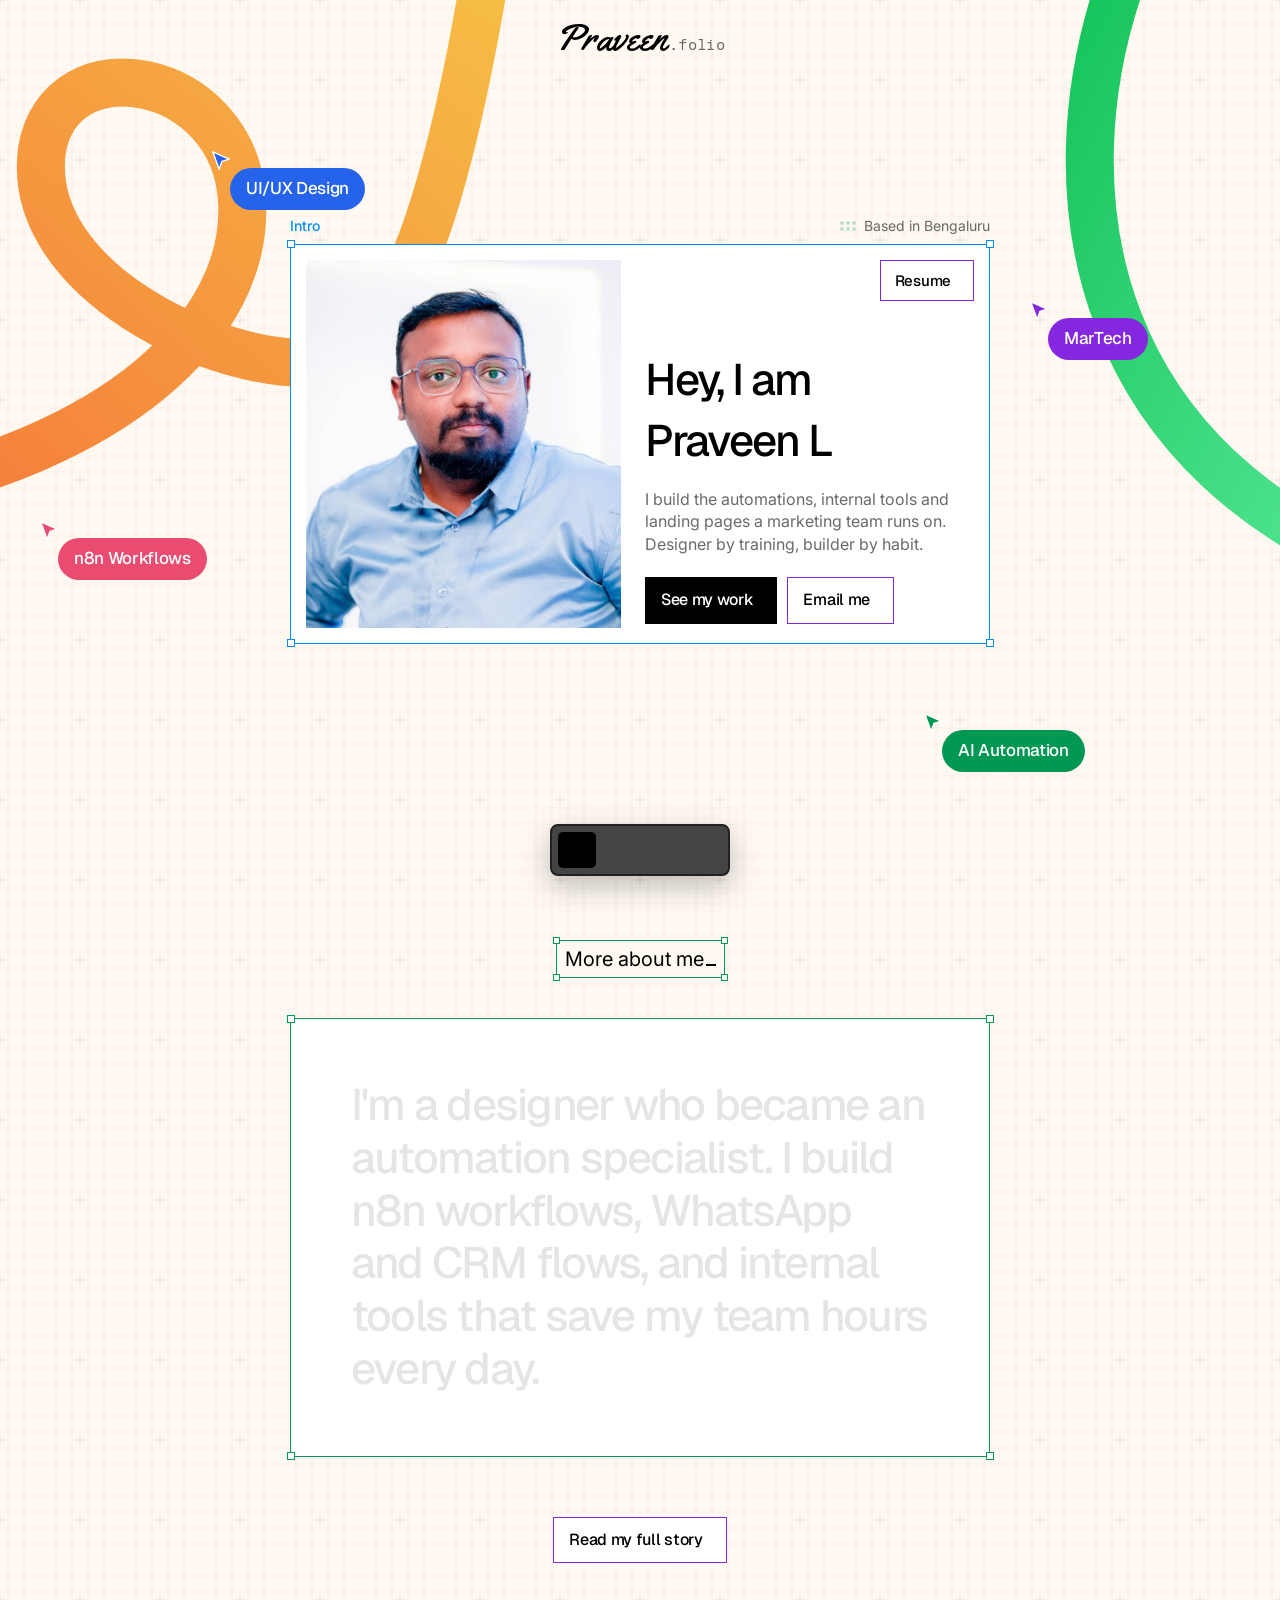
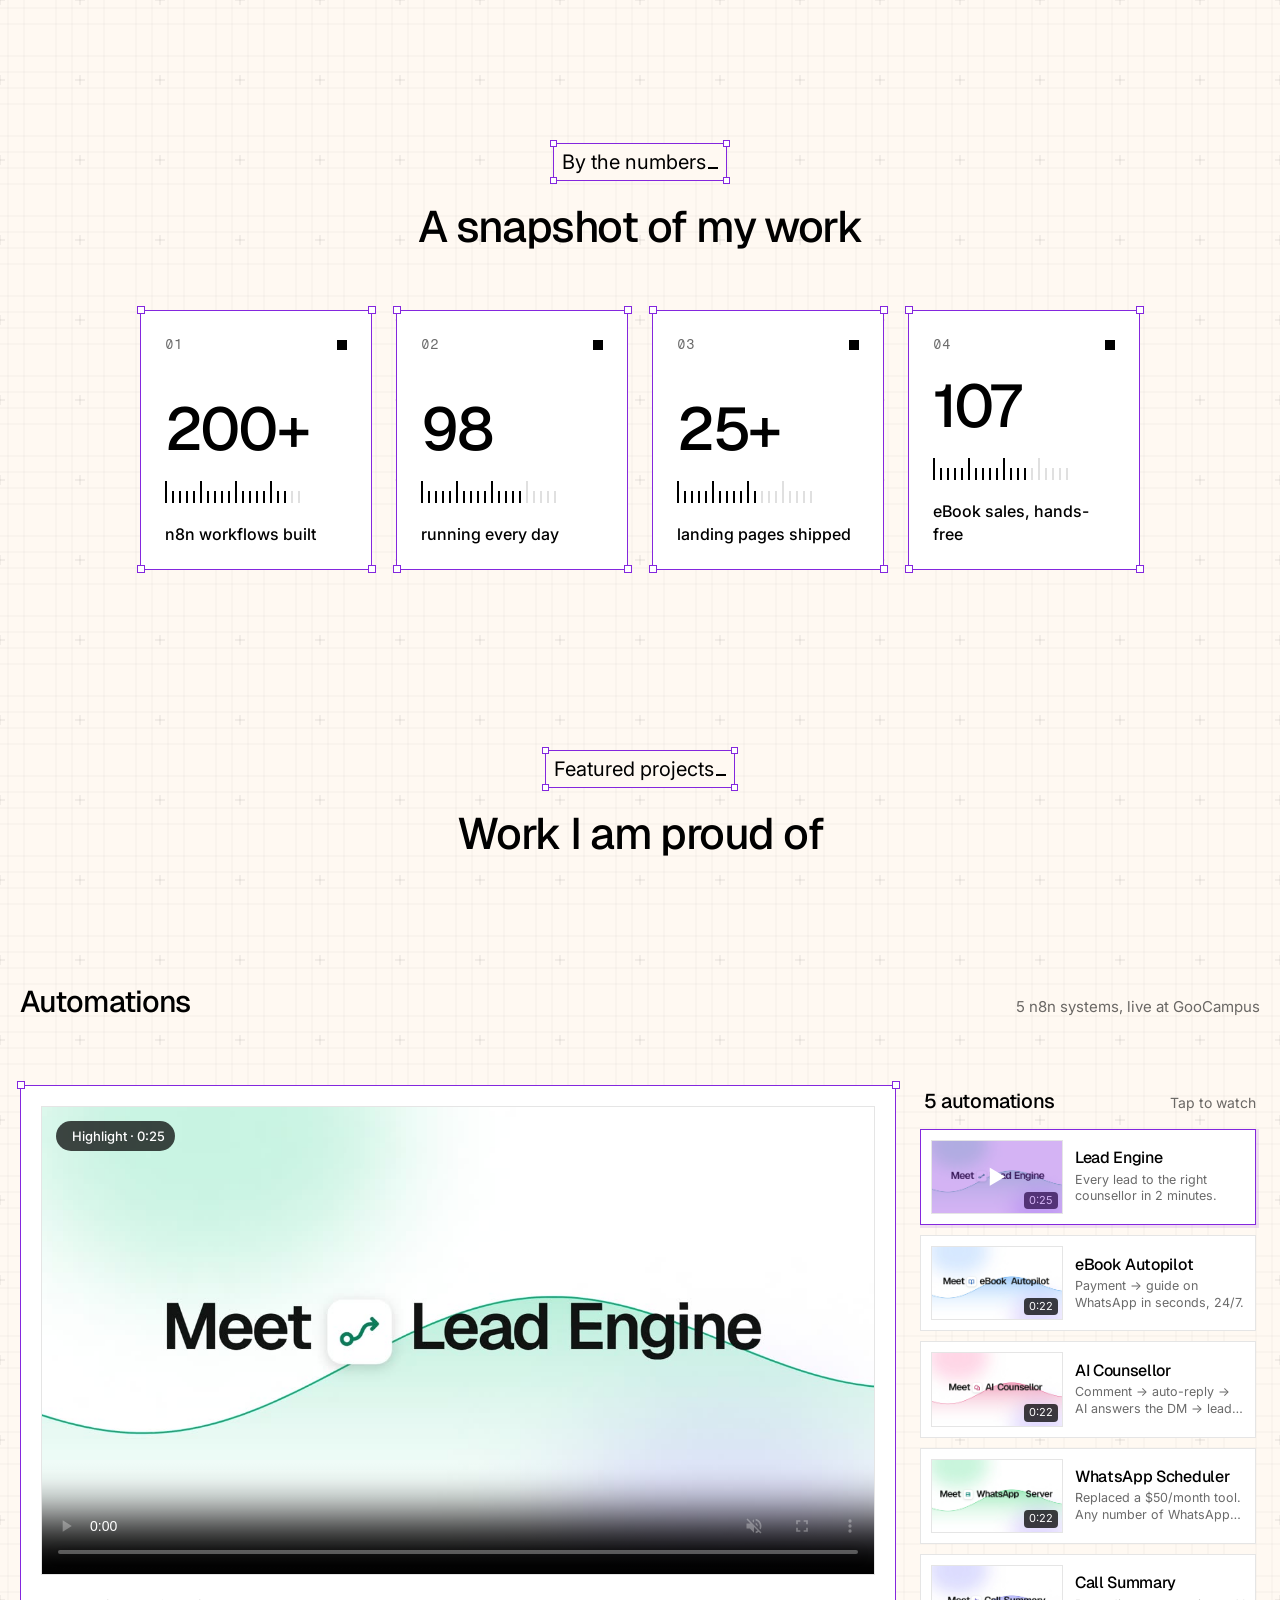
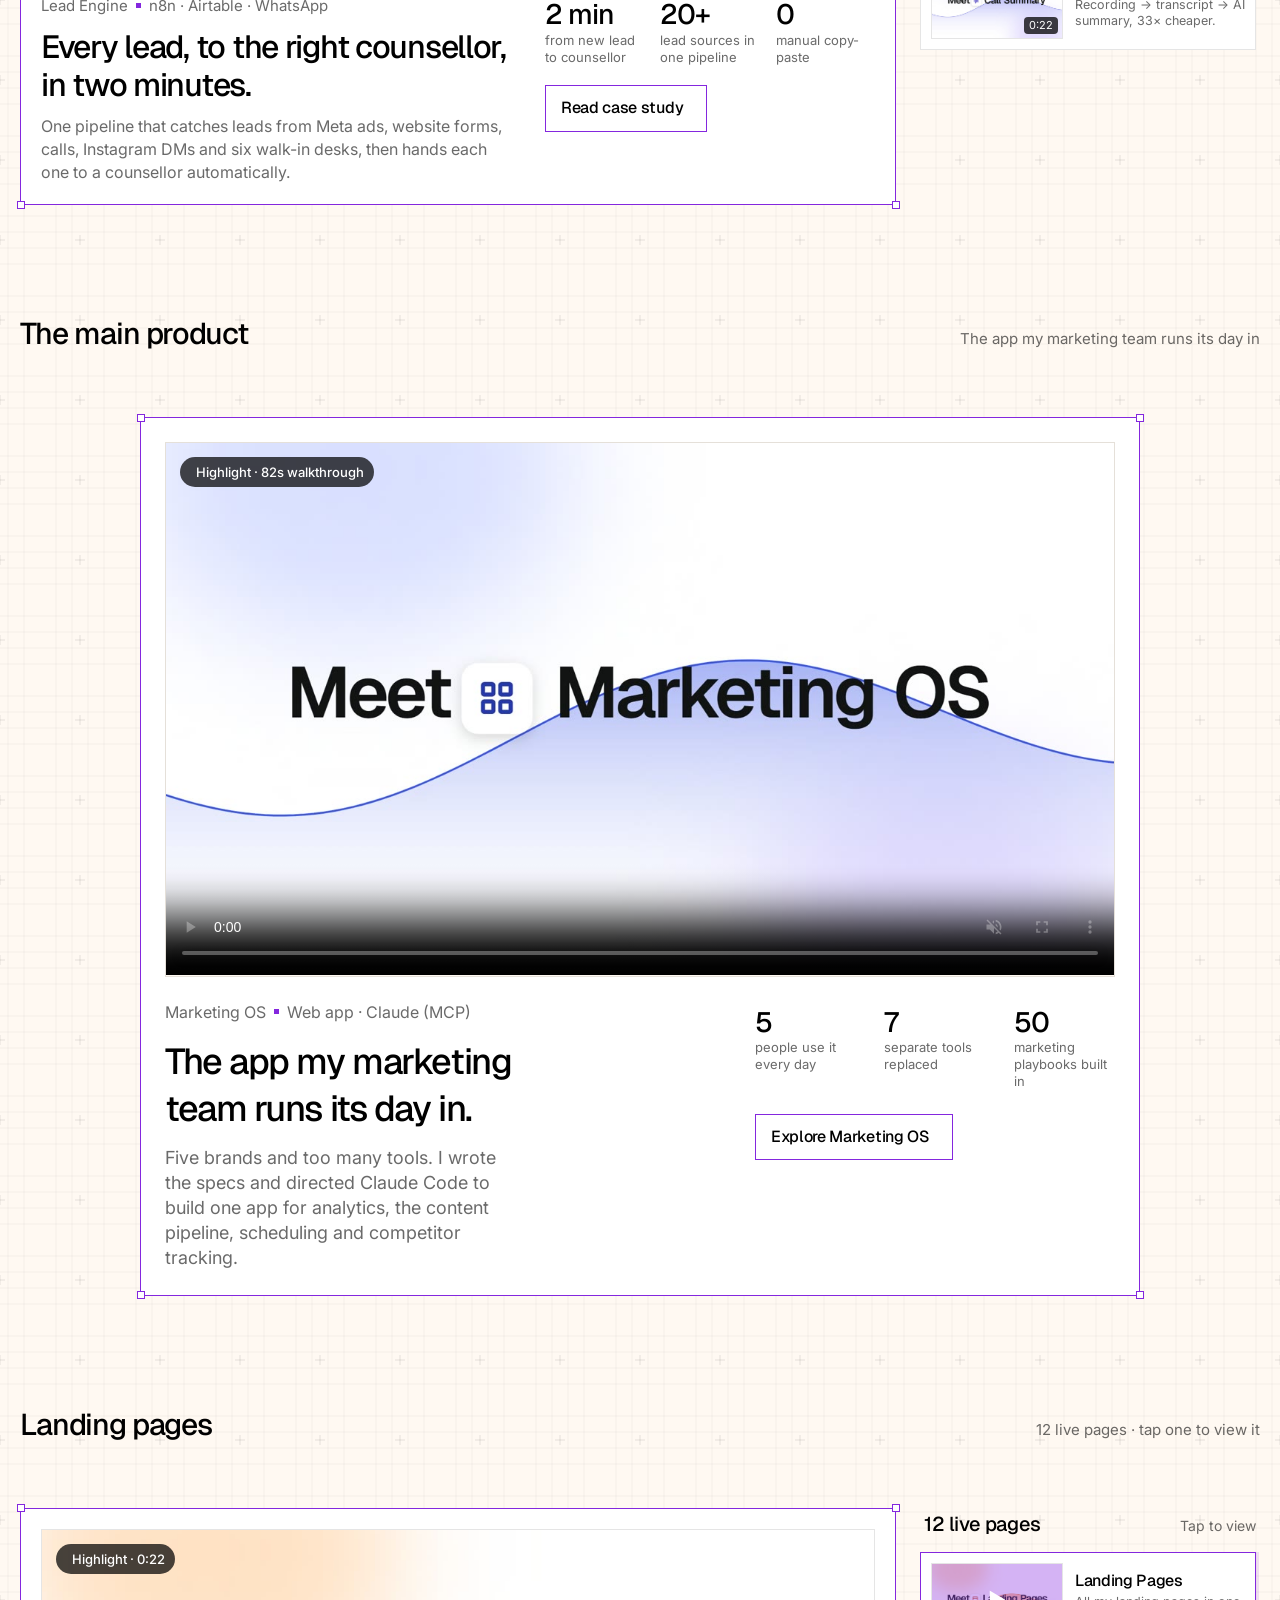
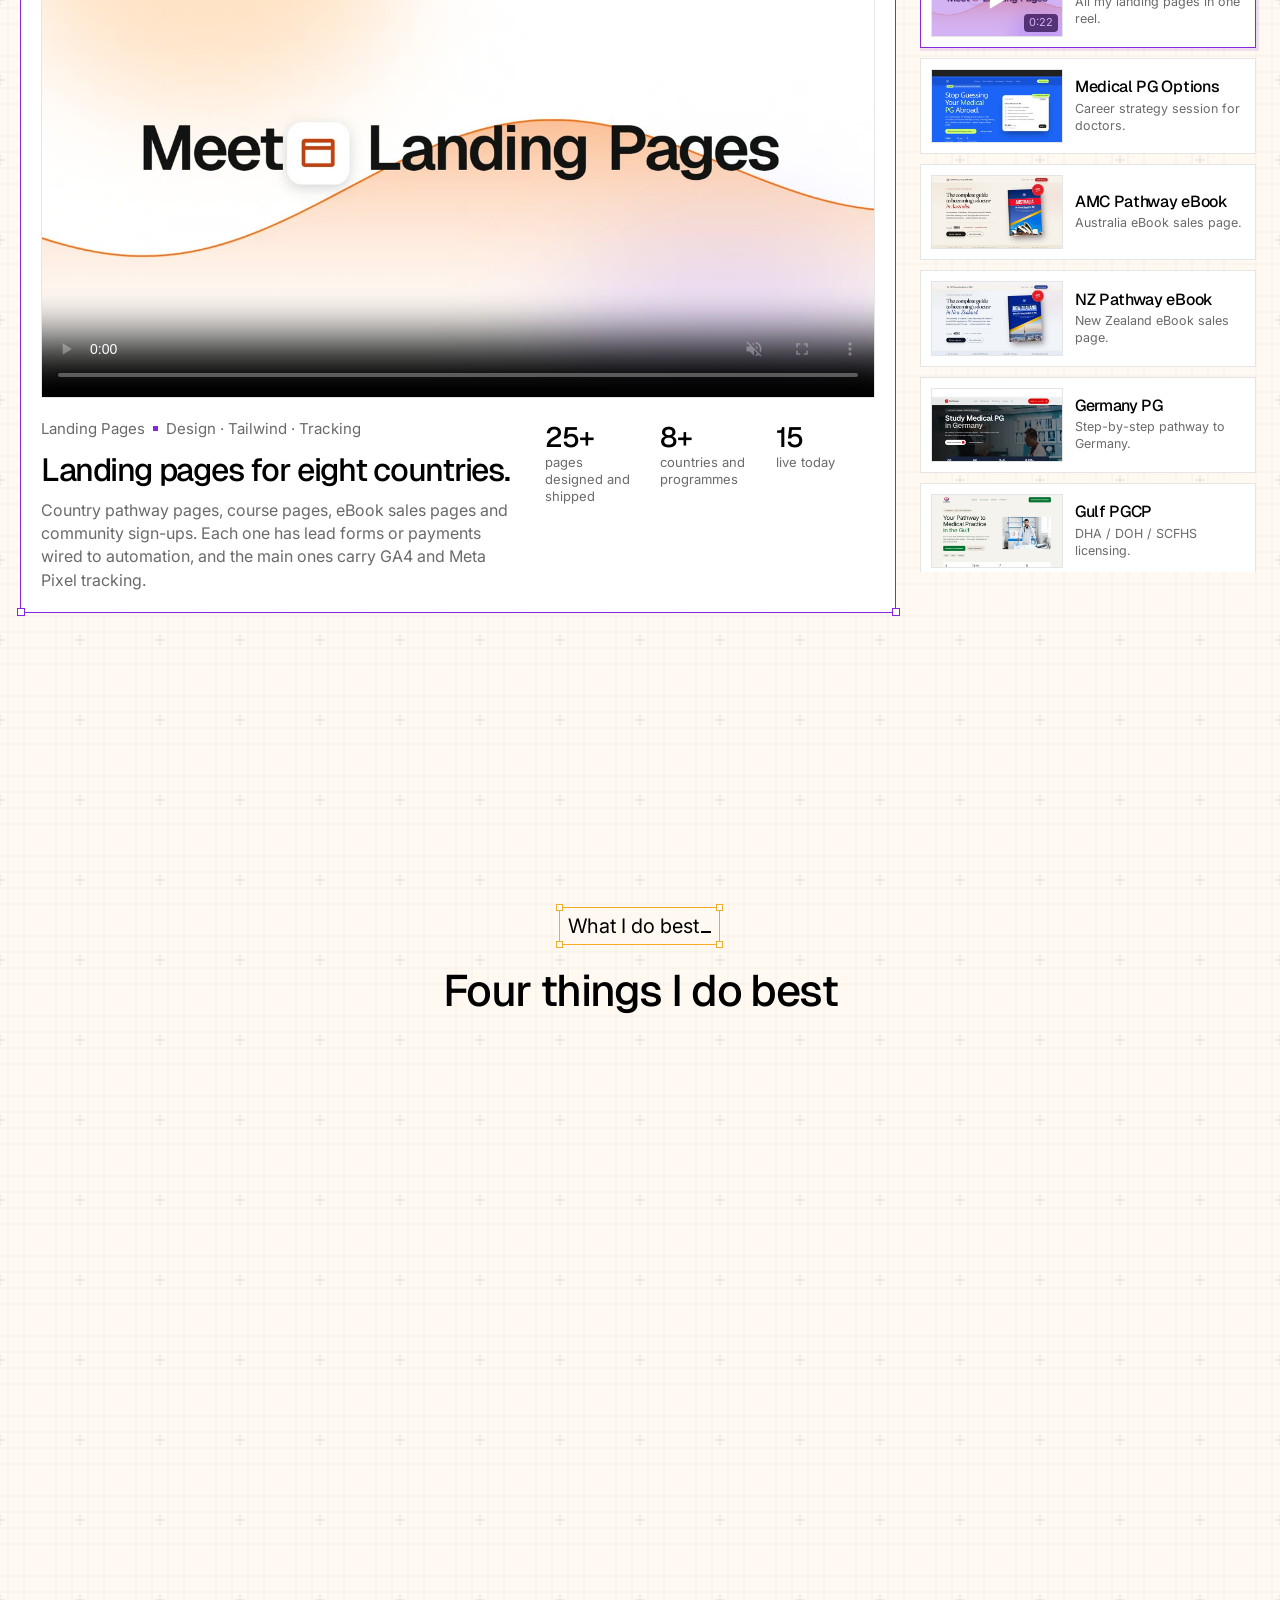
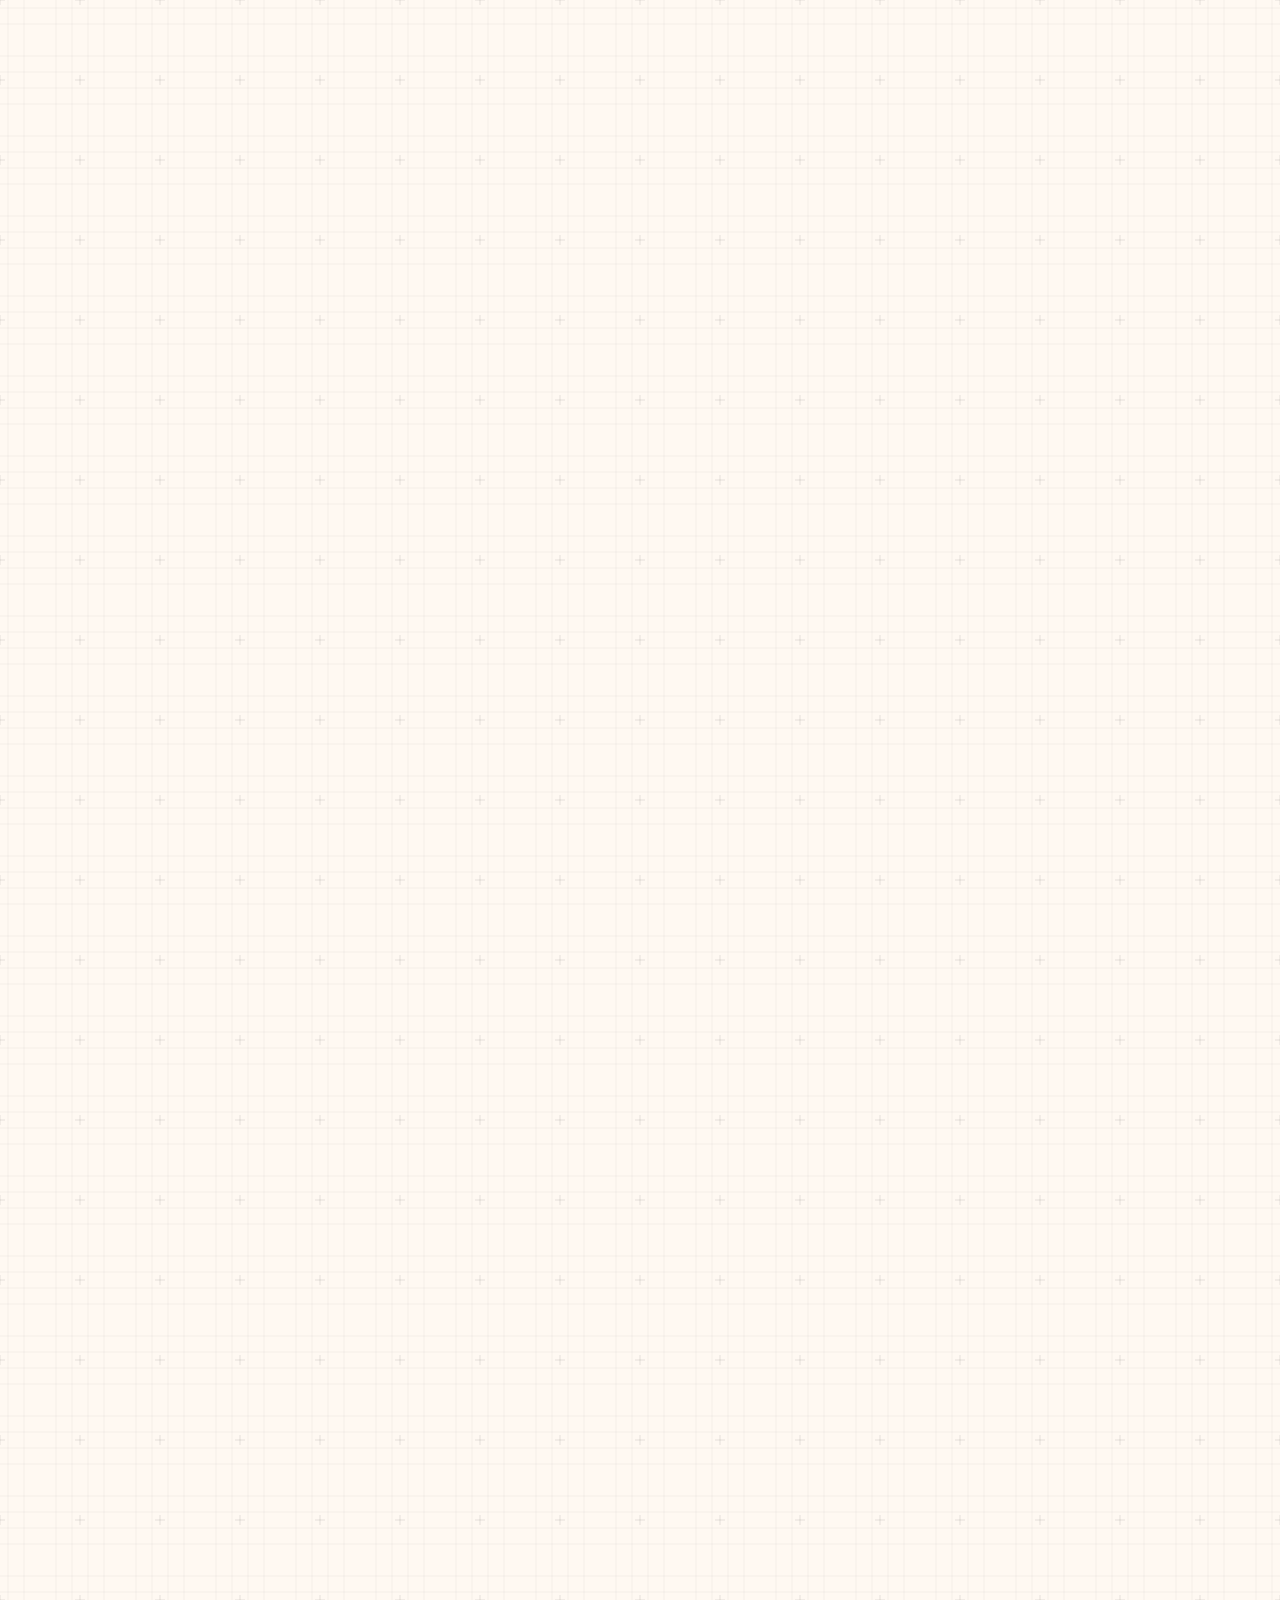
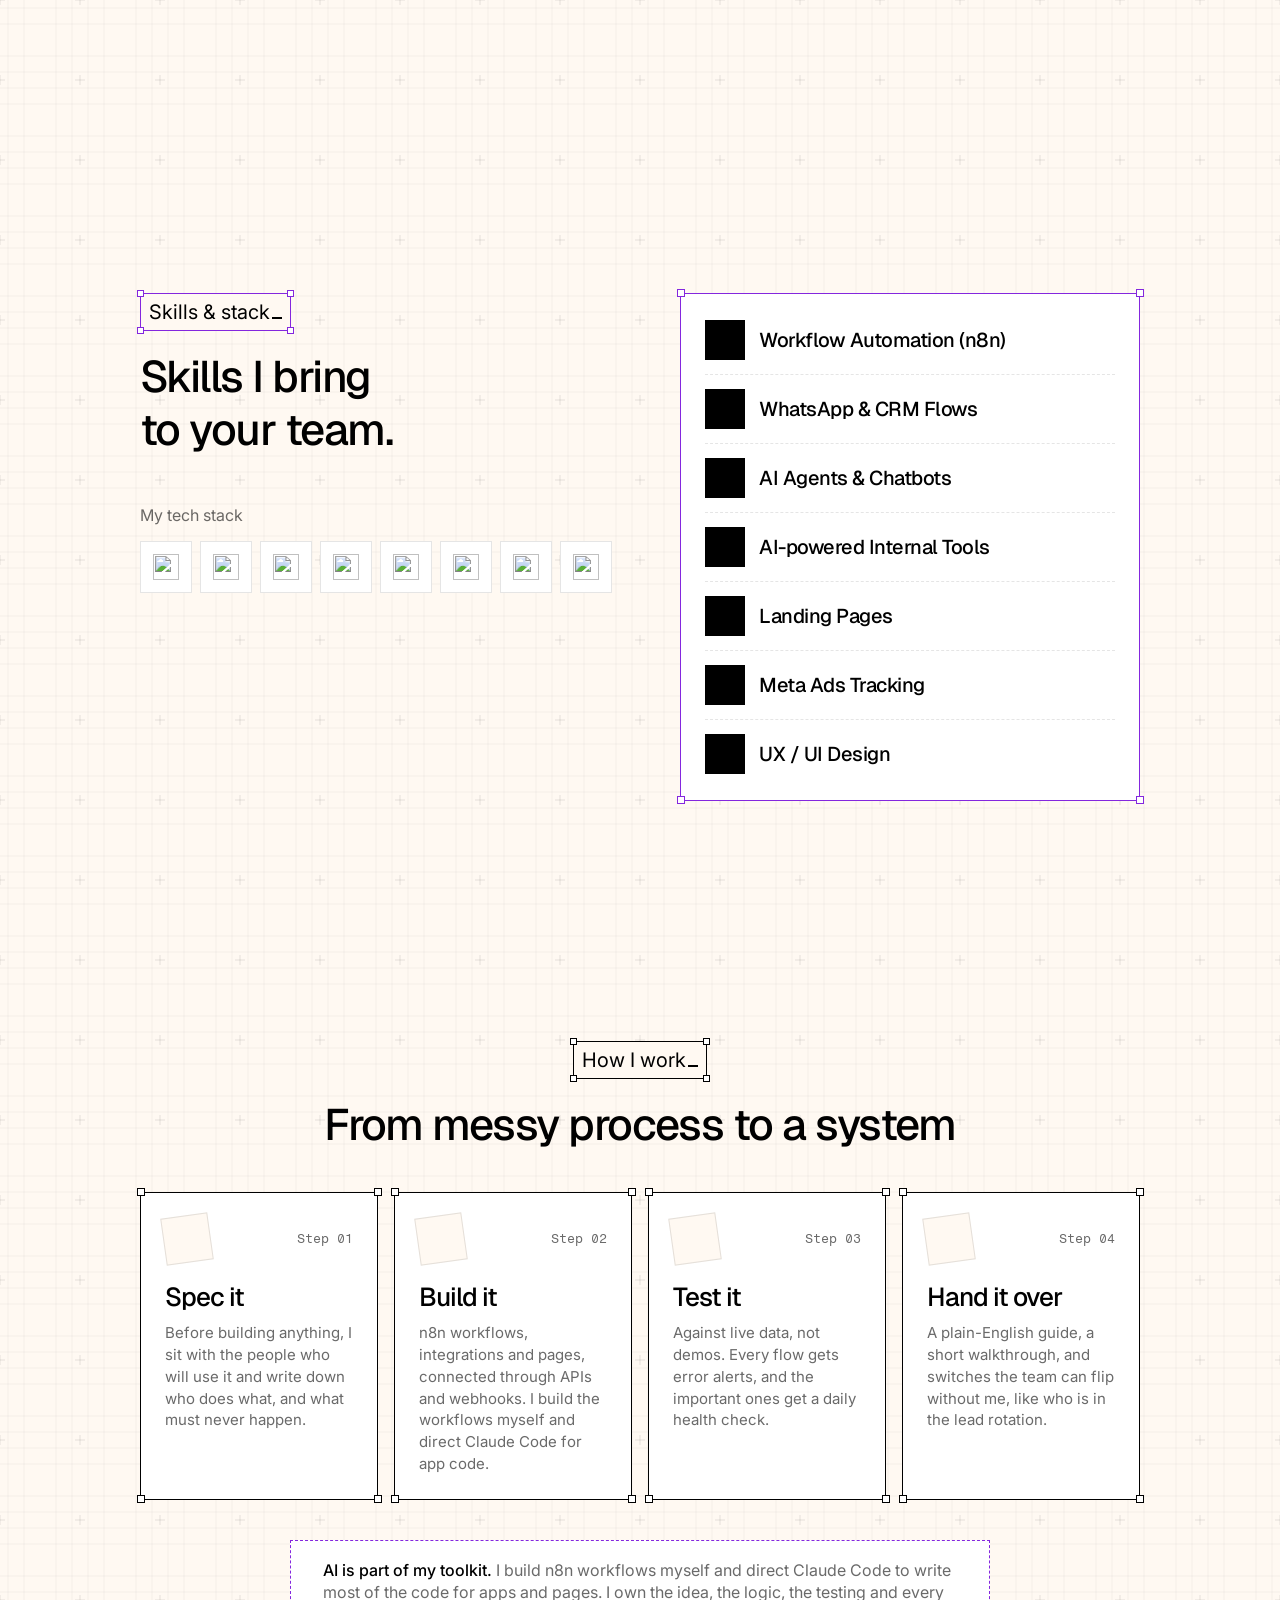
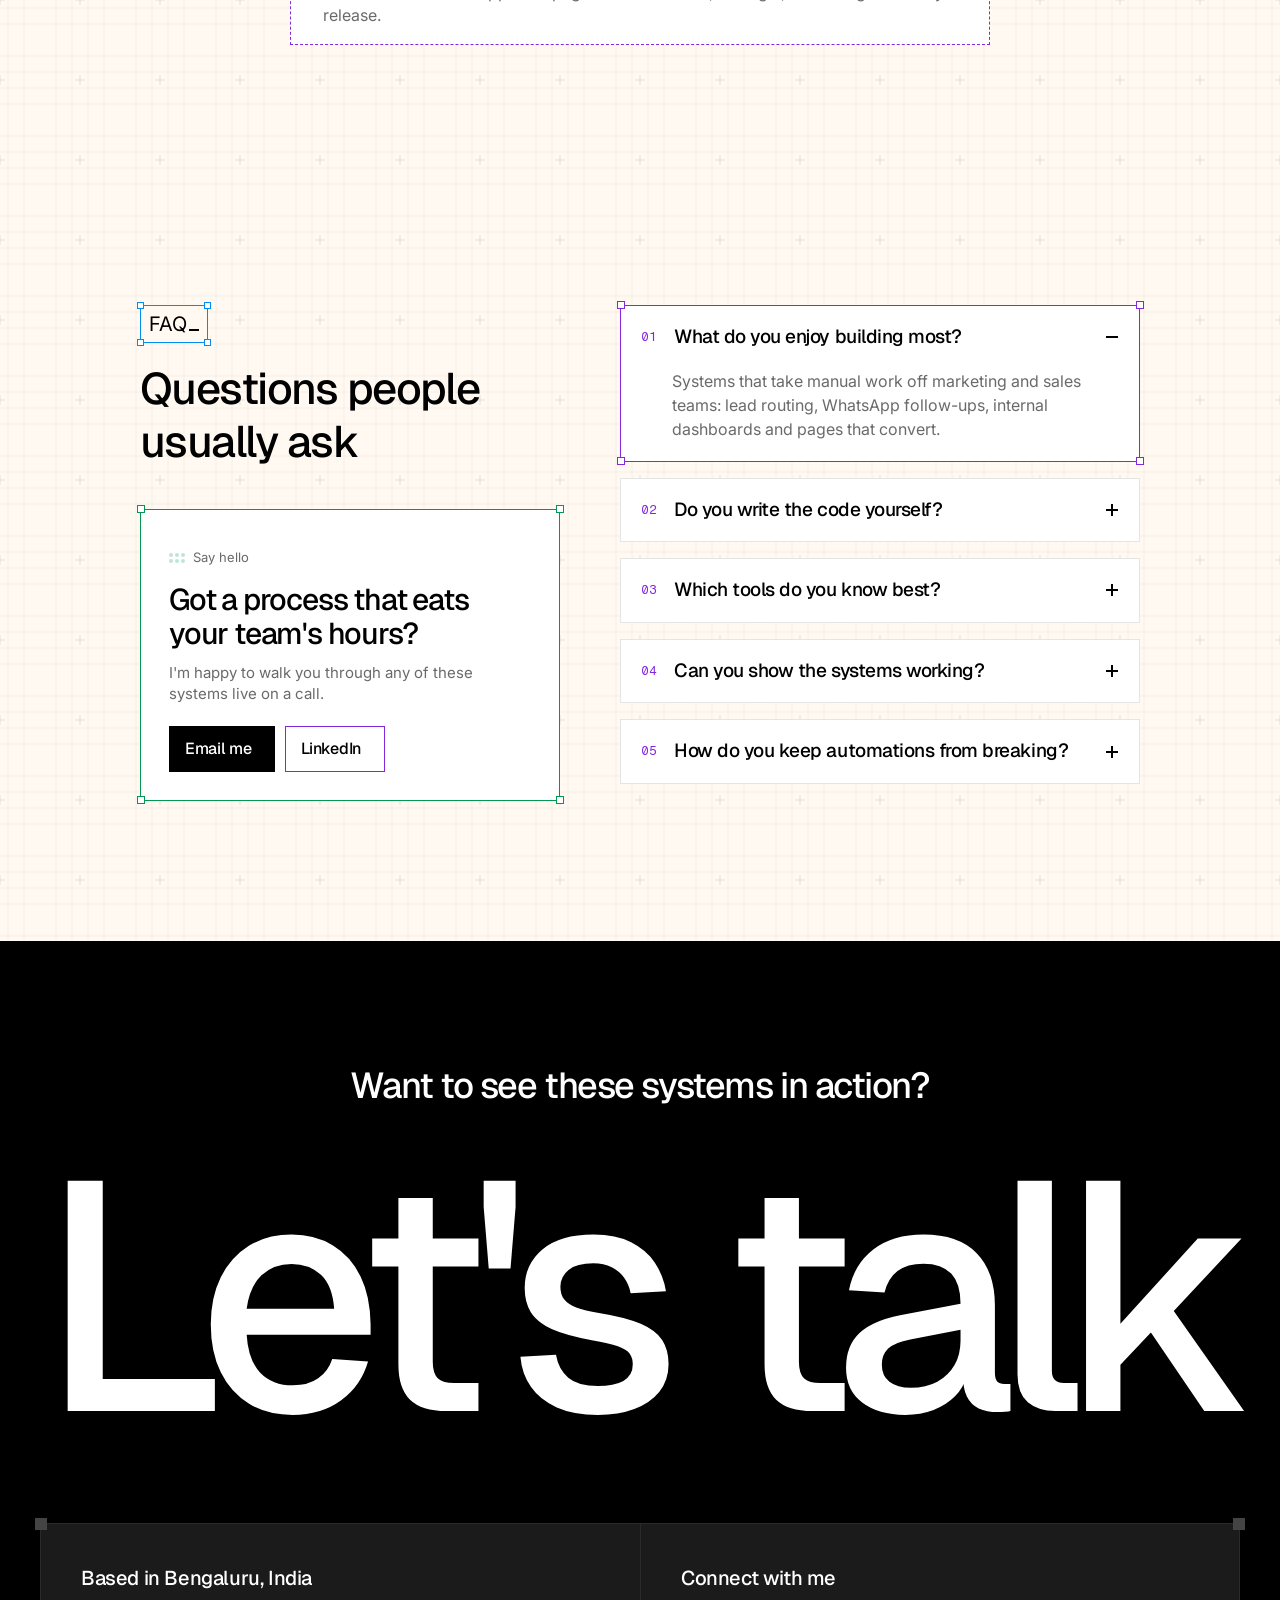
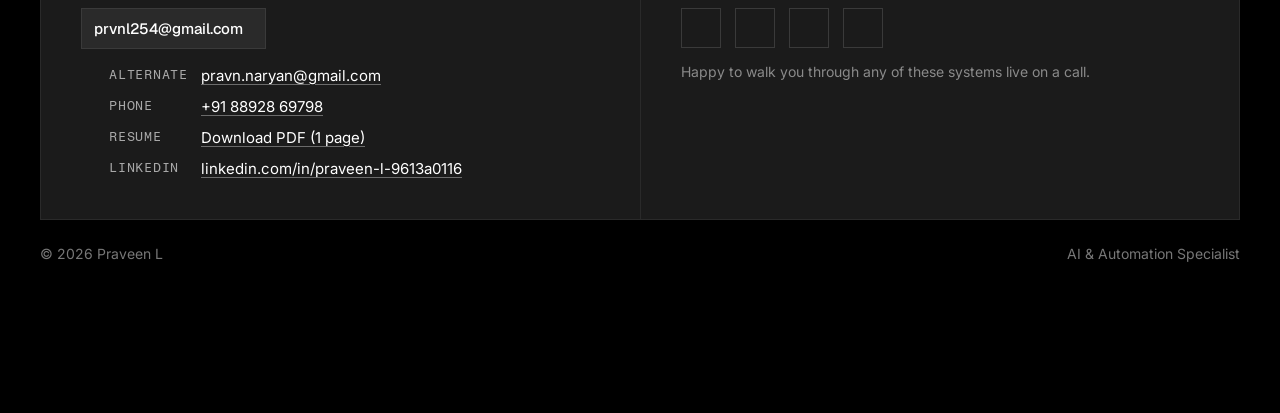
==== commit 7c610c1c: "Cache-busting version tags on CSS/JS links Co-Authored-By: Claude Opus 5.5 <noreply@anthropic.com>" ====
--- a/index.html
+++ b/index.html
@@ -24,7 +24,7 @@
 <link rel="preconnect" href="https://fonts.googleapis.com"><link rel="preconnect" href="https://fonts.gstatic.com" crossorigin>
 <link href="https://fonts.googleapis.com/css2?family=Geist:wght@500&family=Inter:wght@400;500;600;700&family=Yellowtail&family=Fragment+Mono&display=swap" rel="stylesheet">
 <script src="https://unpkg.com/@phosphor-icons/web@2.1.1"></script>
-<link rel="stylesheet" href="css/style.css">
+<link rel="stylesheet" href="css/style.css?v=202611102134">
 </head>
 <body data-page="home">
 
@@ -154,8 +154,8 @@
 
 <div id="foot"></div>
 
-<script src="js/data.js"></script>
-<script src="js/cards.js"></script>
+<script src="js/data.js?v=202611102134"></script>
+<script src="js/cards.js?v=202611102134"></script>
 <script>
   const pad = n => String(n).padStart(2, '0');
   document.getElementById('nums').innerHTML = STATS.map(([v, l, r], i) => `
@@ -184,6 +184,6 @@
     <div class="a"><div><p>${a}</p></div></div></div>`).join('');
 </script>
 <script src="https://unpkg.com/lenis@1.1.13/dist/lenis.min.js"></script>
-<script src="js/main.js"></script>
+<script src="js/main.js?v=202611102134"></script>
 </body>
 </html>
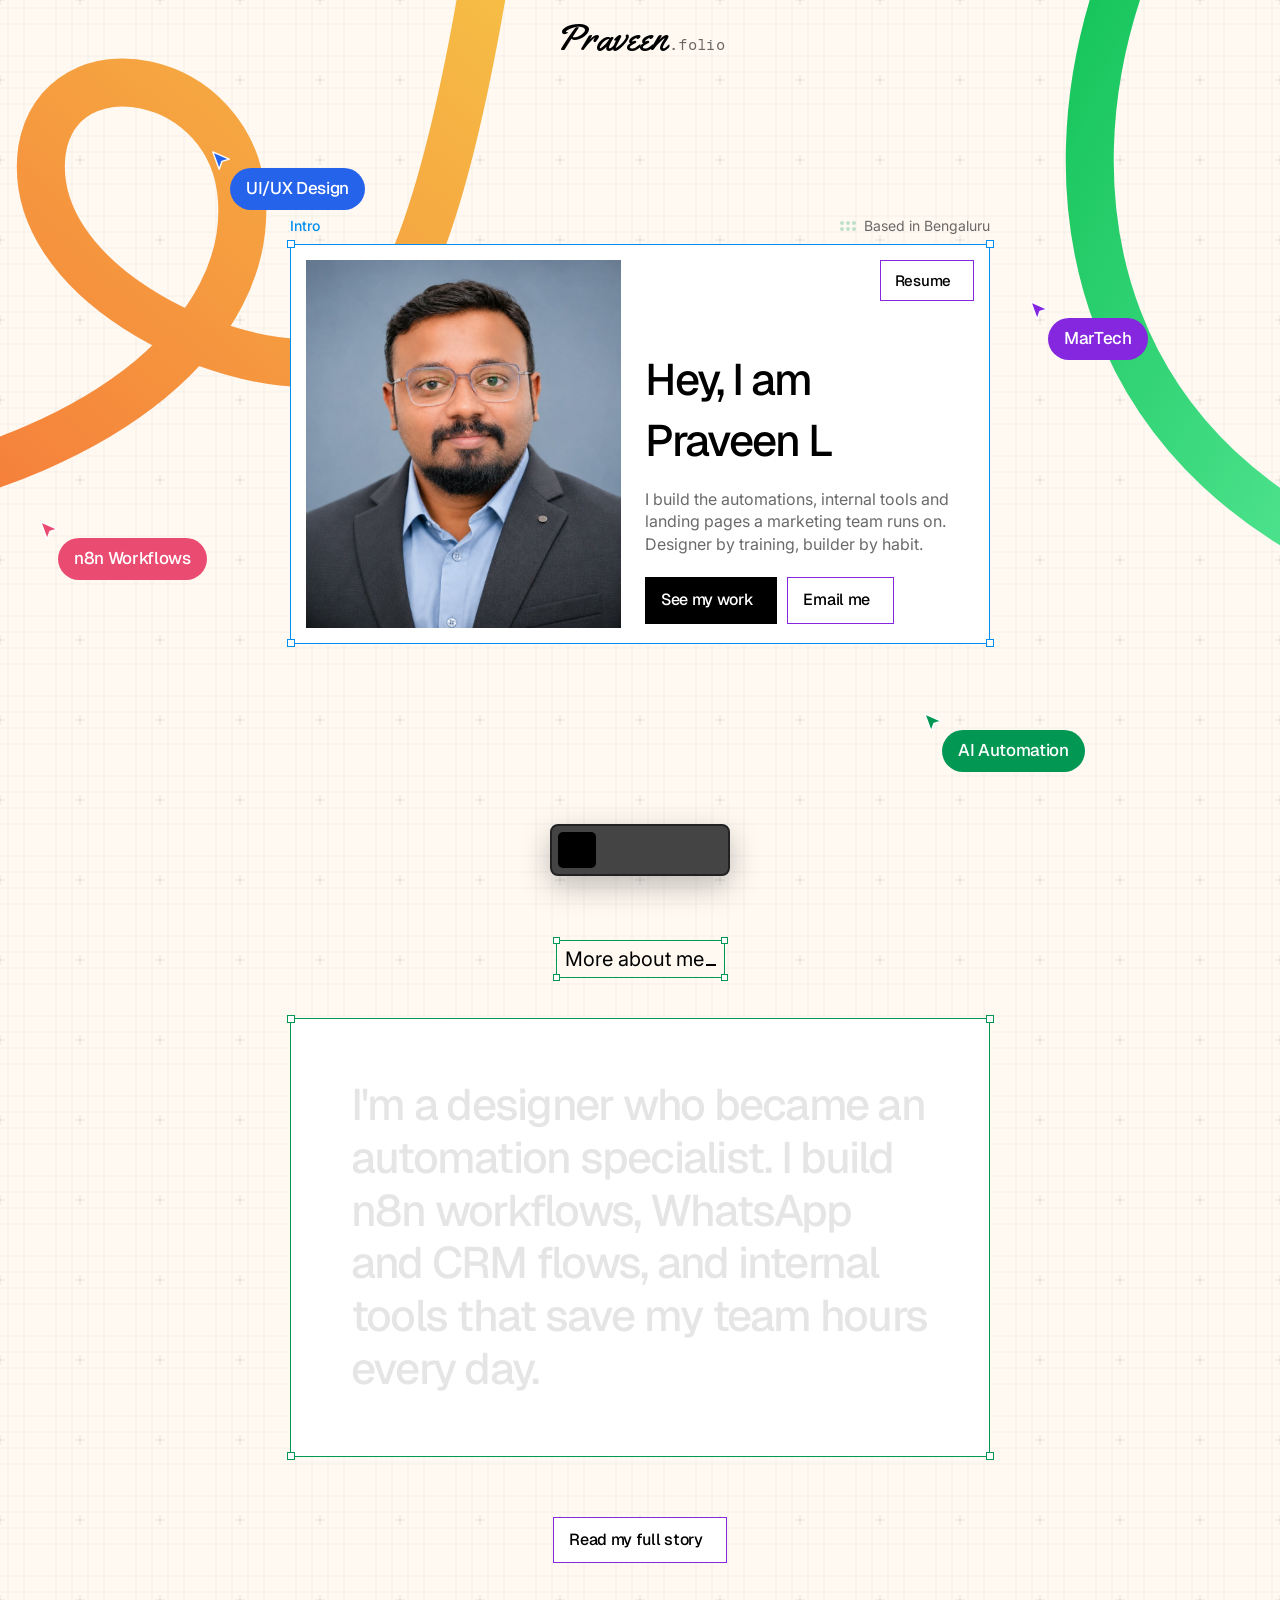
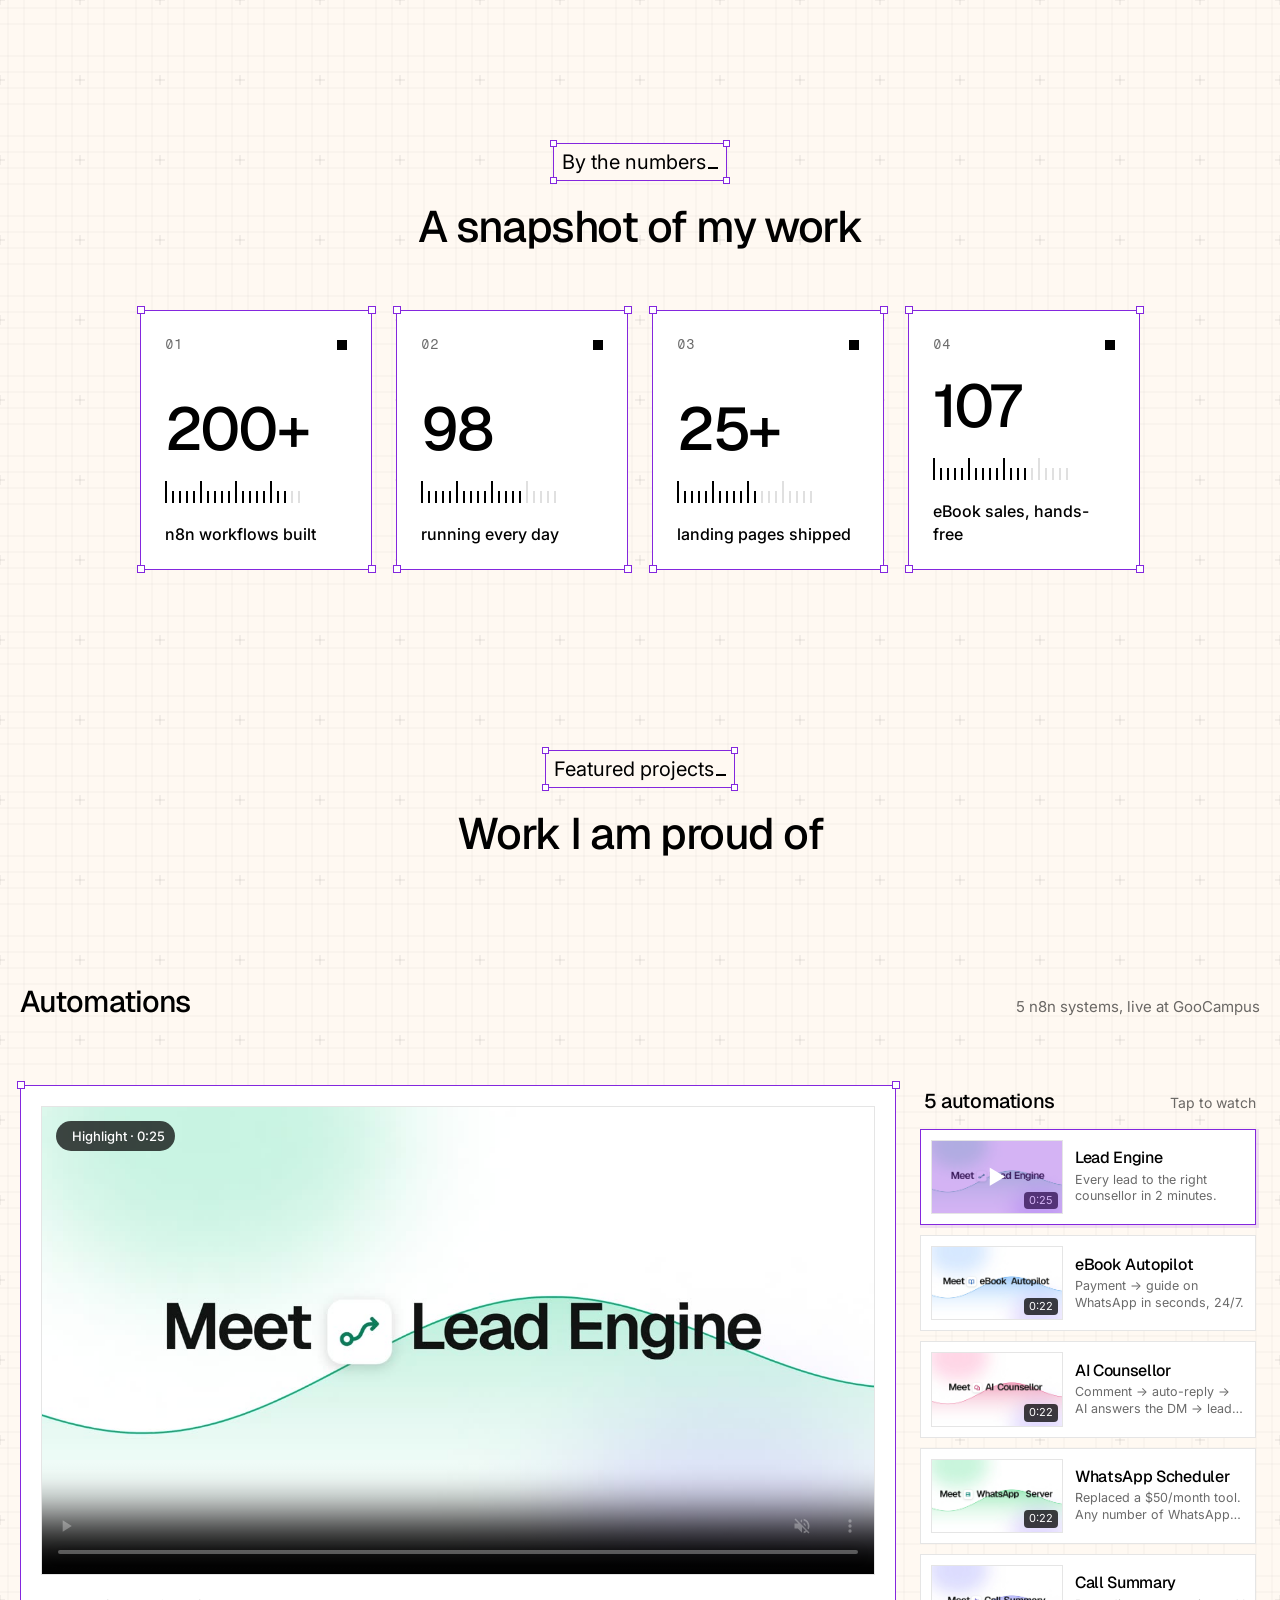
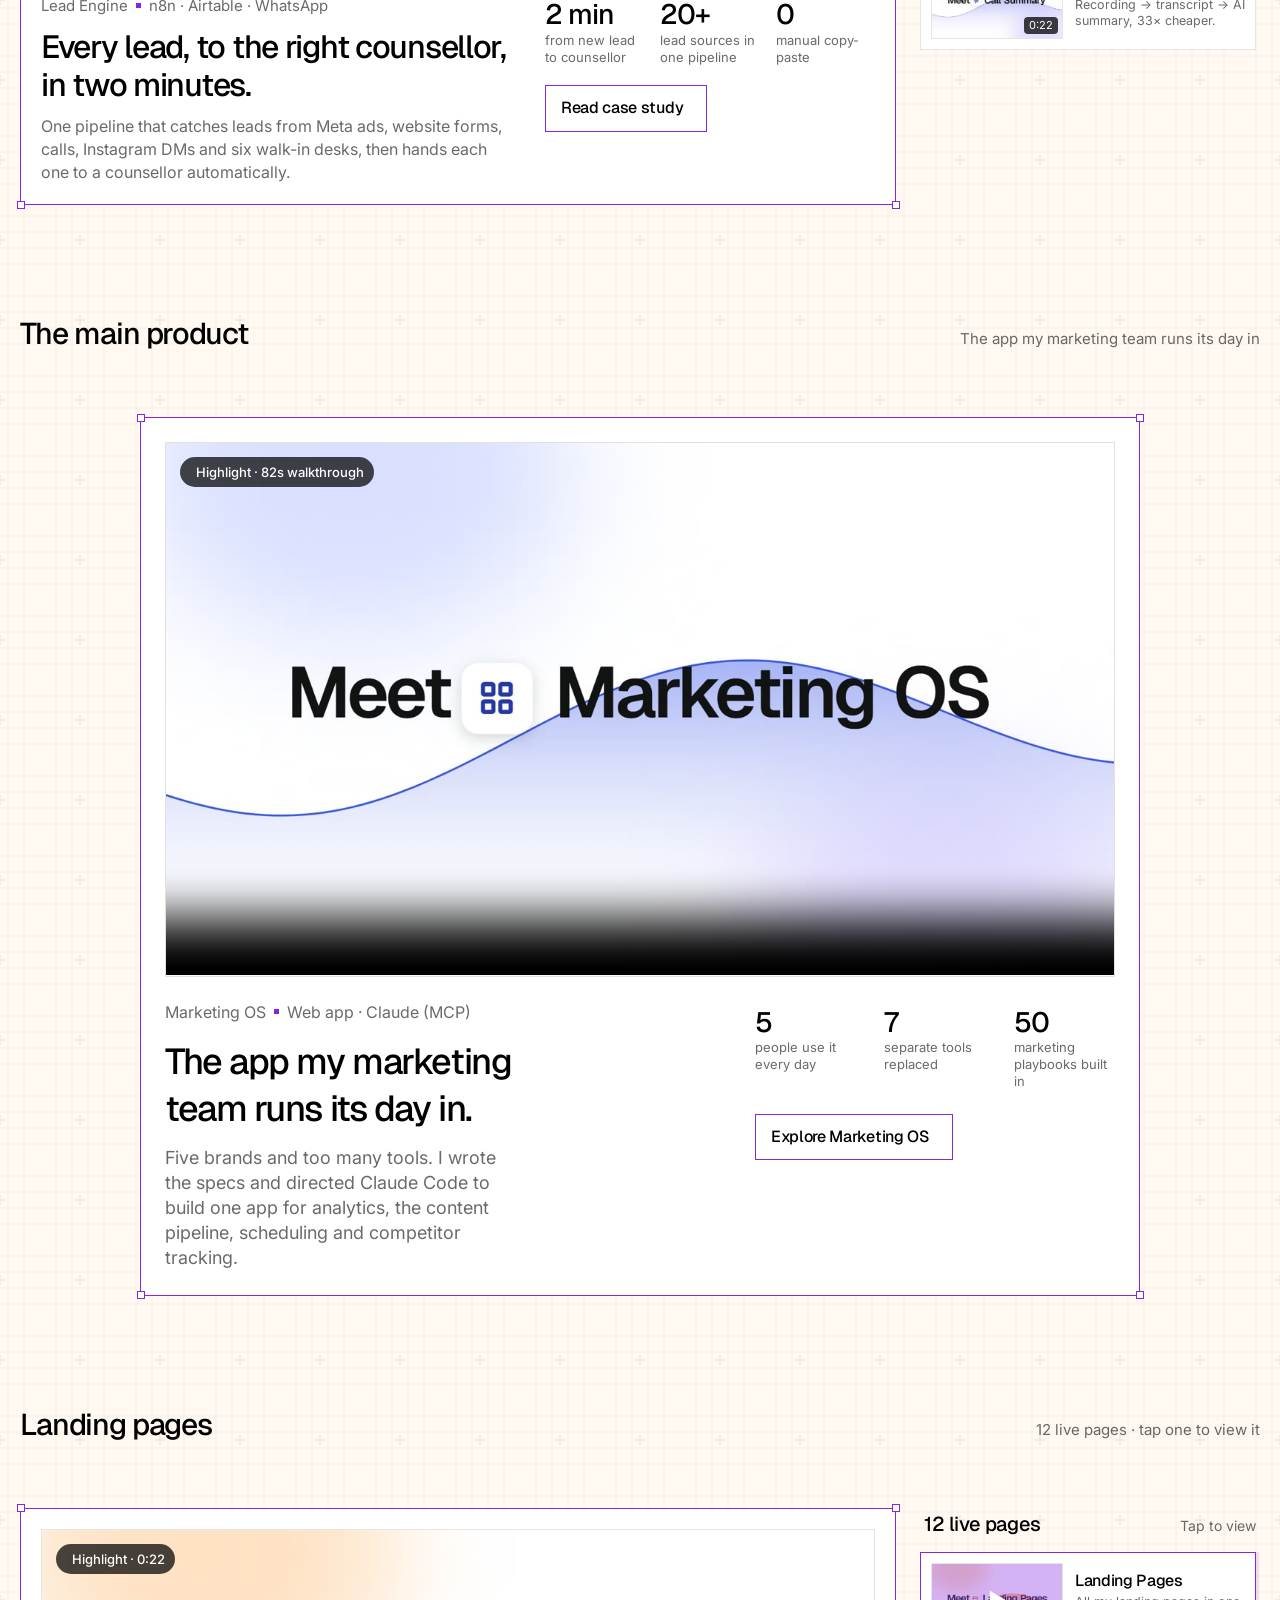
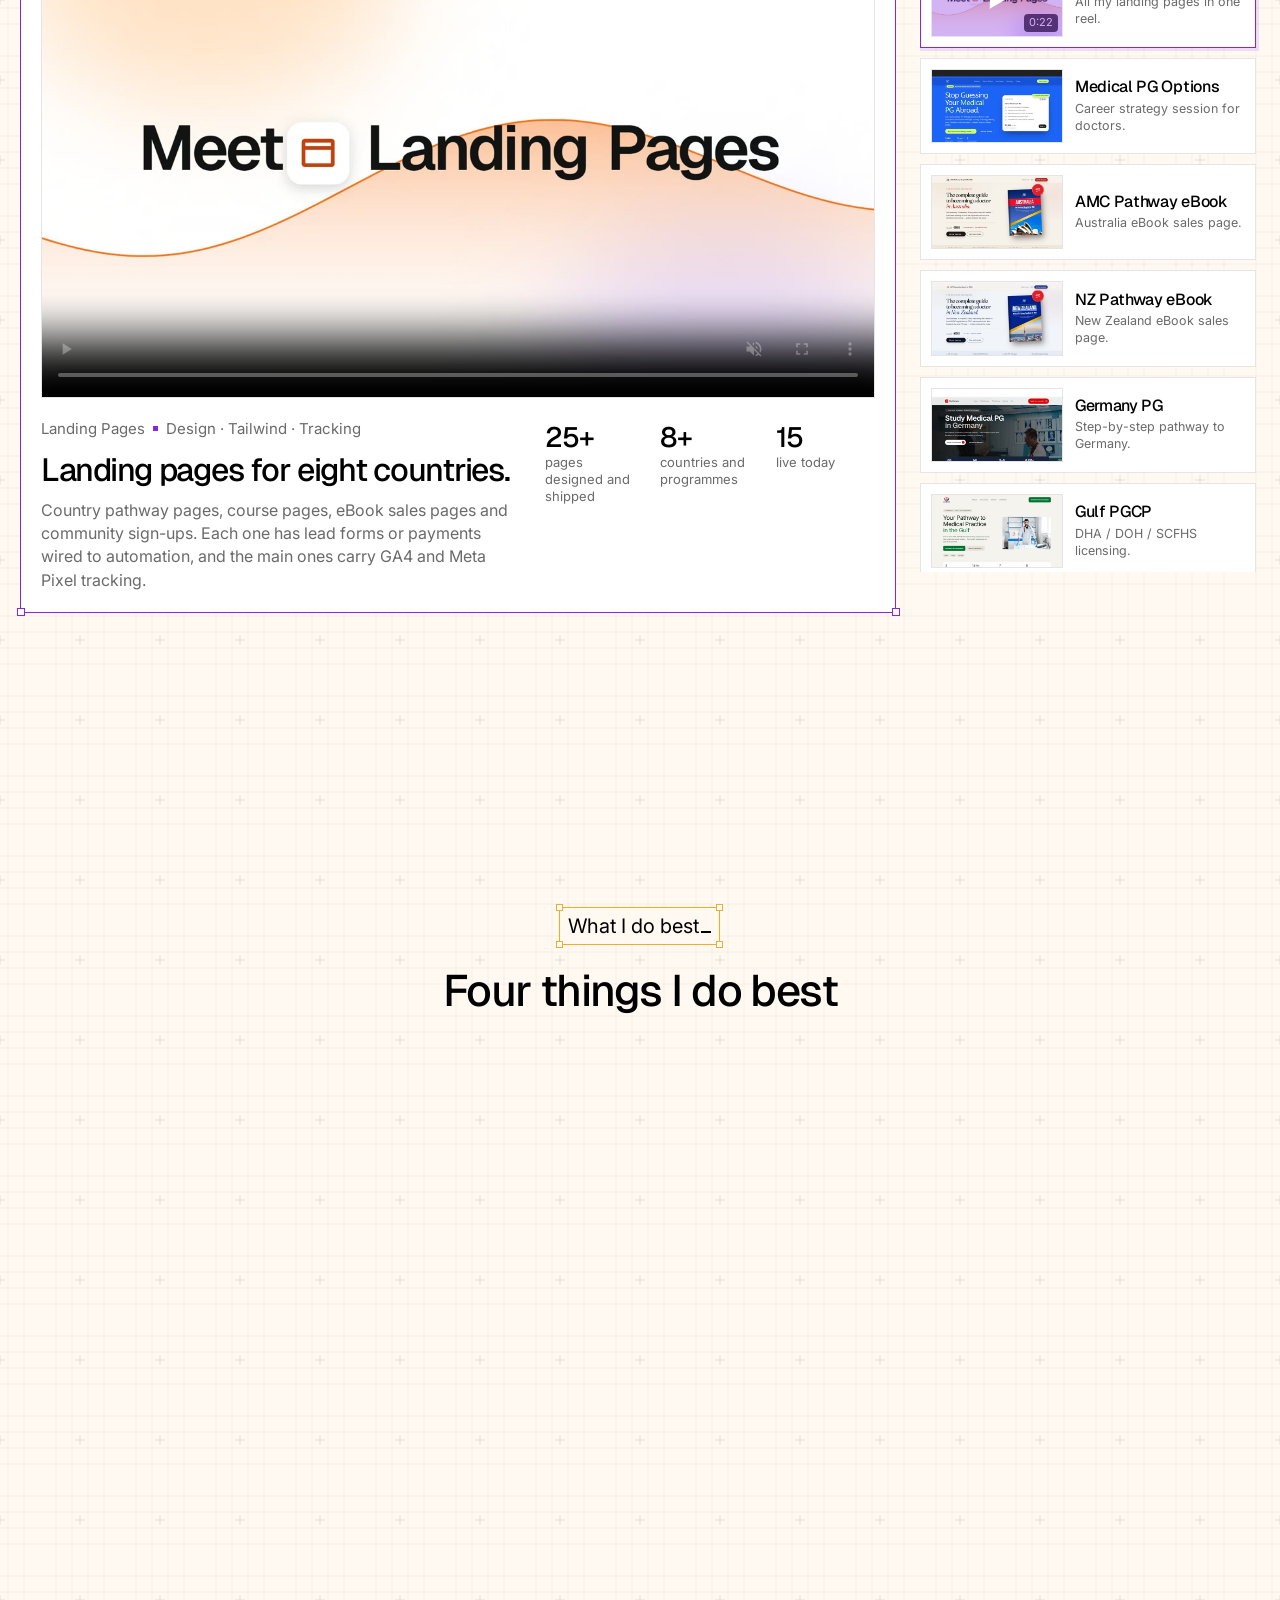
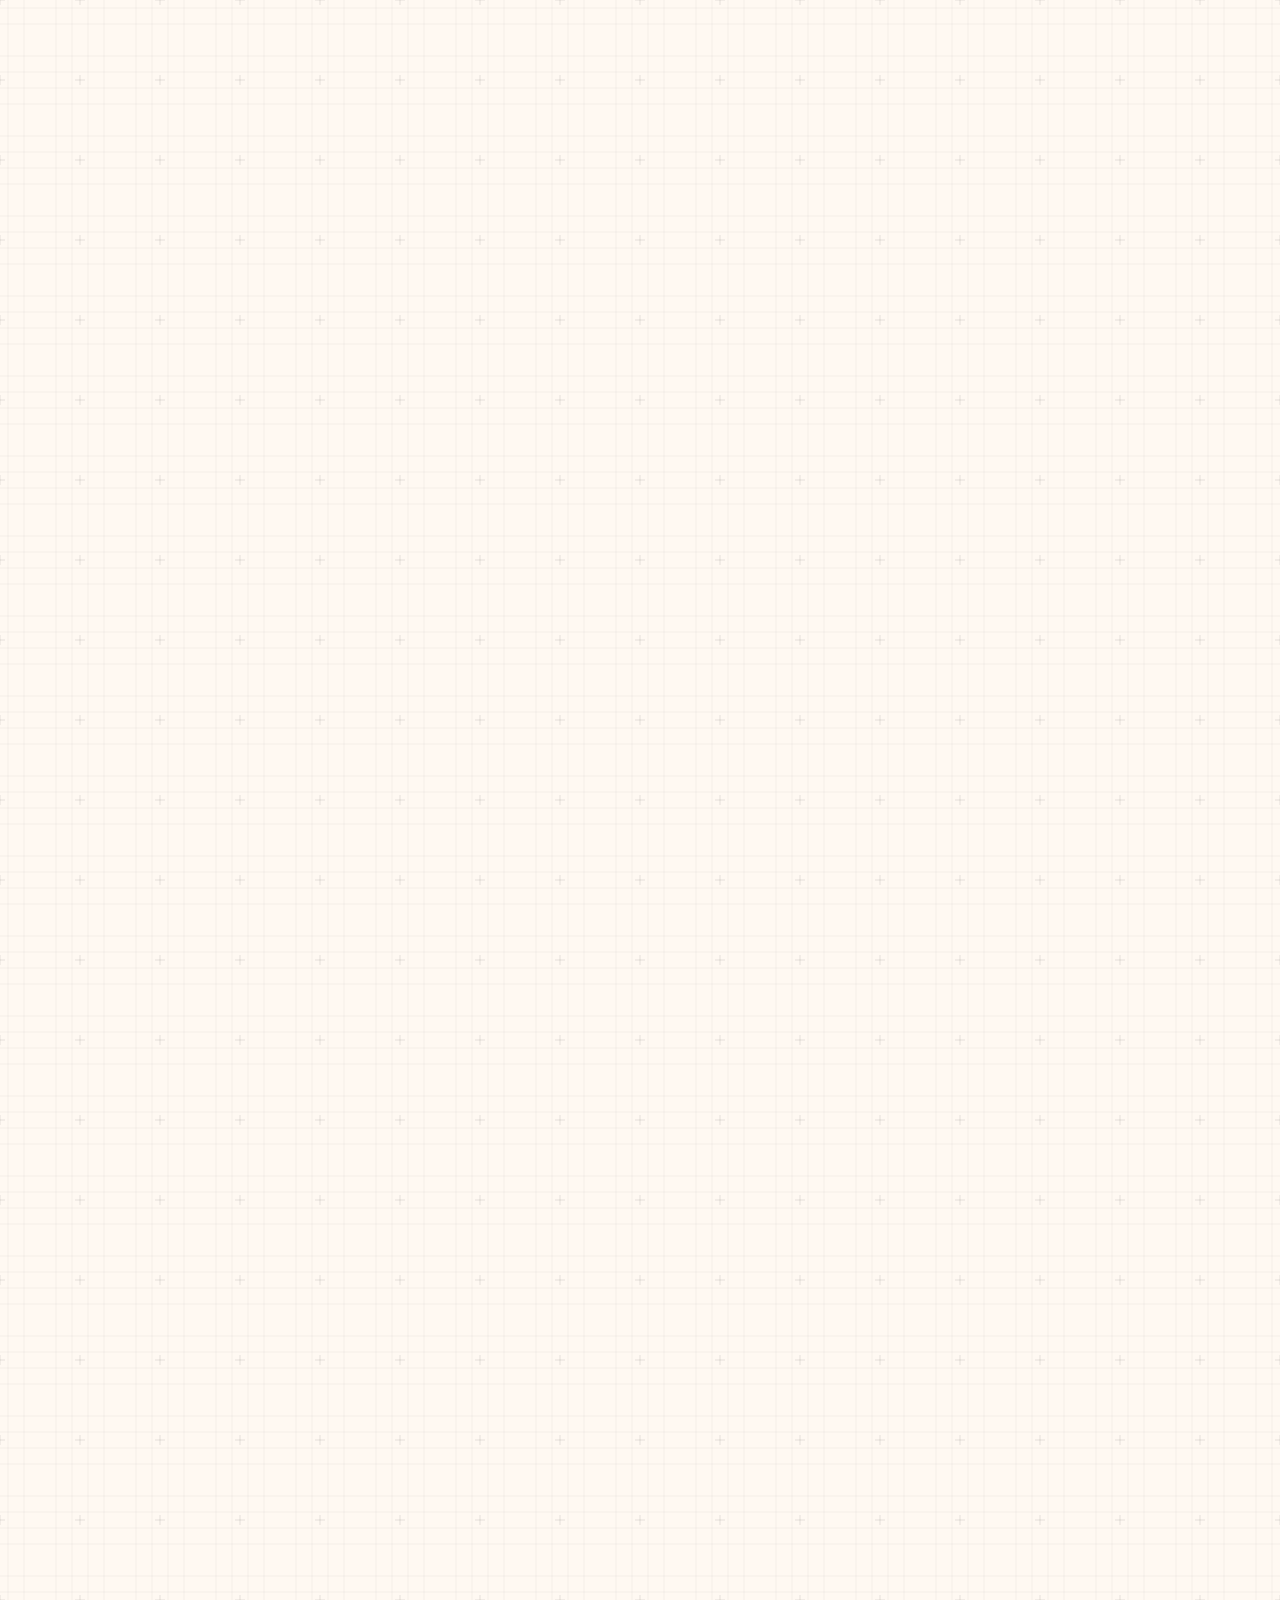
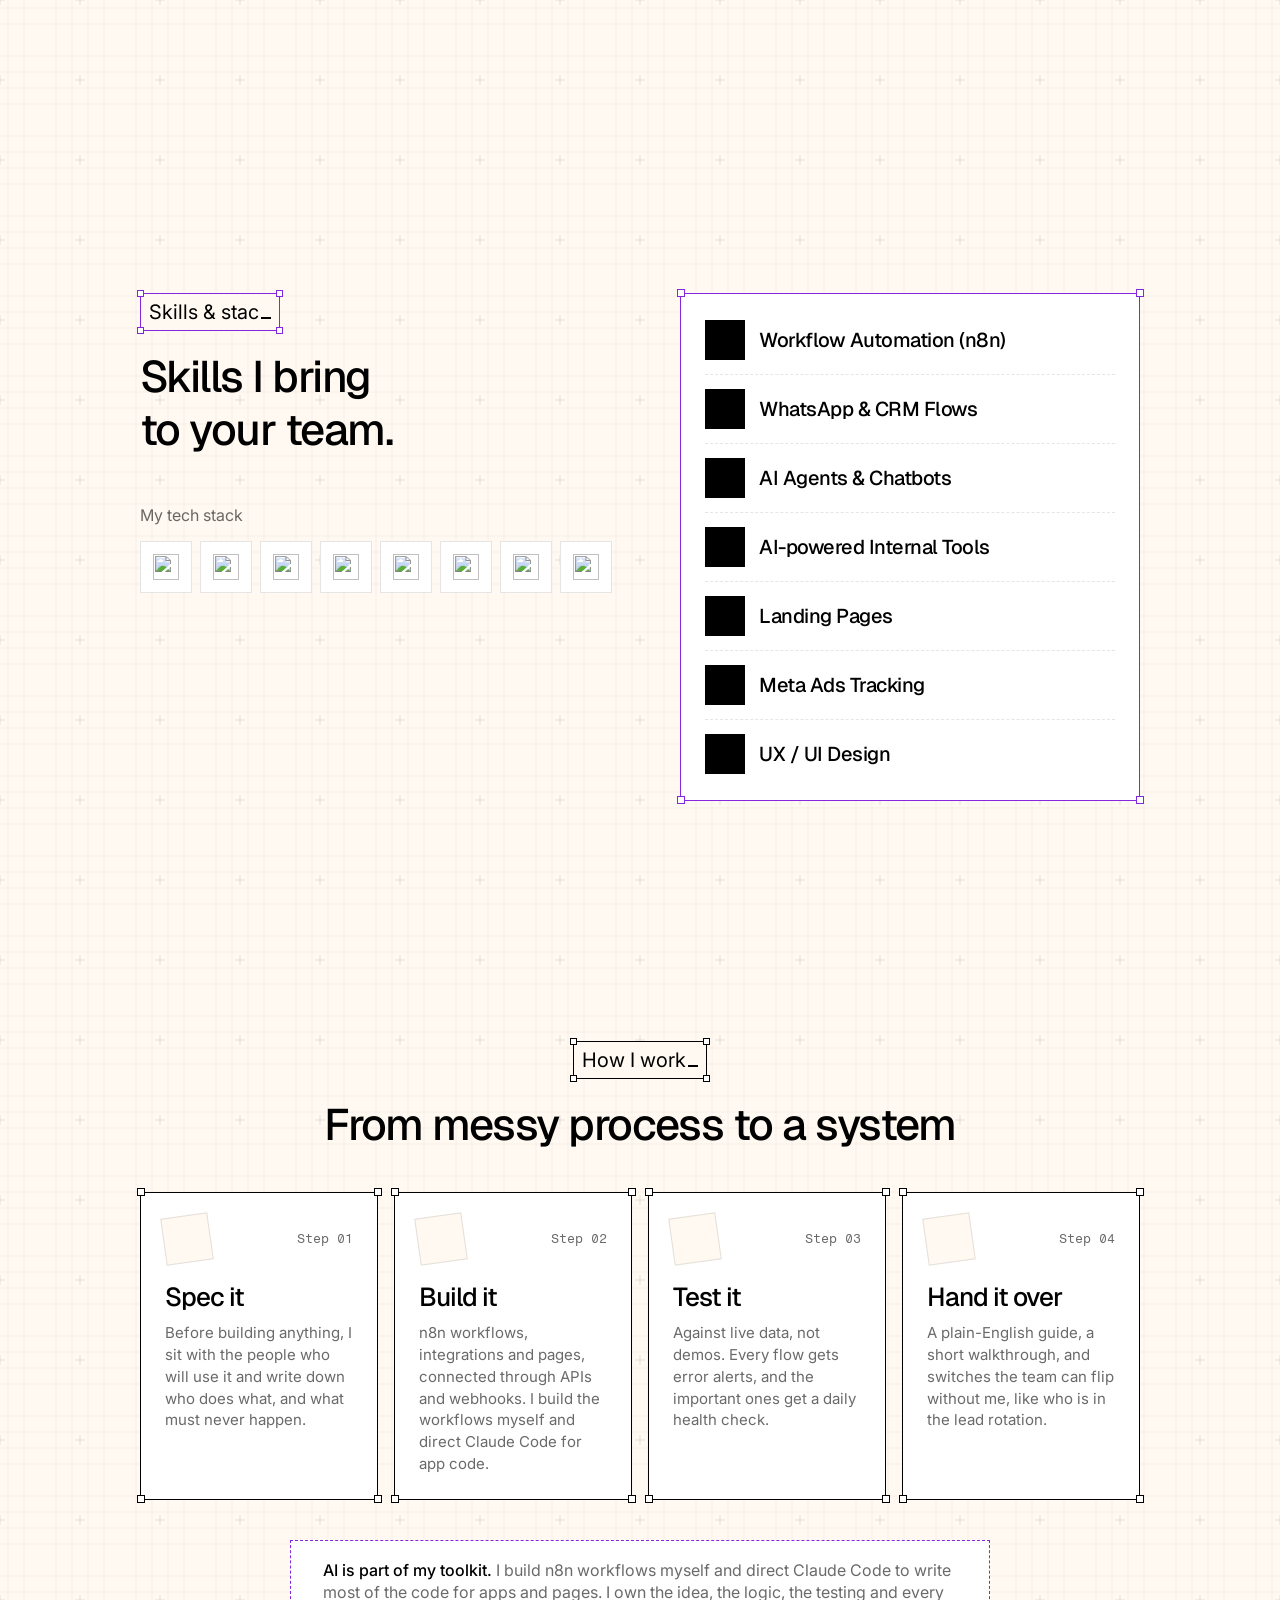
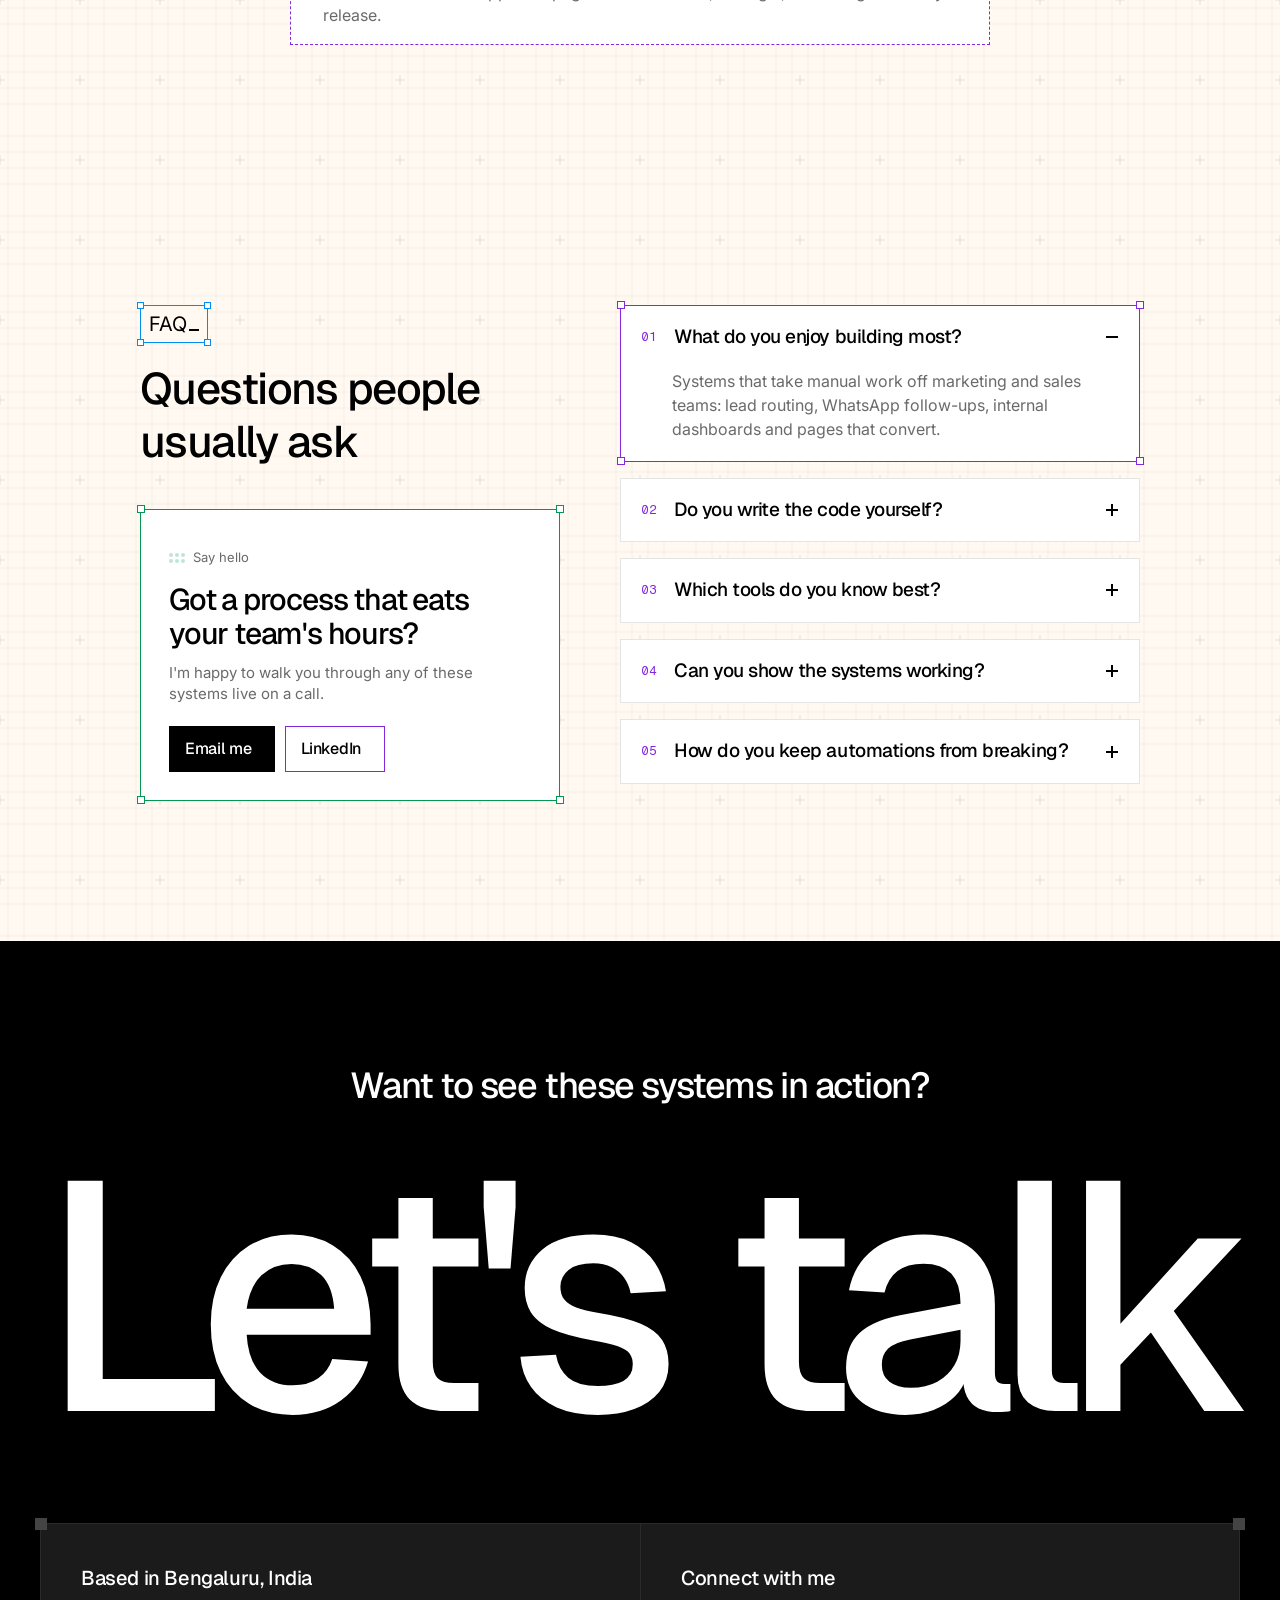
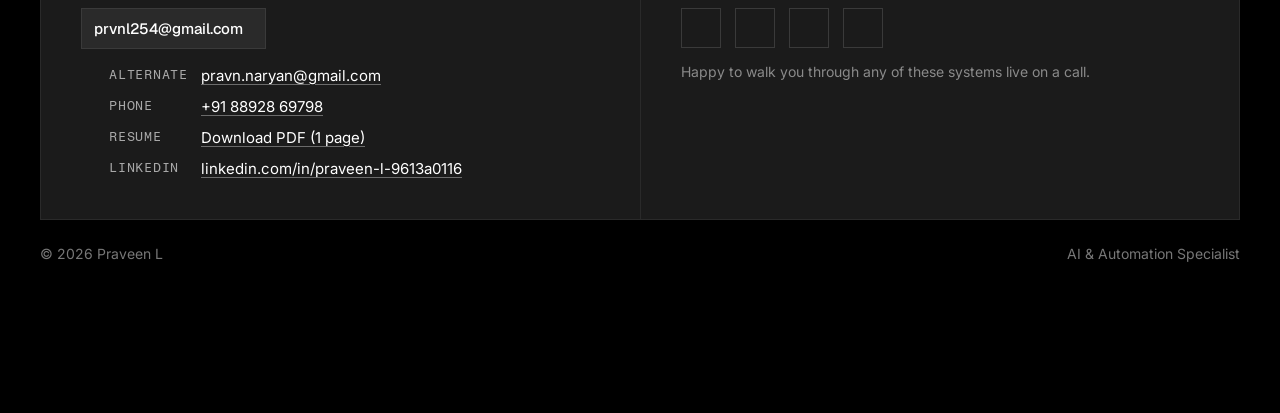
==== commit 4deeeeb9: "New professional headshot on hero, About and link preview Co-Authored-By: Claude Opus 5.5 <noreply@a" ====
--- a/index.html
+++ b/index.html
@@ -24,7 +24,7 @@
 <link rel="preconnect" href="https://fonts.googleapis.com"><link rel="preconnect" href="https://fonts.gstatic.com" crossorigin>
 <link href="https://fonts.googleapis.com/css2?family=Geist:wght@500&family=Inter:wght@400;500;600;700&family=Yellowtail&family=Fragment+Mono&display=swap" rel="stylesheet">
 <script src="https://unpkg.com/@phosphor-icons/web@2.1.1"></script>
-<link rel="stylesheet" href="css/style.css?v=202611102134">
+<link rel="stylesheet" href="css/style.css?v=202611102145">
 </head>
 <body data-page="home">
 
@@ -154,8 +154,8 @@
 
 <div id="foot"></div>
 
-<script src="js/data.js?v=202611102134"></script>
-<script src="js/cards.js?v=202611102134"></script>
+<script src="js/data.js?v=202611102145"></script>
+<script src="js/cards.js?v=202611102145"></script>
 <script>
   const pad = n => String(n).padStart(2, '0');
   document.getElementById('nums').innerHTML = STATS.map(([v, l, r], i) => `
@@ -184,6 +184,6 @@
     <div class="a"><div><p>${a}</p></div></div></div>`).join('');
 </script>
 <script src="https://unpkg.com/lenis@1.1.13/dist/lenis.min.js"></script>
-<script src="js/main.js?v=202611102134"></script>
+<script src="js/main.js?v=202611102145"></script>
 </body>
 </html>
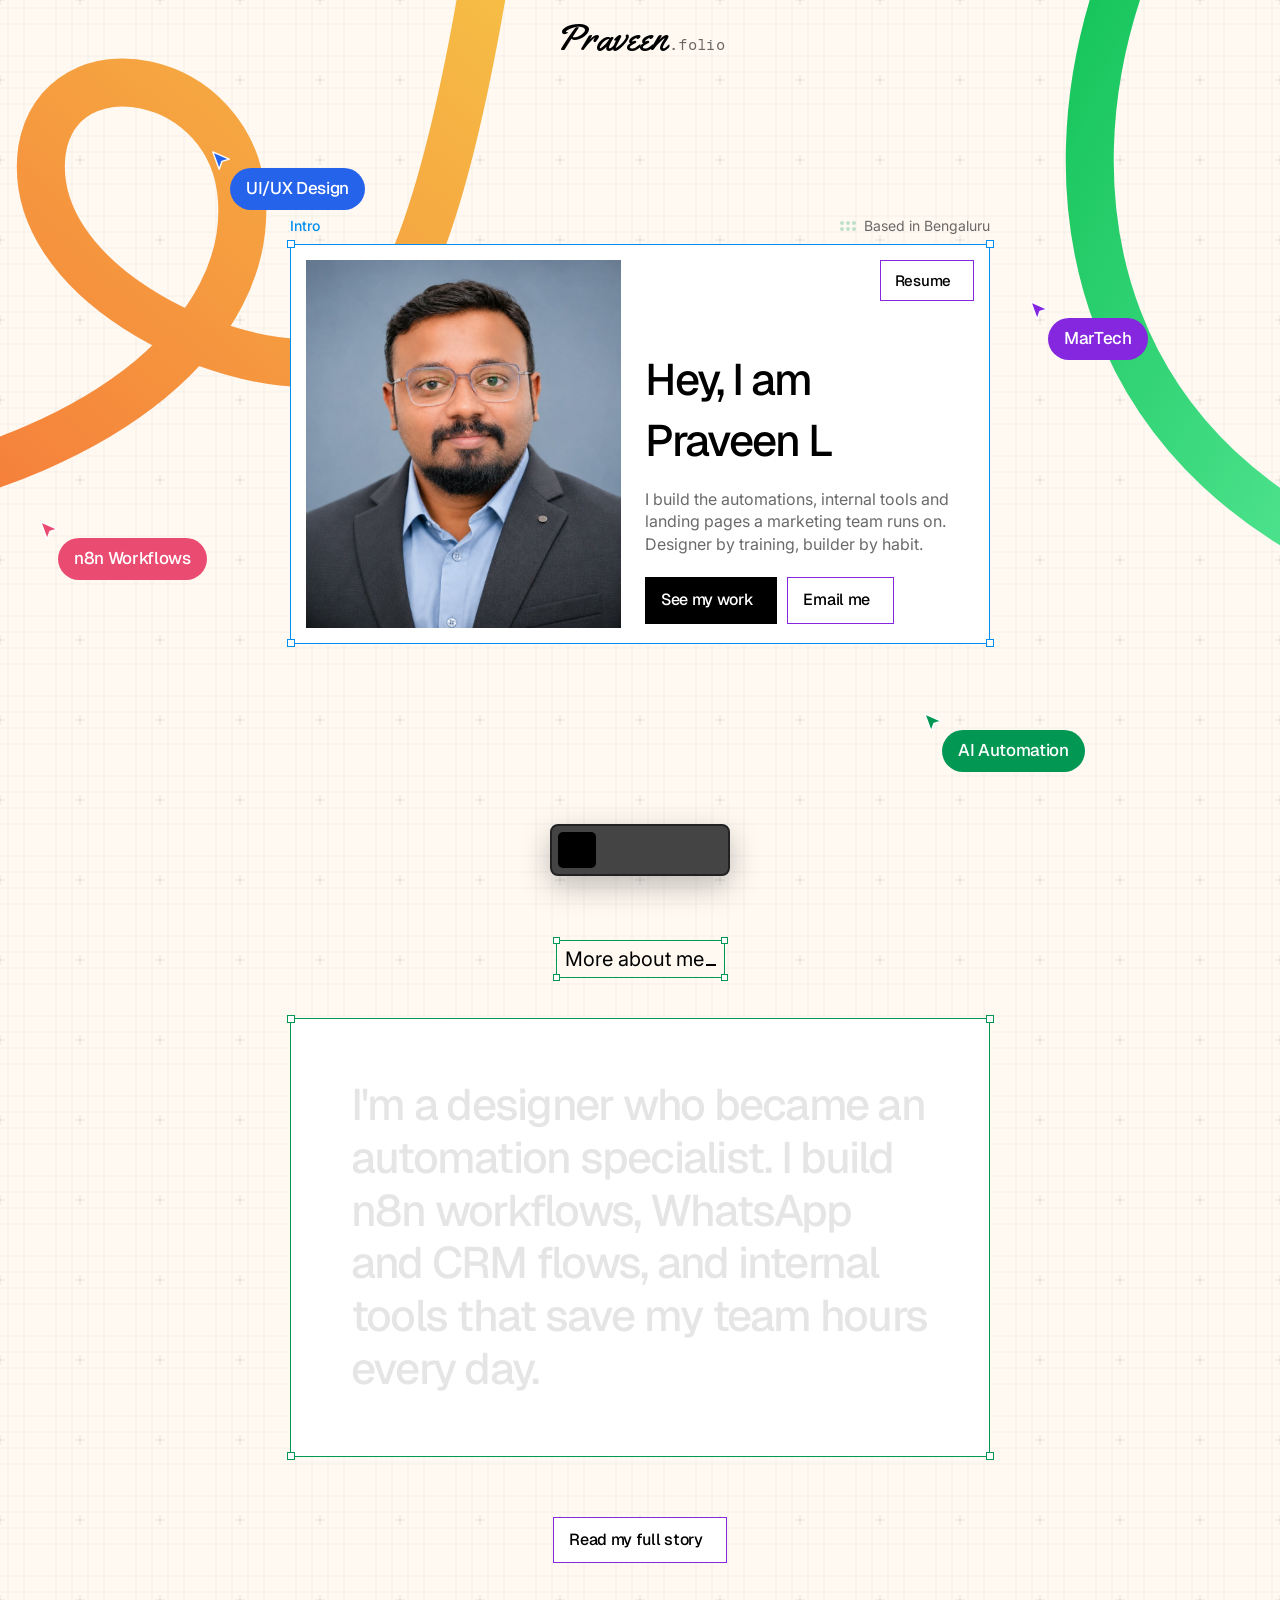
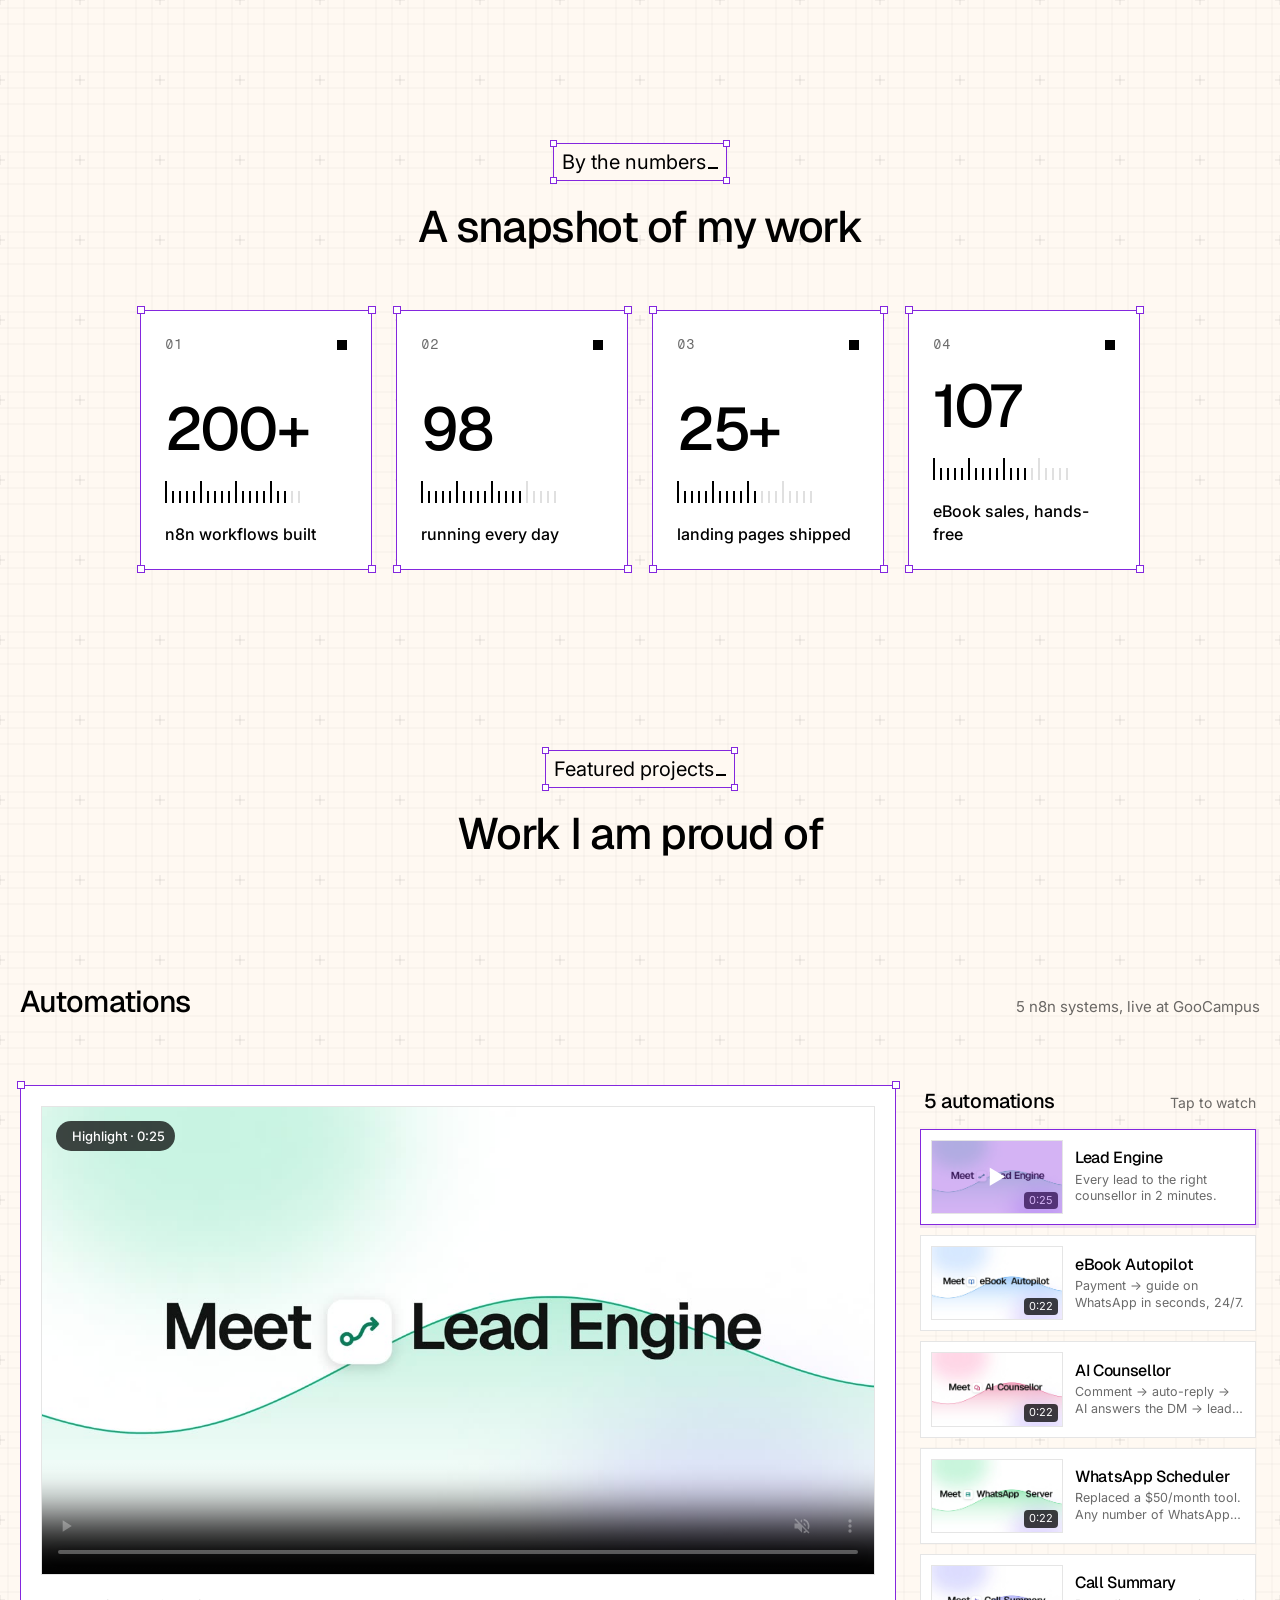
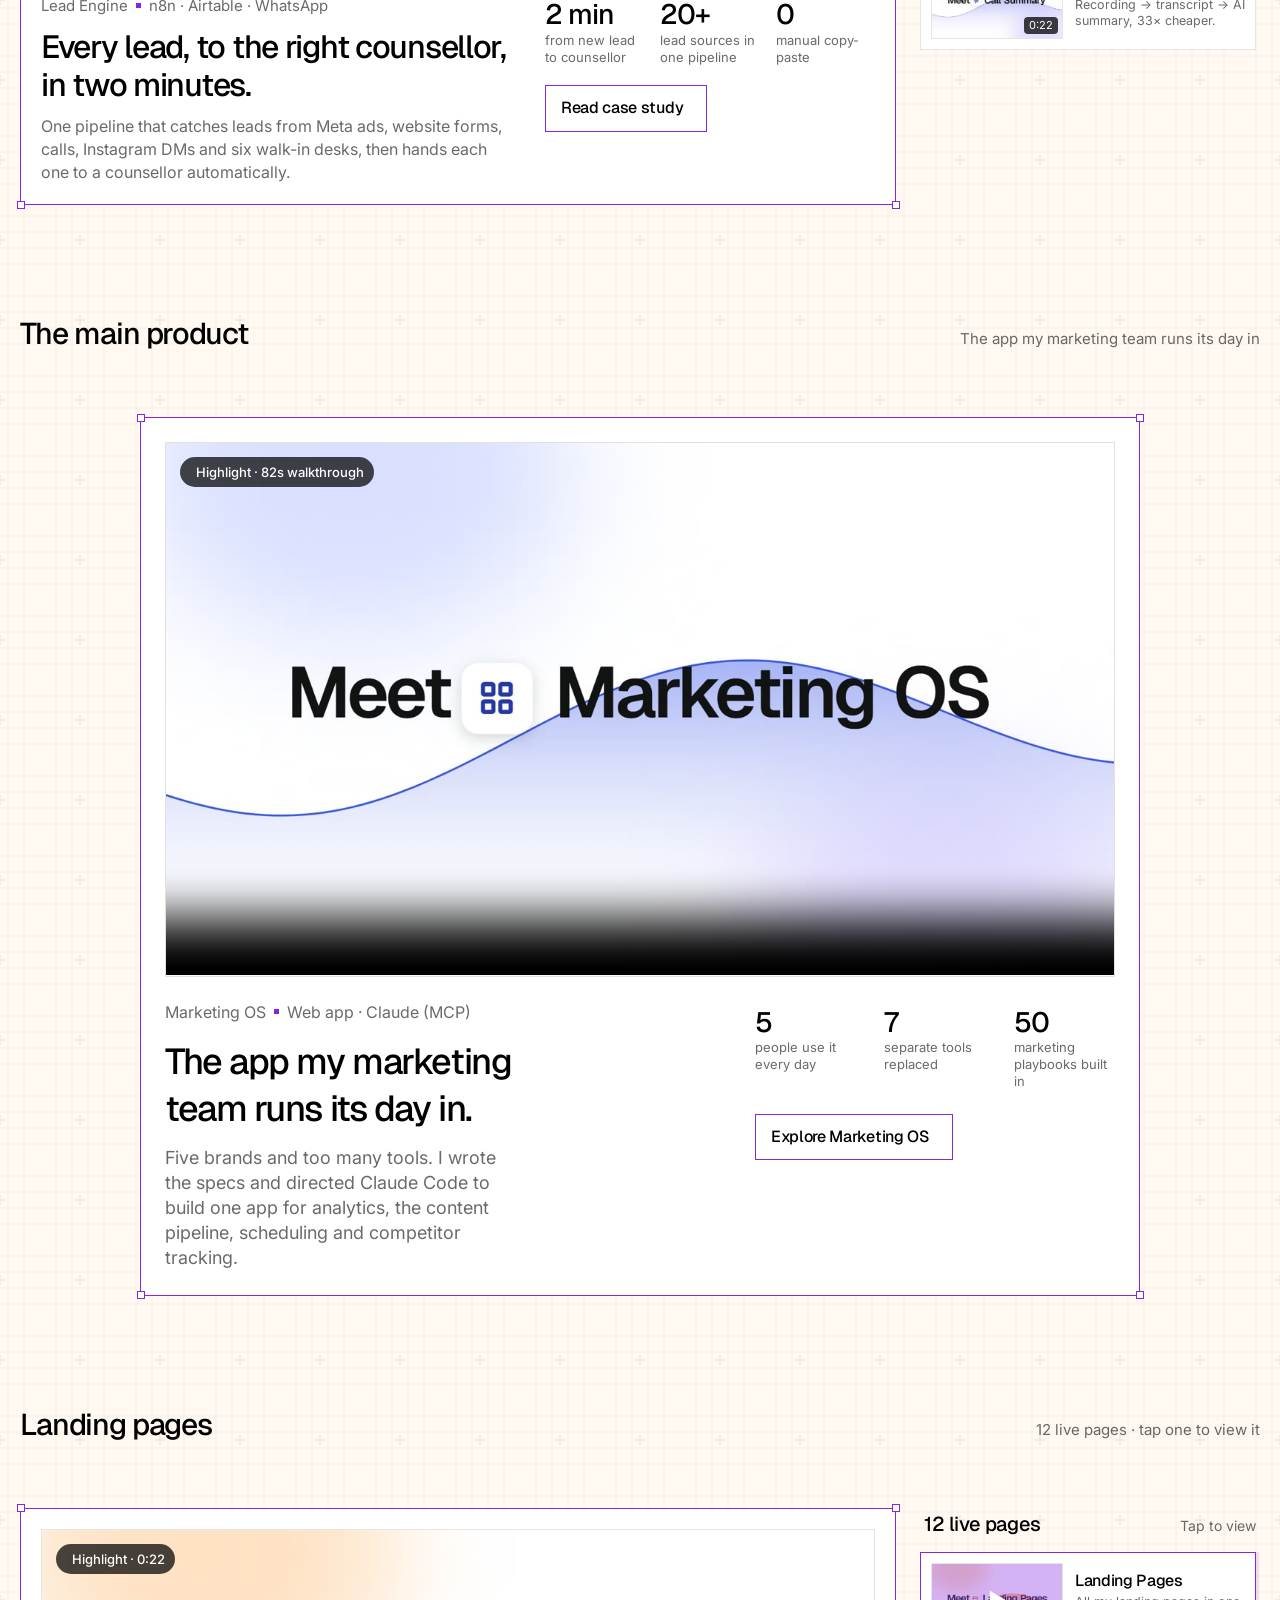
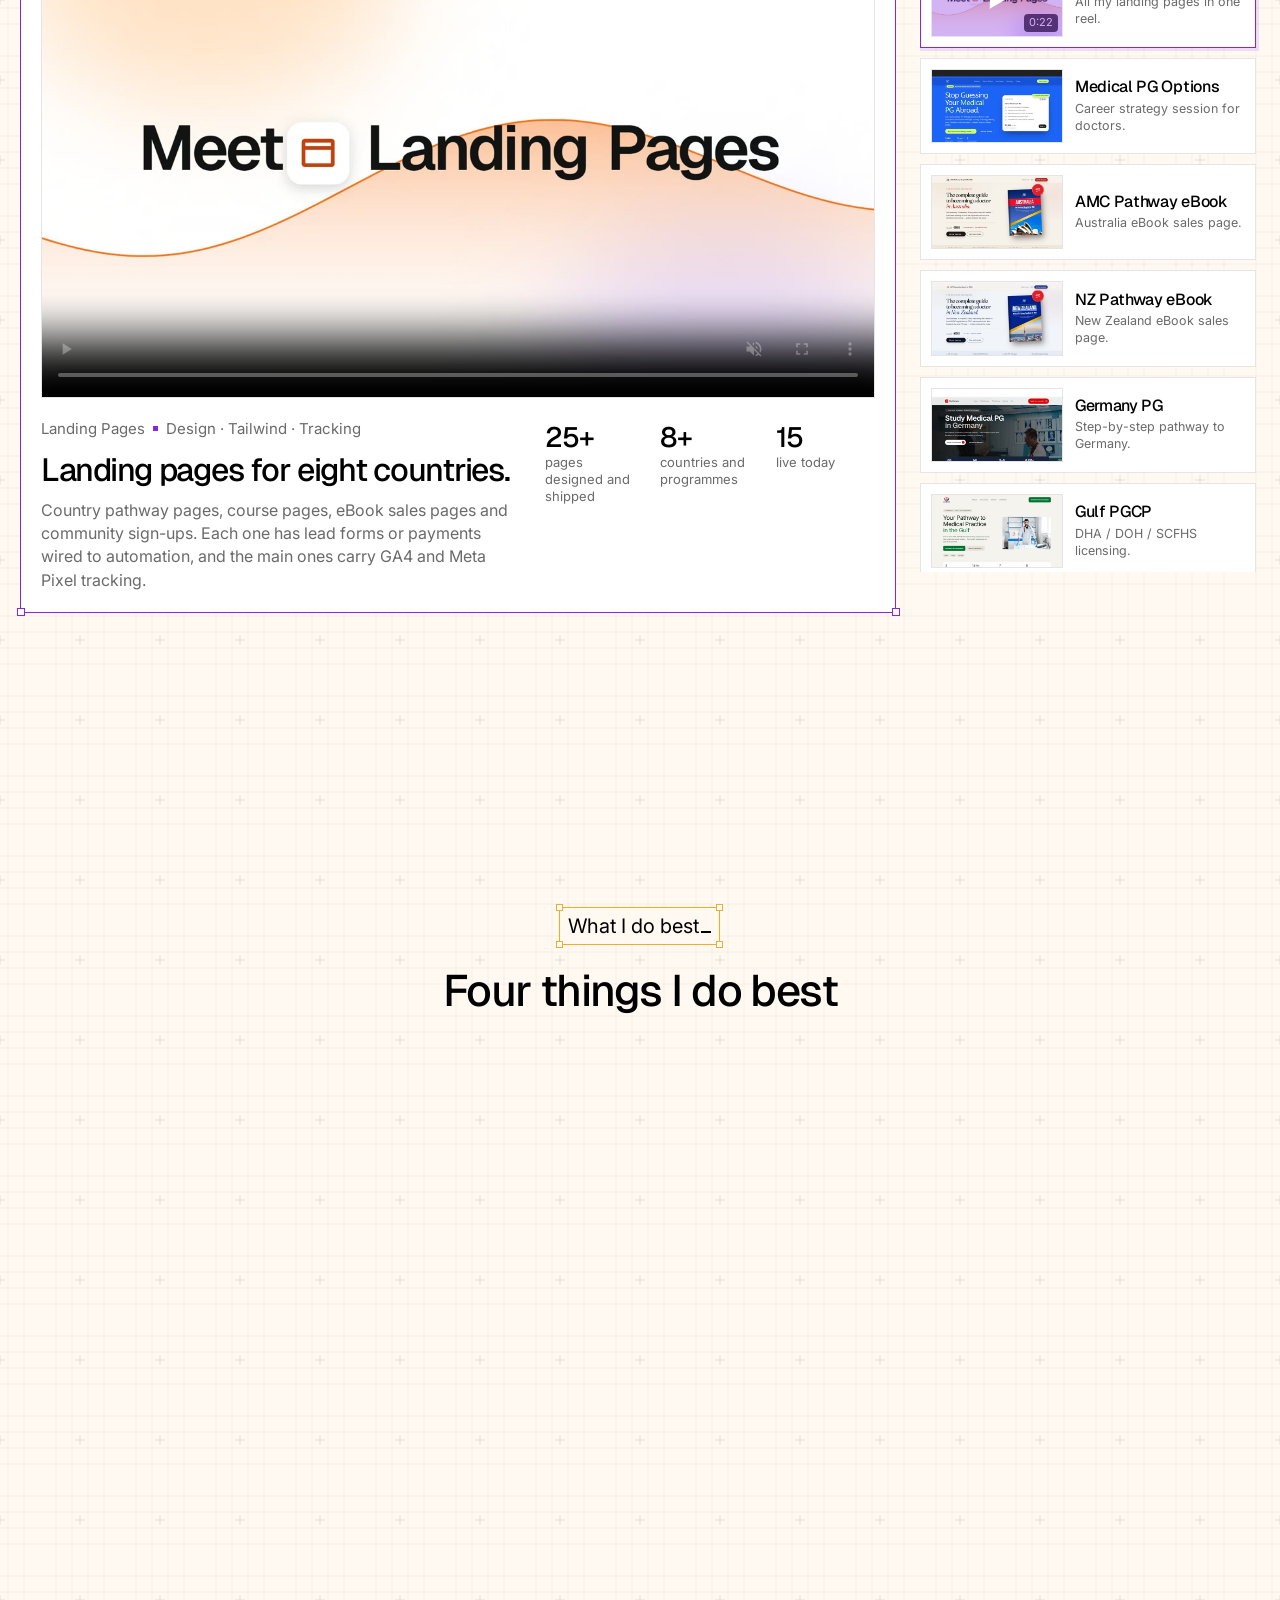
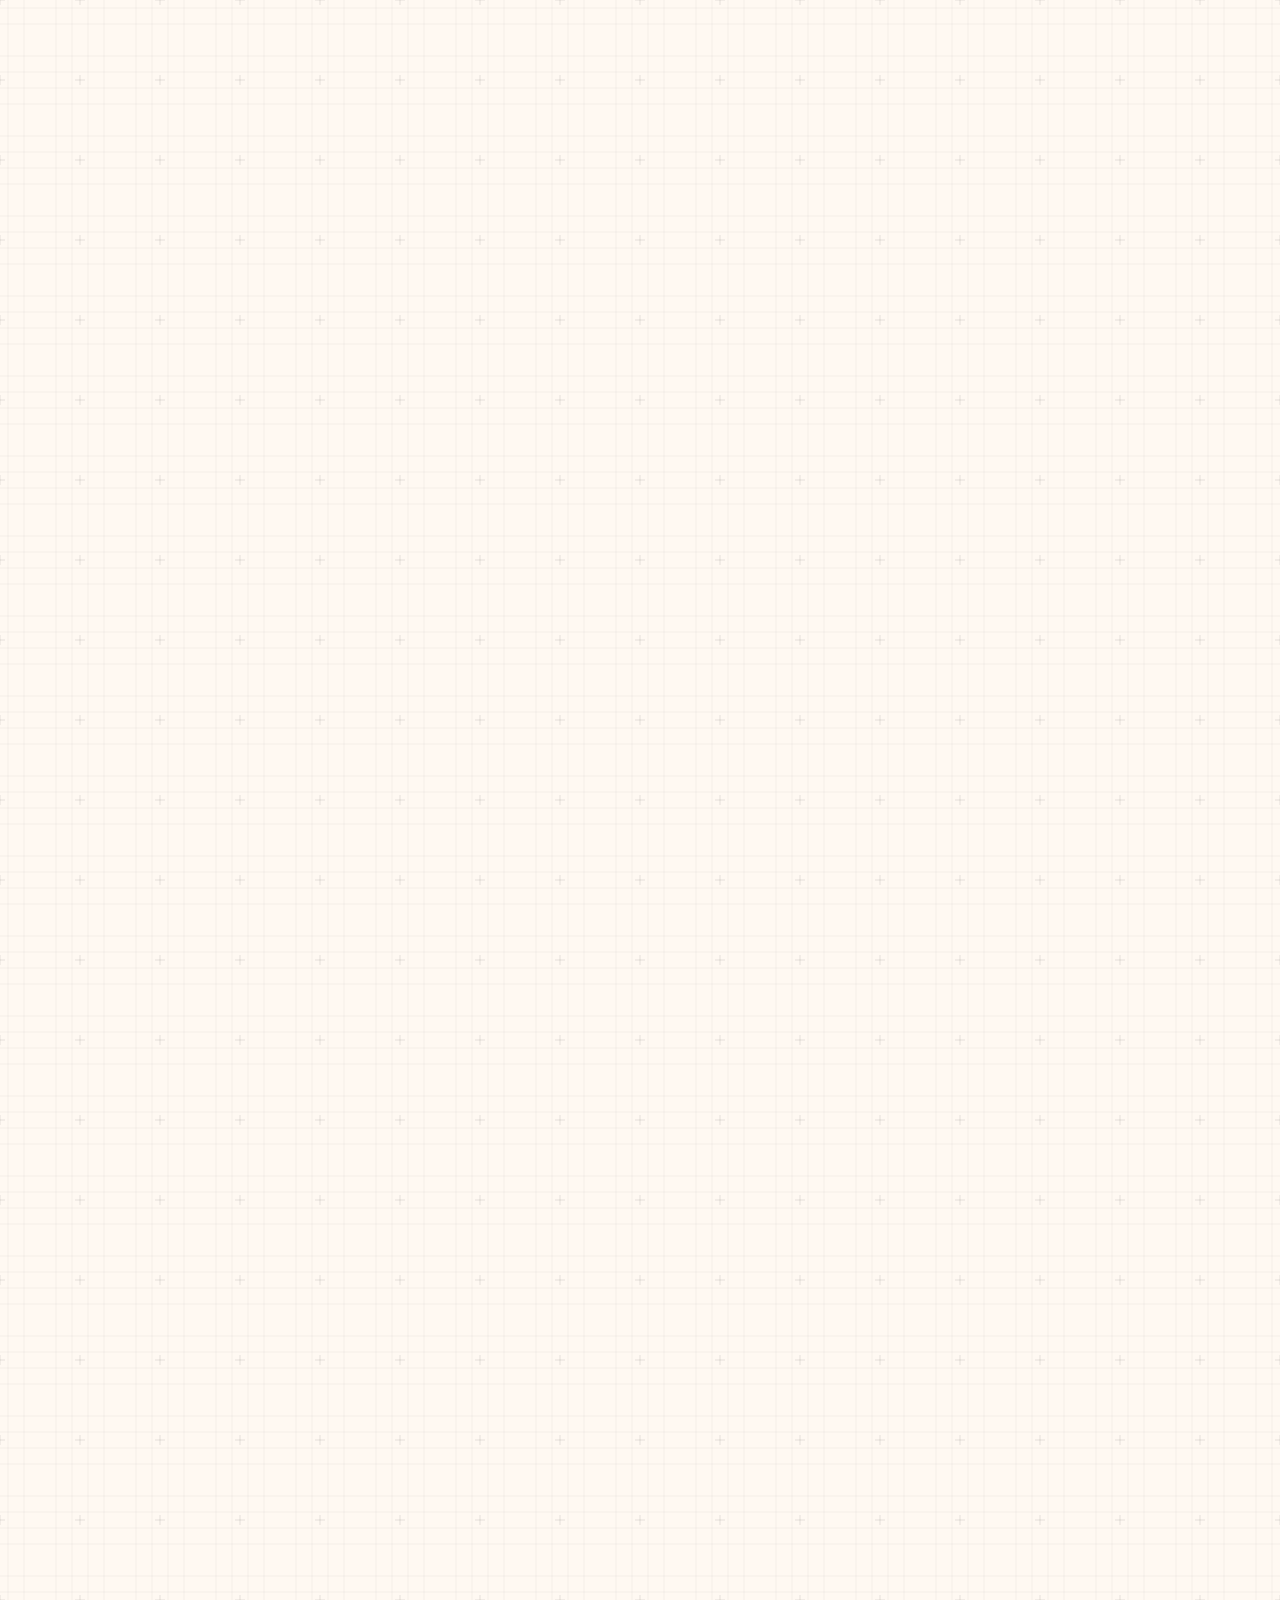
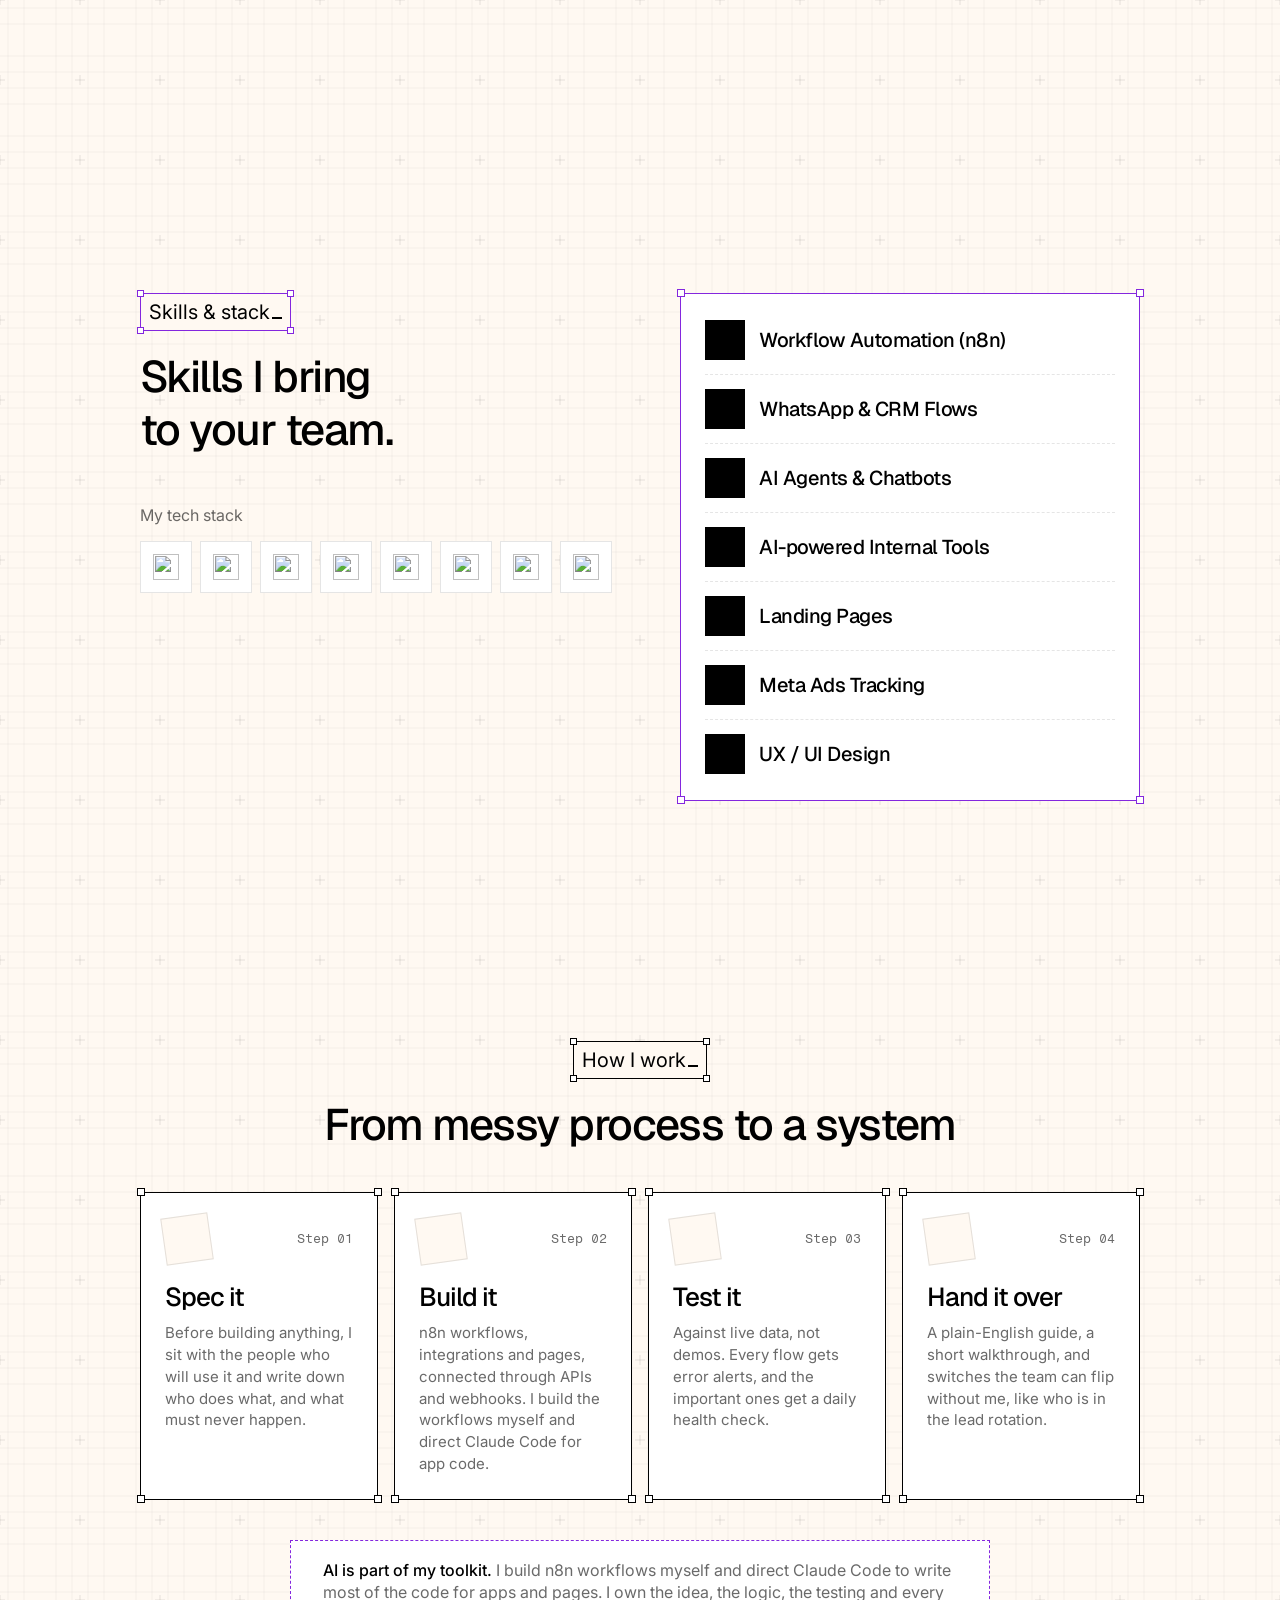
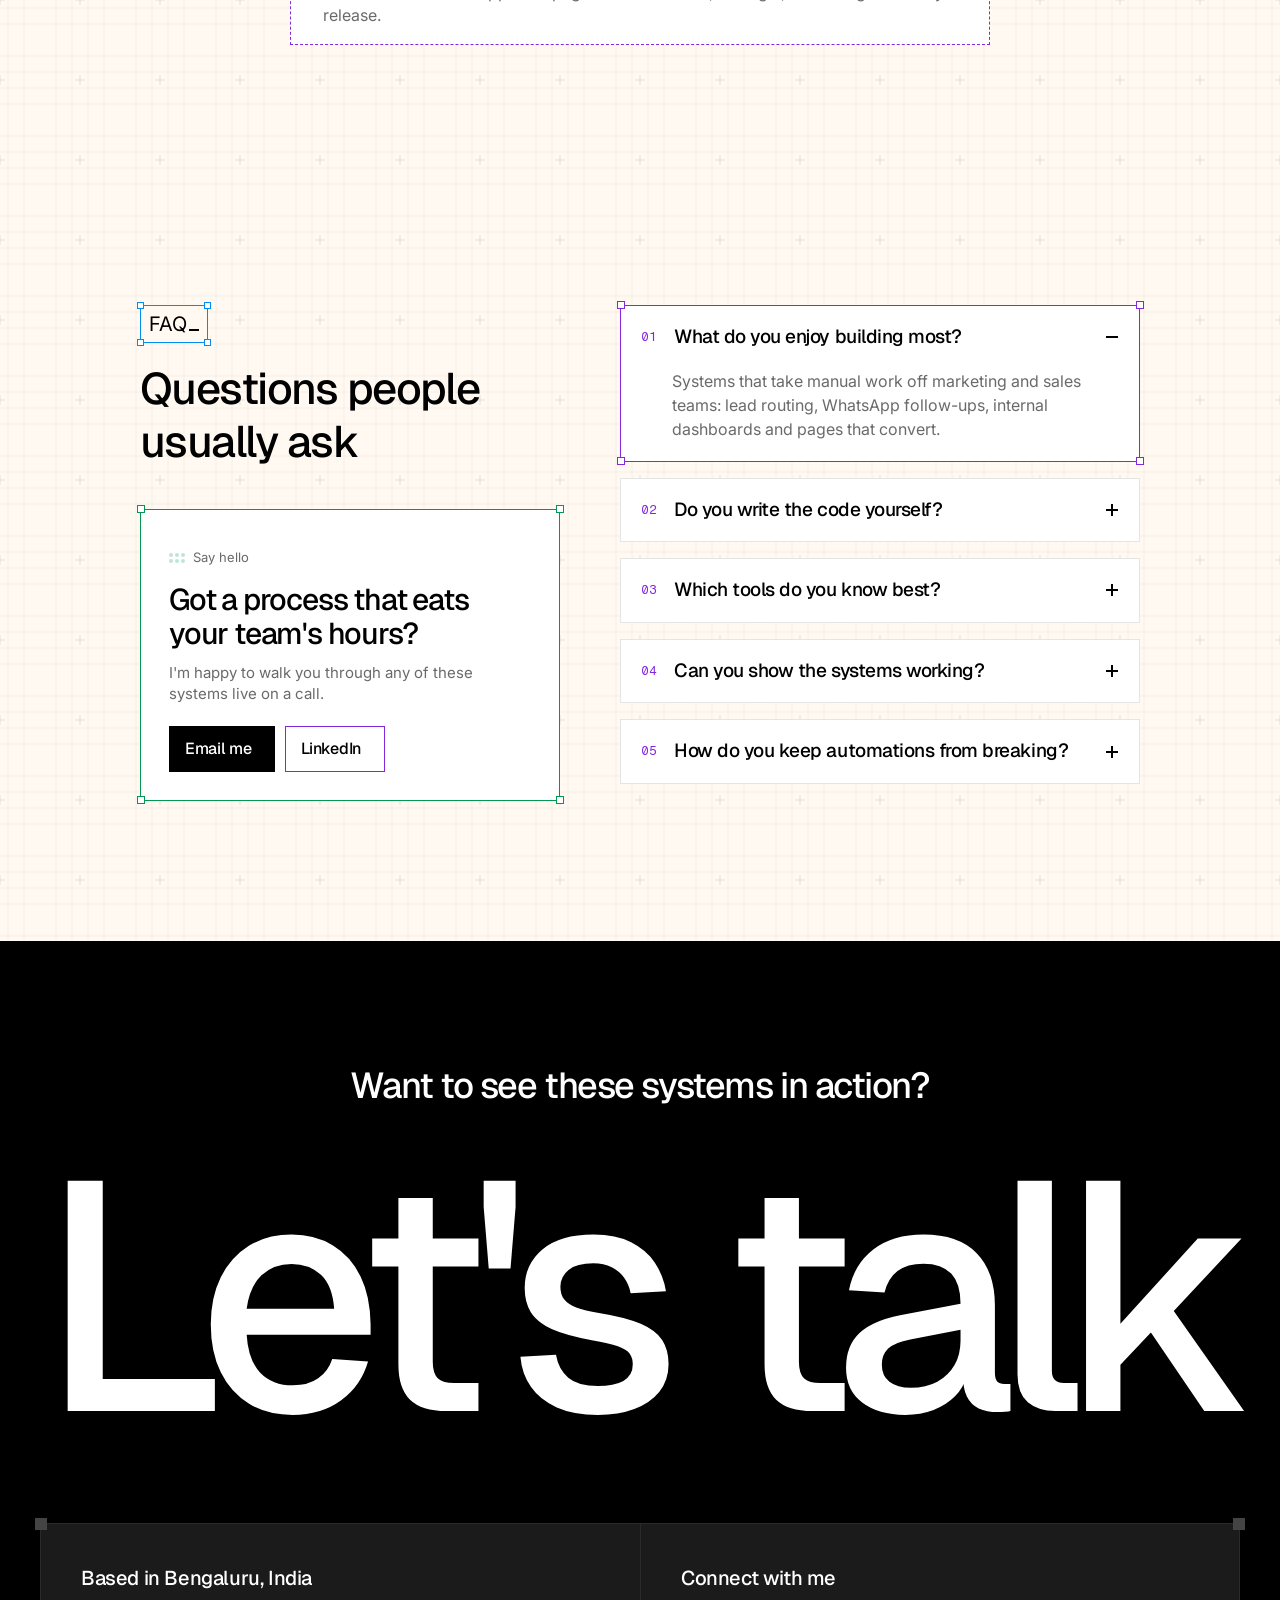
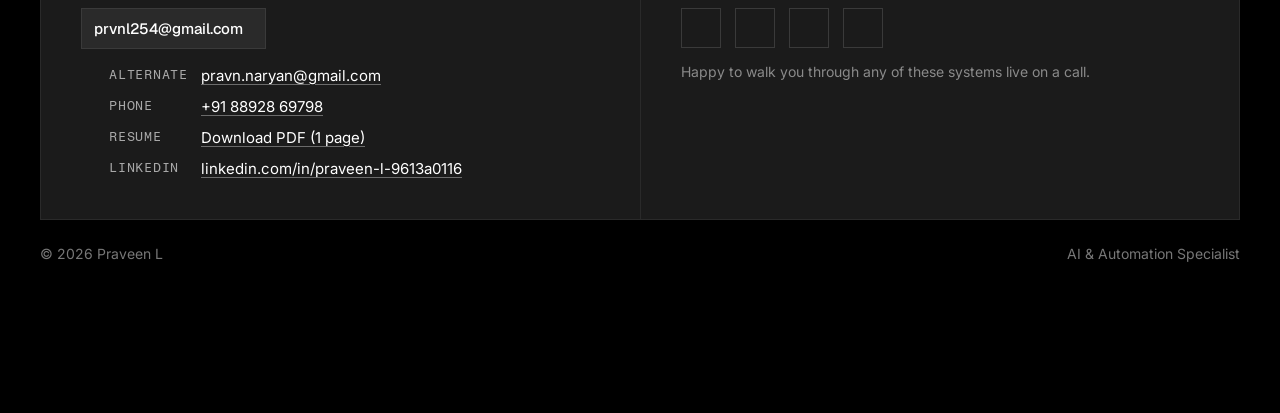
==== commit ba2e1965: "Marketing OS: Request a live demo (strip under video + card) Co-Authored-By: Claude Opus 5.5 <norepl" ====
--- a/index.html
+++ b/index.html
@@ -10,21 +10,21 @@
 <meta property="og:title" content="Praveen.folio | AI & Automation">
 <meta property="og:description" content="Praveen L builds the automations, internal tools and landing pages a marketing team runs on: n8n workflows, WhatsApp and CRM flows, and Marketing OS.">
 <meta property="og:url" content="https://beast-clone.github.io/praveen-portfolio/">
-<meta property="og:image" content="https://beast-clone.github.io/praveen-portfolio/assets/og.jpg">
+<meta property="og:image" content="https://beast-clone.github.io/praveen-portfolio/assets/og.jpg?v=202611141656">
 <meta property="og:image:width" content="1200">
 <meta property="og:image:height" content="630">
 <meta property="og:image:alt" content="Praveen L: I build the automations, internal tools and landing pages a marketing team runs on.">
 <meta name="twitter:card" content="summary_large_image">
 <meta name="twitter:title" content="Praveen.folio | AI & Automation">
 <meta name="twitter:description" content="Praveen L builds the automations, internal tools and landing pages a marketing team runs on: n8n workflows, WhatsApp and CRM flows, and Marketing OS.">
-<meta name="twitter:image" content="https://beast-clone.github.io/praveen-portfolio/assets/og.jpg">
+<meta name="twitter:image" content="https://beast-clone.github.io/praveen-portfolio/assets/og.jpg?v=202611141656">
 <link rel="canonical" href="https://beast-clone.github.io/praveen-portfolio/">
 <!-- /share preview -->
 <meta name="description" content="Praveen L builds n8n automations, WhatsApp and CRM flows, internal tools and landing pages for marketing and sales teams.">
 <link rel="preconnect" href="https://fonts.googleapis.com"><link rel="preconnect" href="https://fonts.gstatic.com" crossorigin>
 <link href="https://fonts.googleapis.com/css2?family=Geist:wght@500&family=Inter:wght@400;500;600;700&family=Yellowtail&family=Fragment+Mono&display=swap" rel="stylesheet">
 <script src="https://unpkg.com/@phosphor-icons/web@2.1.1"></script>
-<link rel="stylesheet" href="css/style.css?v=202611102145">
+<link rel="stylesheet" href="css/style.css?v=202611141656">
 </head>
 <body data-page="home">
 
@@ -64,7 +64,7 @@
     <div class="lbl"><span class="l">Intro</span><span class="avail"><span class="dots"><i></i><i></i><i></i><i></i><i></i><i></i></span>Based in Bengaluru</span></div>
     <div class="intro sel">
       <a class="btn cvbtn" href="assets/Praveen-L-Resume.pdf" target="_blank" rel="noopener" download>Resume <i class="ph ph-download-simple"></i></a>
-      <div class="photo"><img src="assets/praveen.jpg" alt="Praveen L"></div>
+      <div class="photo"><img src="assets/praveen.jpg?v=202611141656" alt="Praveen L"></div>
       <div class="txt">
         <h1>Hey, I am<br>Praveen L</h1>
         <p>I build the automations, internal tools and landing pages a marketing team runs on. Designer by training, builder by habit.</p>
@@ -154,8 +154,8 @@
 
 <div id="foot"></div>
 
-<script src="js/data.js?v=202611102145"></script>
-<script src="js/cards.js?v=202611102145"></script>
+<script src="js/data.js?v=202611141656"></script>
+<script src="js/cards.js?v=202611141656"></script>
 <script>
   const pad = n => String(n).padStart(2, '0');
   document.getElementById('nums').innerHTML = STATS.map(([v, l, r], i) => `
@@ -184,6 +184,6 @@
     <div class="a"><div><p>${a}</p></div></div></div>`).join('');
 </script>
 <script src="https://unpkg.com/lenis@1.1.13/dist/lenis.min.js"></script>
-<script src="js/main.js?v=202611102145"></script>
+<script src="js/main.js?v=202611141656"></script>
 </body>
 </html>
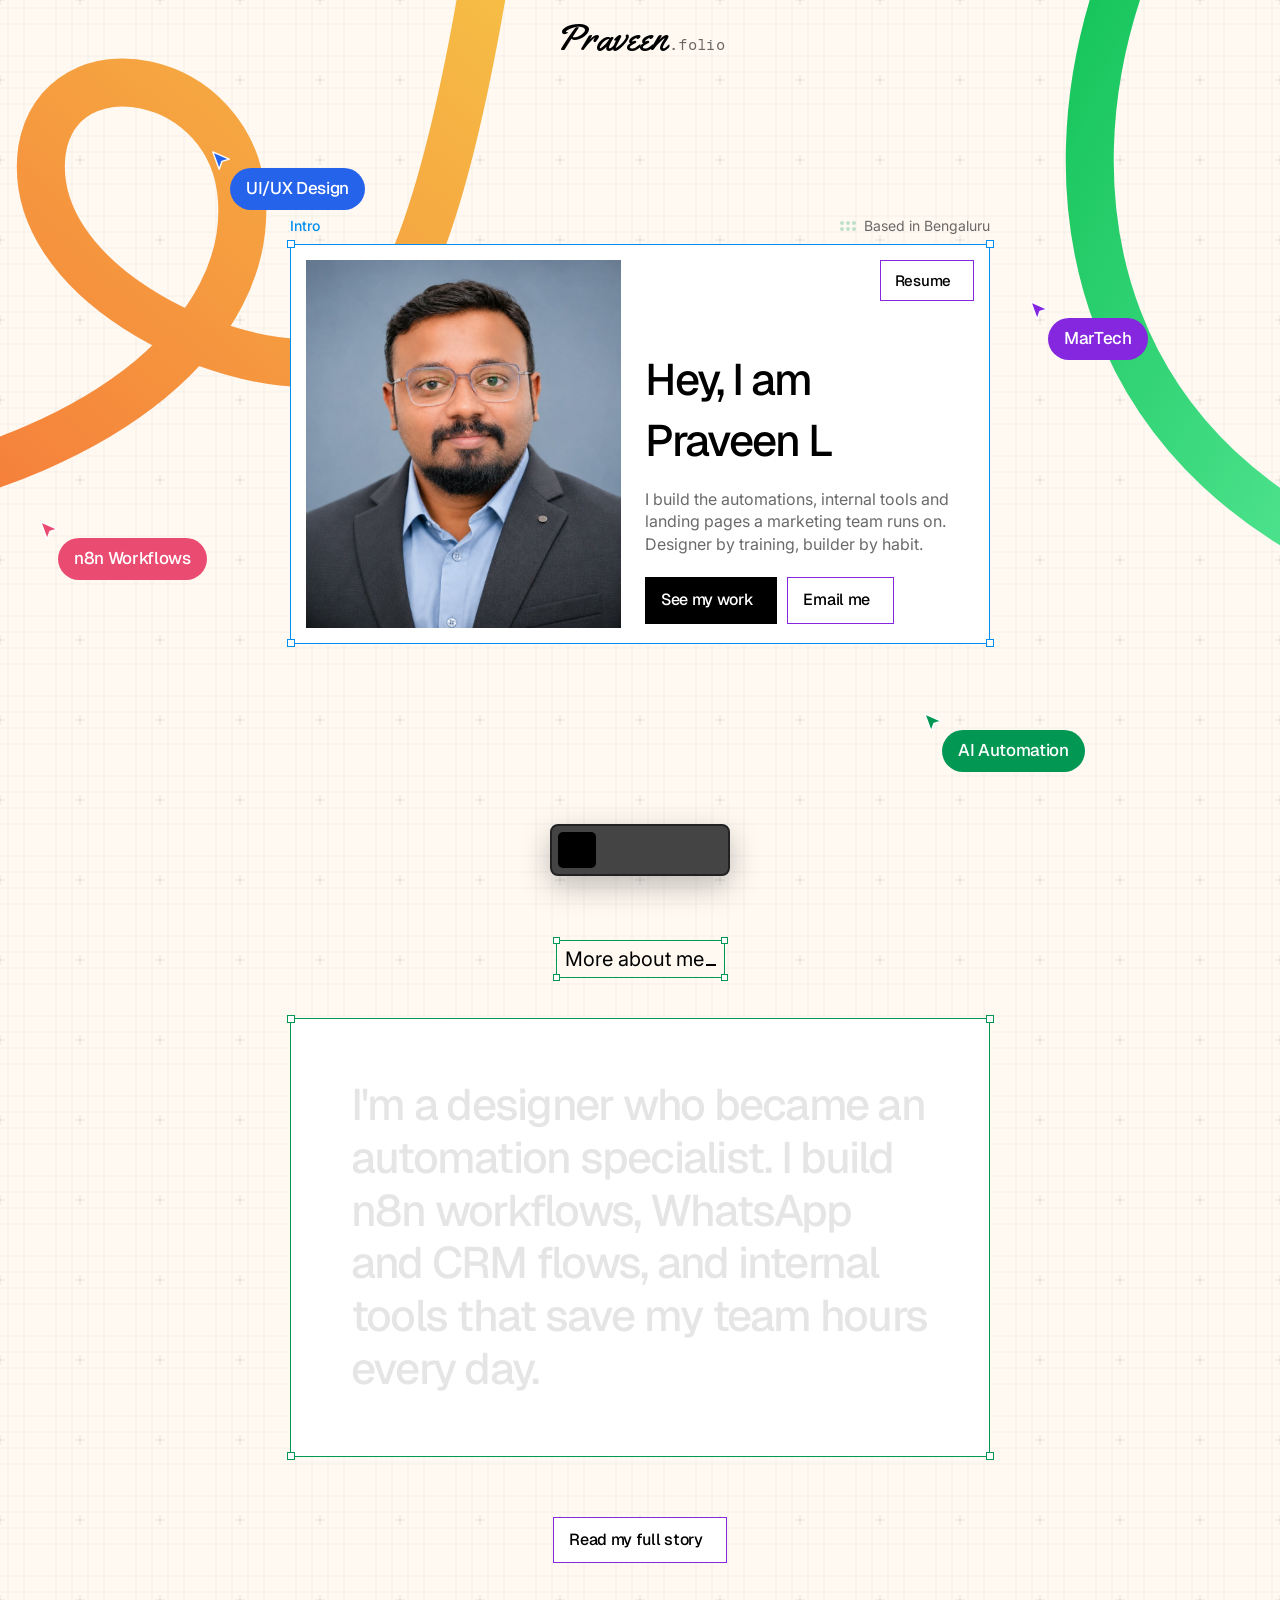
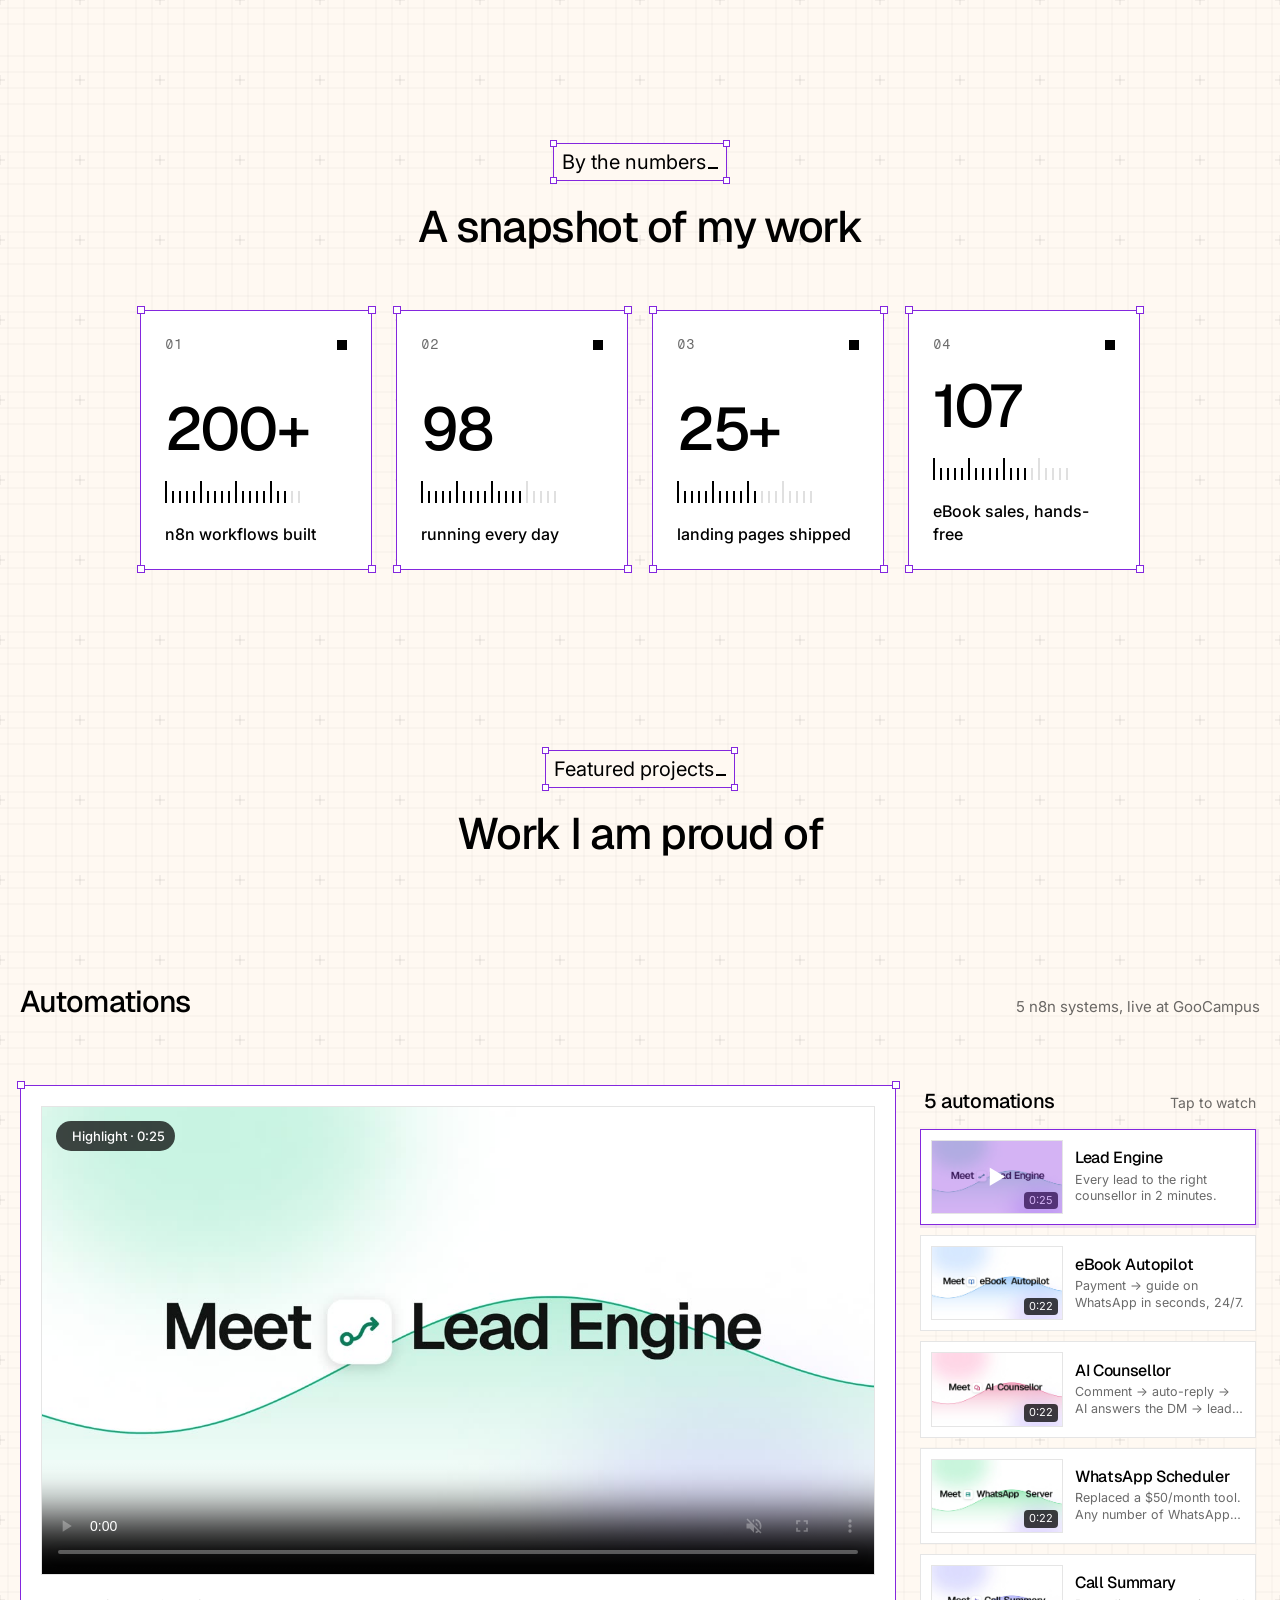
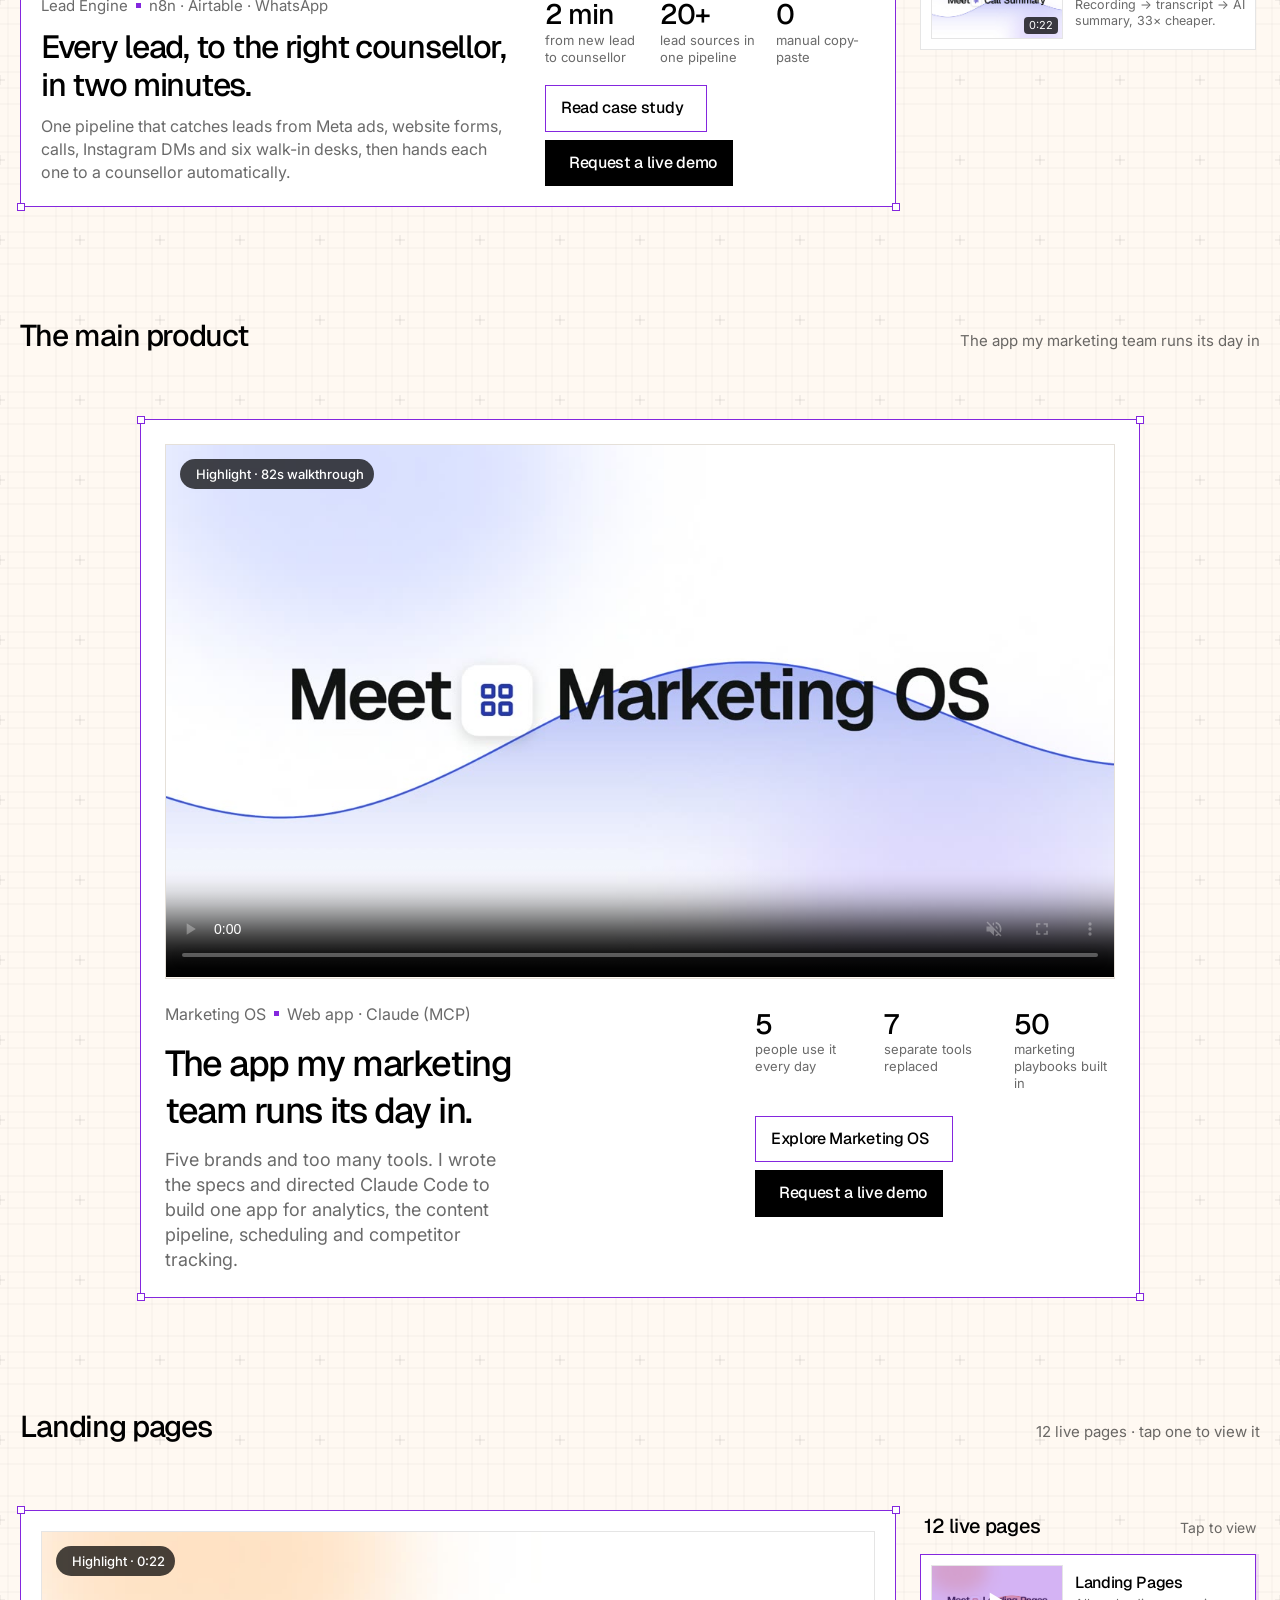
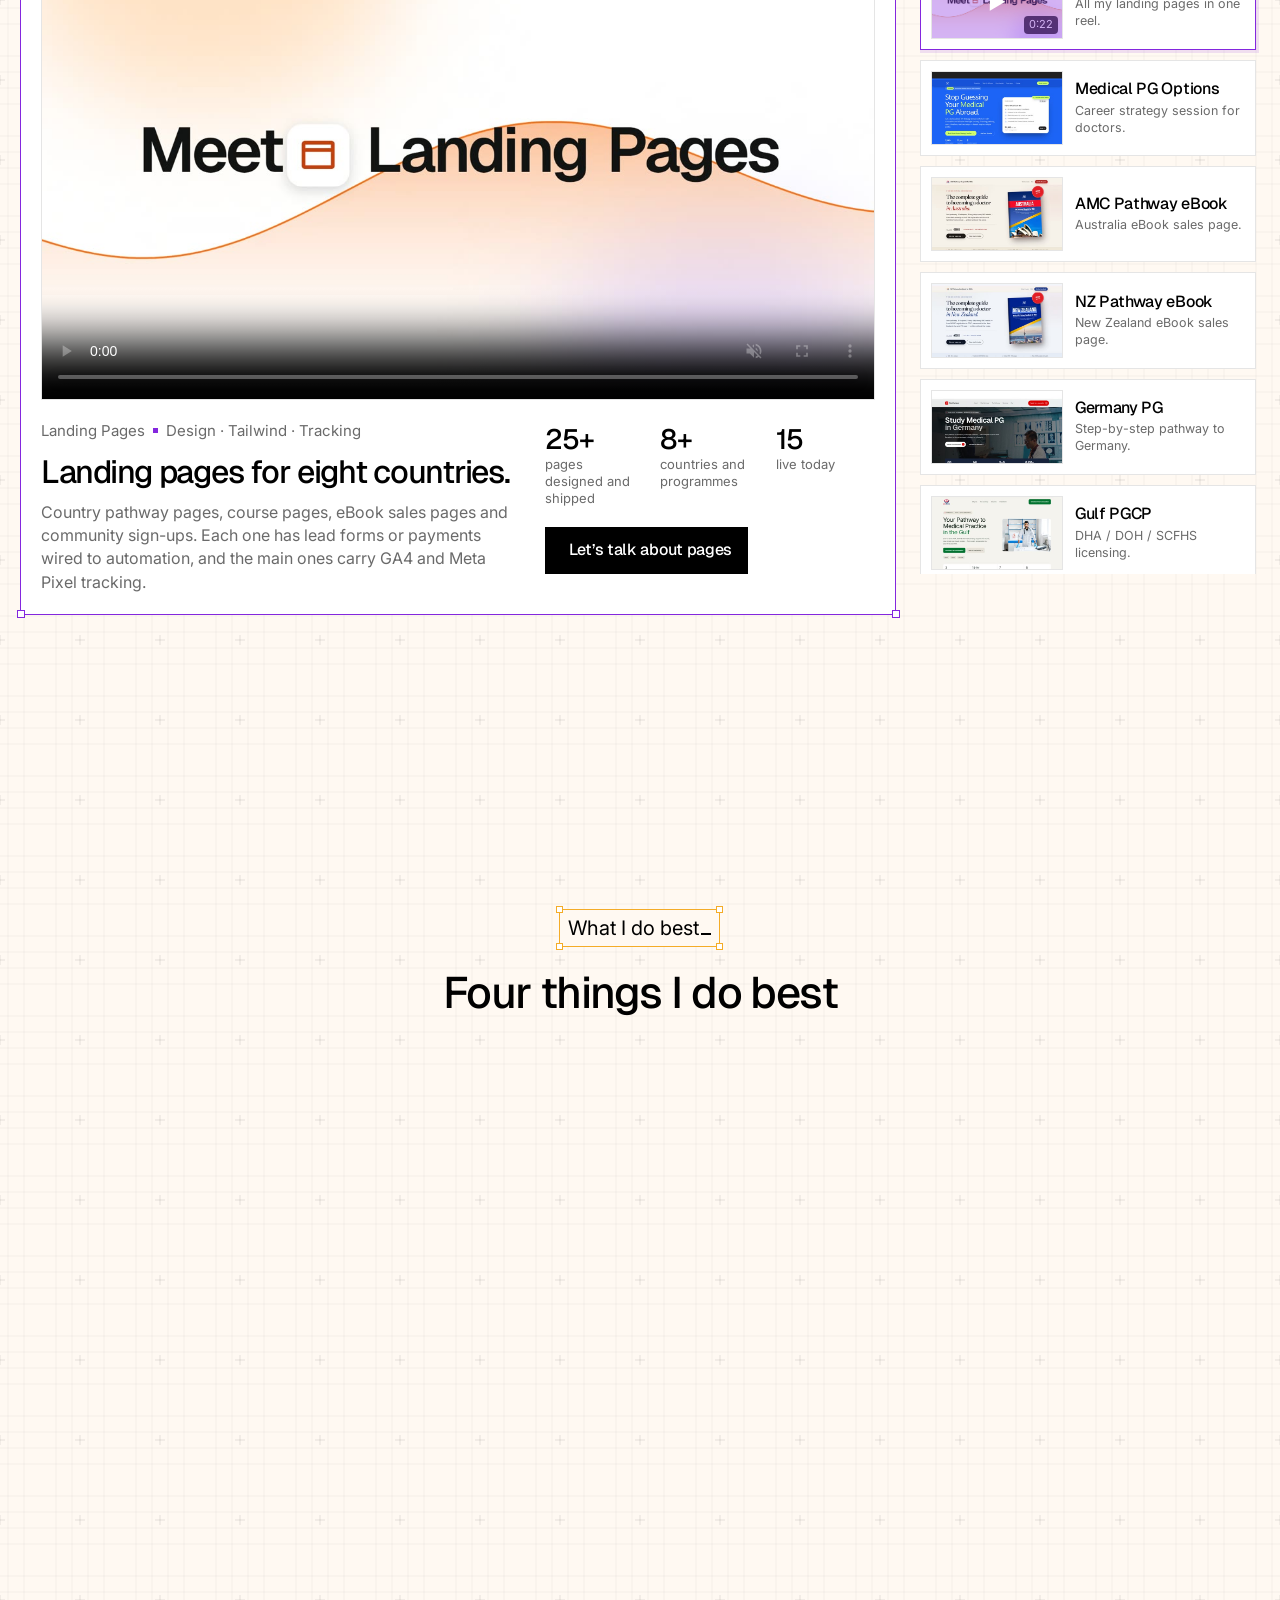
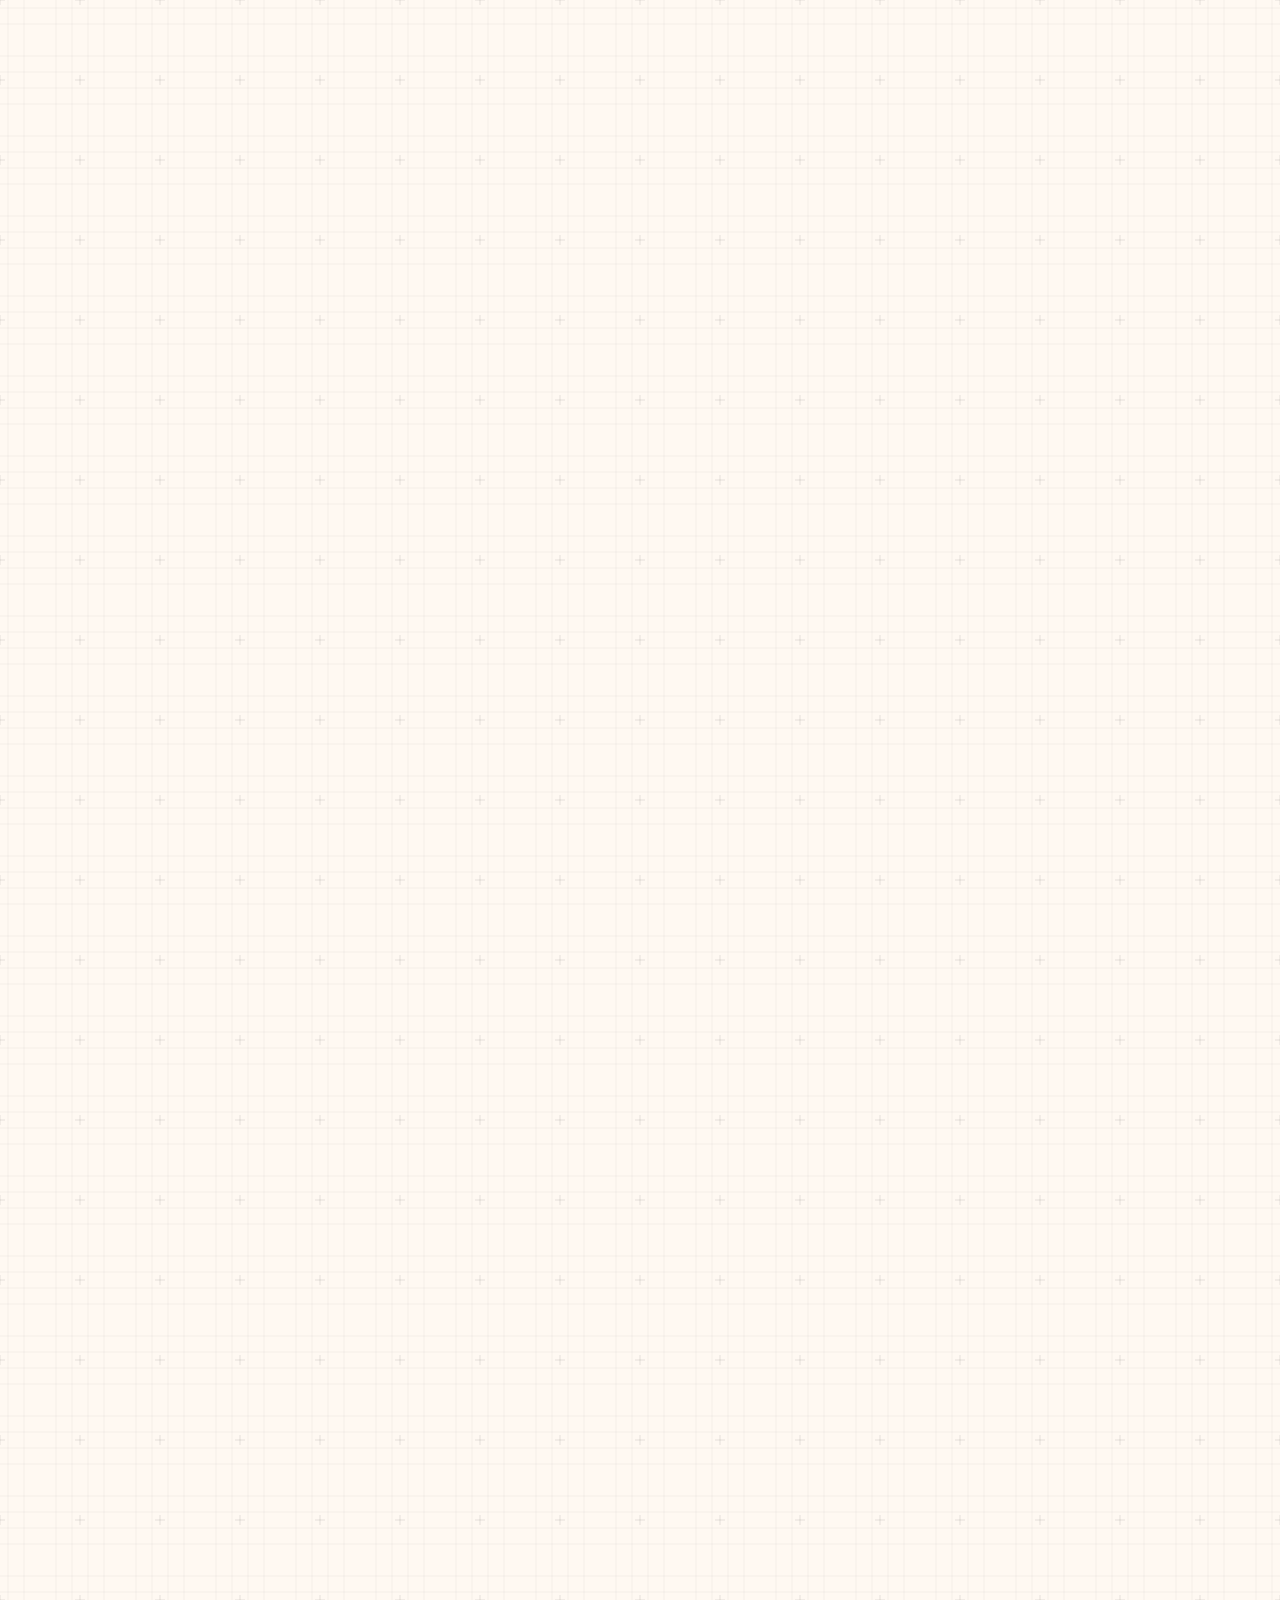
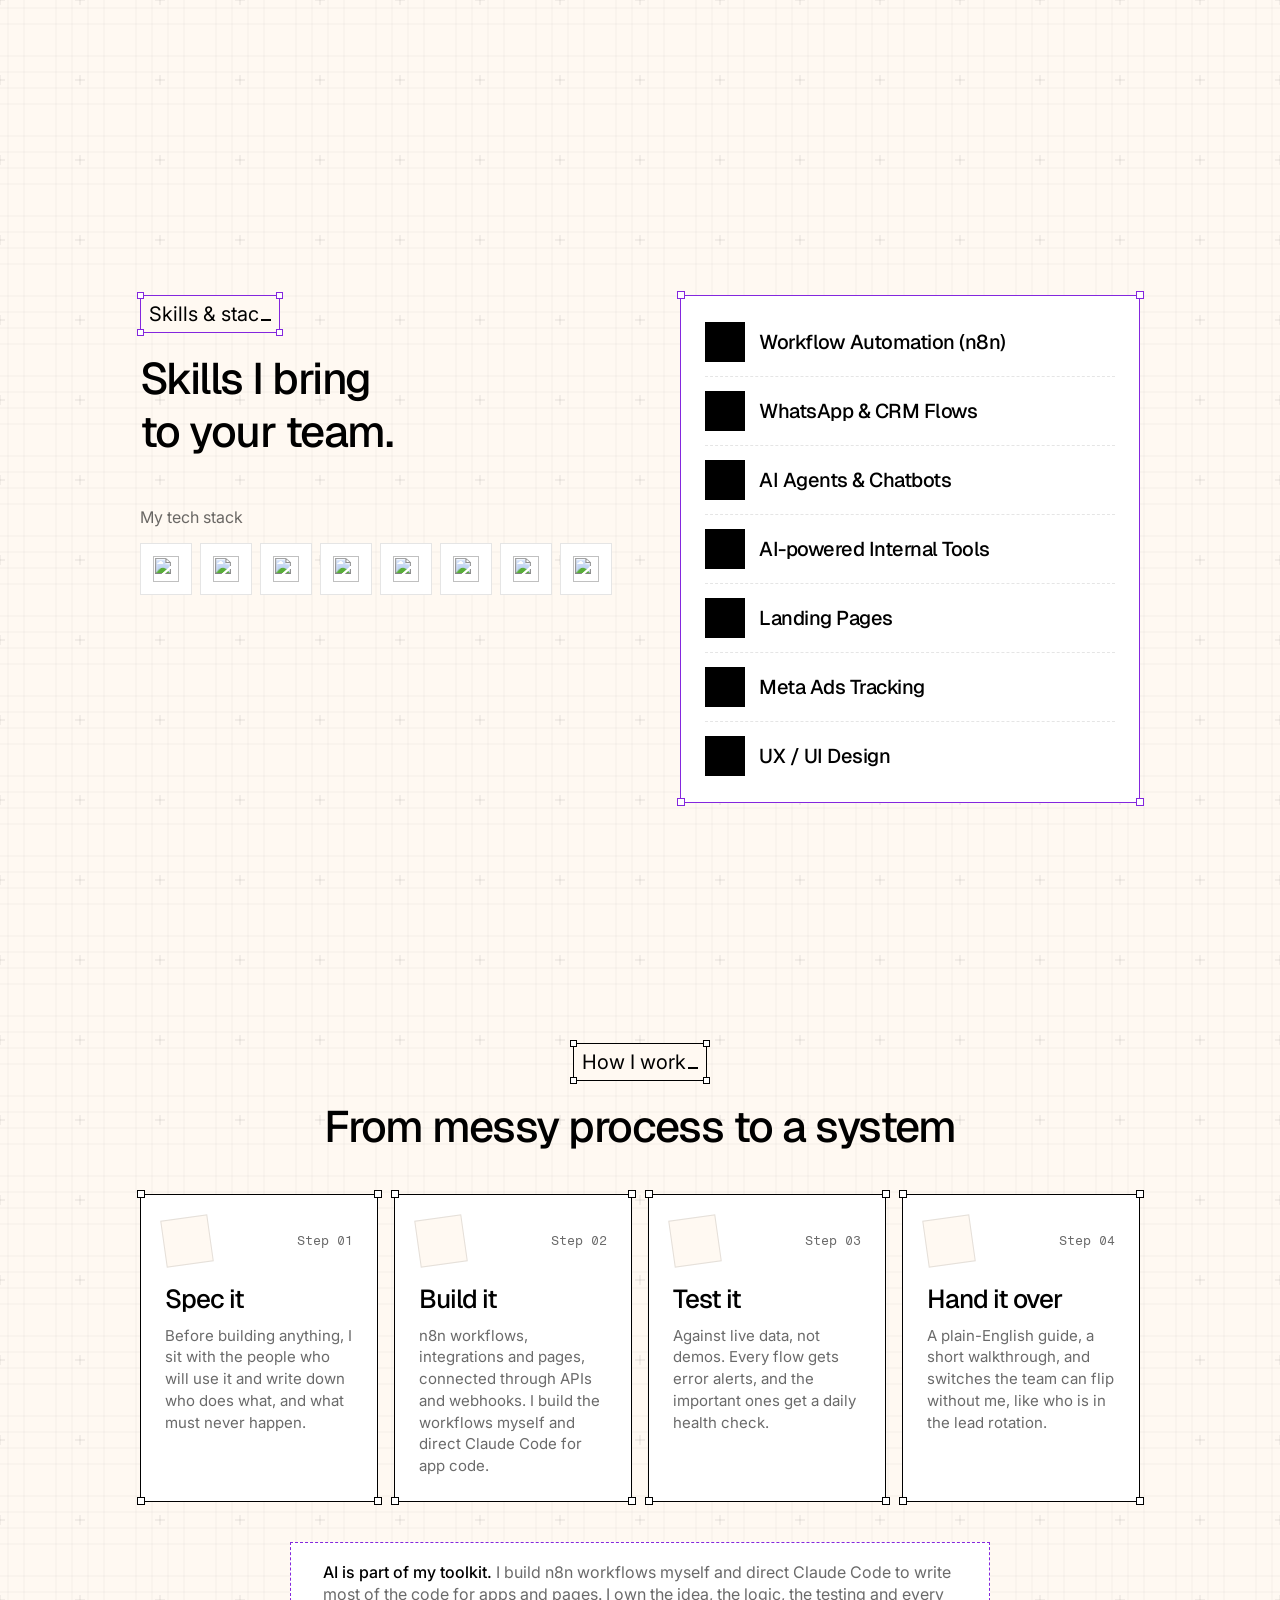
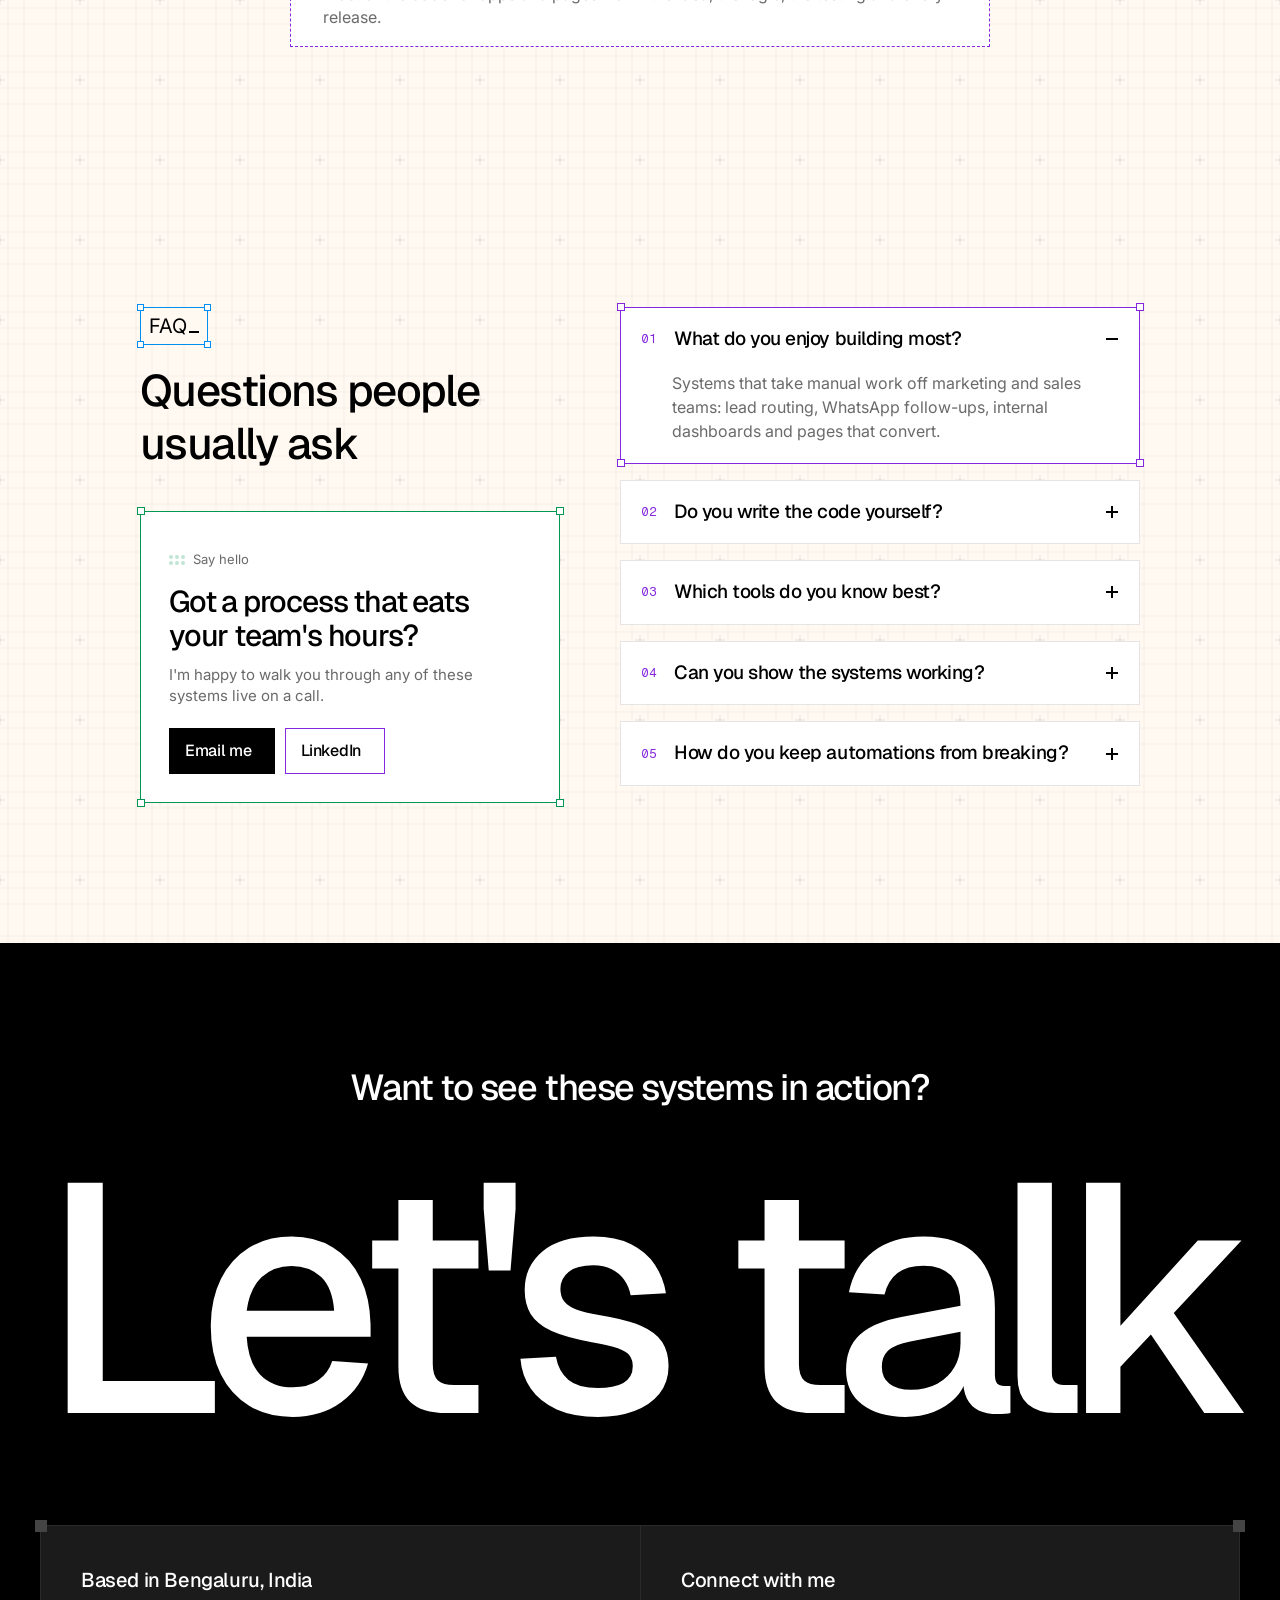
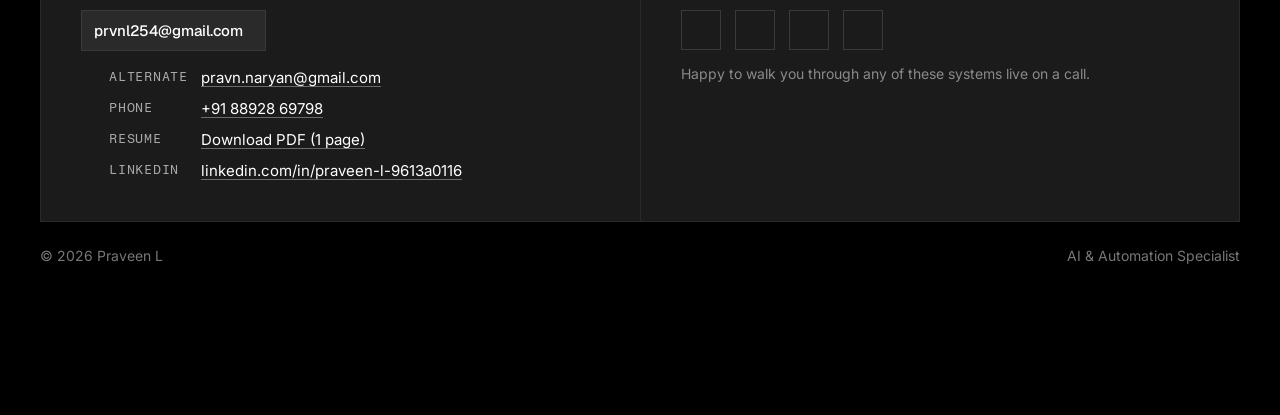
==== commit a84fae58: "Per-project 'let's talk' emails on every automation, card, case study and landing page Co-Authored-B" ====
--- a/index.html
+++ b/index.html
@@ -10,21 +10,21 @@
 <meta property="og:title" content="Praveen.folio | AI & Automation">
 <meta property="og:description" content="Praveen L builds the automations, internal tools and landing pages a marketing team runs on: n8n workflows, WhatsApp and CRM flows, and Marketing OS.">
 <meta property="og:url" content="https://beast-clone.github.io/praveen-portfolio/">
-<meta property="og:image" content="https://beast-clone.github.io/praveen-portfolio/assets/og.jpg?v=202611141656">
+<meta property="og:image" content="https://beast-clone.github.io/praveen-portfolio/assets/og.jpg?v=202611141844">
 <meta property="og:image:width" content="1200">
 <meta property="og:image:height" content="630">
 <meta property="og:image:alt" content="Praveen L: I build the automations, internal tools and landing pages a marketing team runs on.">
 <meta name="twitter:card" content="summary_large_image">
 <meta name="twitter:title" content="Praveen.folio | AI & Automation">
 <meta name="twitter:description" content="Praveen L builds the automations, internal tools and landing pages a marketing team runs on: n8n workflows, WhatsApp and CRM flows, and Marketing OS.">
-<meta name="twitter:image" content="https://beast-clone.github.io/praveen-portfolio/assets/og.jpg?v=202611141656">
+<meta name="twitter:image" content="https://beast-clone.github.io/praveen-portfolio/assets/og.jpg?v=202611141844">
 <link rel="canonical" href="https://beast-clone.github.io/praveen-portfolio/">
 <!-- /share preview -->
 <meta name="description" content="Praveen L builds n8n automations, WhatsApp and CRM flows, internal tools and landing pages for marketing and sales teams.">
 <link rel="preconnect" href="https://fonts.googleapis.com"><link rel="preconnect" href="https://fonts.gstatic.com" crossorigin>
 <link href="https://fonts.googleapis.com/css2?family=Geist:wght@500&family=Inter:wght@400;500;600;700&family=Yellowtail&family=Fragment+Mono&display=swap" rel="stylesheet">
 <script src="https://unpkg.com/@phosphor-icons/web@2.1.1"></script>
-<link rel="stylesheet" href="css/style.css?v=202611141656">
+<link rel="stylesheet" href="css/style.css?v=202611141844">
 </head>
 <body data-page="home">
 
@@ -64,13 +64,13 @@
     <div class="lbl"><span class="l">Intro</span><span class="avail"><span class="dots"><i></i><i></i><i></i><i></i><i></i><i></i></span>Based in Bengaluru</span></div>
     <div class="intro sel">
       <a class="btn cvbtn" href="assets/Praveen-L-Resume.pdf" target="_blank" rel="noopener" download>Resume <i class="ph ph-download-simple"></i></a>
-      <div class="photo"><img src="assets/praveen.jpg?v=202611141656" alt="Praveen L"></div>
+      <div class="photo"><img src="assets/praveen.jpg?v=202611141844" alt="Praveen L"></div>
       <div class="txt">
         <h1>Hey, I am<br>Praveen L</h1>
         <p>I build the automations, internal tools and landing pages a marketing team runs on. Designer by training, builder by habit.</p>
         <div class="cta">
           <a class="btn dark" href="#work">See my work <i class="ph ph-arrow-down"></i></a>
-          <a class="btn" href="mailto:prvnl254@gmail.com?subject=Hello">Email me <i class="ph ph-arrow-right"></i></a>
+          <a class="btn" href="mailto:prvnl254@gmail.com?subject=Saw%20Praveen.folio%2C%20let%E2%80%99s%20talk&body=Hi%20Praveen%2C%0A%0AJust%20went%20through%20your%20portfolio.%20The%20automations%20and%20Marketing%20OS%20stood%20out.%0A%0AI%E2%80%99d%20love%20to%20chat%20about%3A%0A%0AName%3A%0ACompany%3A">Email me <i class="ph ph-arrow-right"></i></a>
         </div>
       </div>
     </div>
@@ -145,7 +145,7 @@
         <span class="pill"><span class="dots"><i></i><i></i><i></i><i></i><i></i><i></i></span>Say hello</span>
         <h3>Got a process that eats your team's hours?</h3>
         <p>I'm happy to walk you through any of these systems live on a call.</p>
-        <div class="row"><a class="btn dark" href="mailto:prvnl254@gmail.com?subject=Hello">Email me <i class="ph ph-arrow-right"></i></a><a class="btn" href="https://www.linkedin.com/in/praveen-l-9613a0116" target="_blank" rel="noopener">LinkedIn <i class="ph ph-arrow-up-right"></i></a></div>
+        <div class="row"><a class="btn dark" href="mailto:prvnl254@gmail.com?subject=Saw%20Praveen.folio%2C%20let%E2%80%99s%20talk&body=Hi%20Praveen%2C%0A%0AJust%20went%20through%20your%20portfolio.%20The%20automations%20and%20Marketing%20OS%20stood%20out.%0A%0AI%E2%80%99d%20love%20to%20chat%20about%3A%0A%0AName%3A%0ACompany%3A">Email me <i class="ph ph-arrow-right"></i></a><a class="btn" href="https://www.linkedin.com/in/praveen-l-9613a0116" target="_blank" rel="noopener">LinkedIn <i class="ph ph-arrow-up-right"></i></a></div>
       </div>
     </div>
     <div id="faq"></div>
@@ -154,8 +154,8 @@
 
 <div id="foot"></div>
 
-<script src="js/data.js?v=202611141656"></script>
-<script src="js/cards.js?v=202611141656"></script>
+<script src="js/data.js?v=202611141844"></script>
+<script src="js/cards.js?v=202611141844"></script>
 <script>
   const pad = n => String(n).padStart(2, '0');
   document.getElementById('nums').innerHTML = STATS.map(([v, l, r], i) => `
@@ -184,6 +184,6 @@
     <div class="a"><div><p>${a}</p></div></div></div>`).join('');
 </script>
 <script src="https://unpkg.com/lenis@1.1.13/dist/lenis.min.js"></script>
-<script src="js/main.js?v=202611141656"></script>
+<script src="js/main.js?v=202611141844"></script>
 </body>
 </html>
--- a/css/style.css
+++ b/css/style.css
@@ -592,3 +592,10 @@
 .intro{position:relative}
 .cvbtn{position:absolute;top:15px;right:15px;z-index:3;padding:9px 14px;font-size:15px}
 @media (max-width:767px){.cvbtn{position:static;order:9;justify-content:center;margin-top:4px}}
+
+/* per-project "let's talk" buttons */
+.btns{display:flex;flex-wrap:wrap;gap:8px;align-items:center}
+.btn.ask i{font-size:18px}
+.democard{--c:var(--purple);display:flex;align-items:center;justify-content:space-between;gap:28px;padding:30px 32px;flex-wrap:wrap}
+.democard h2{font-size:30px!important}
+.democard p{max-width:560px}
